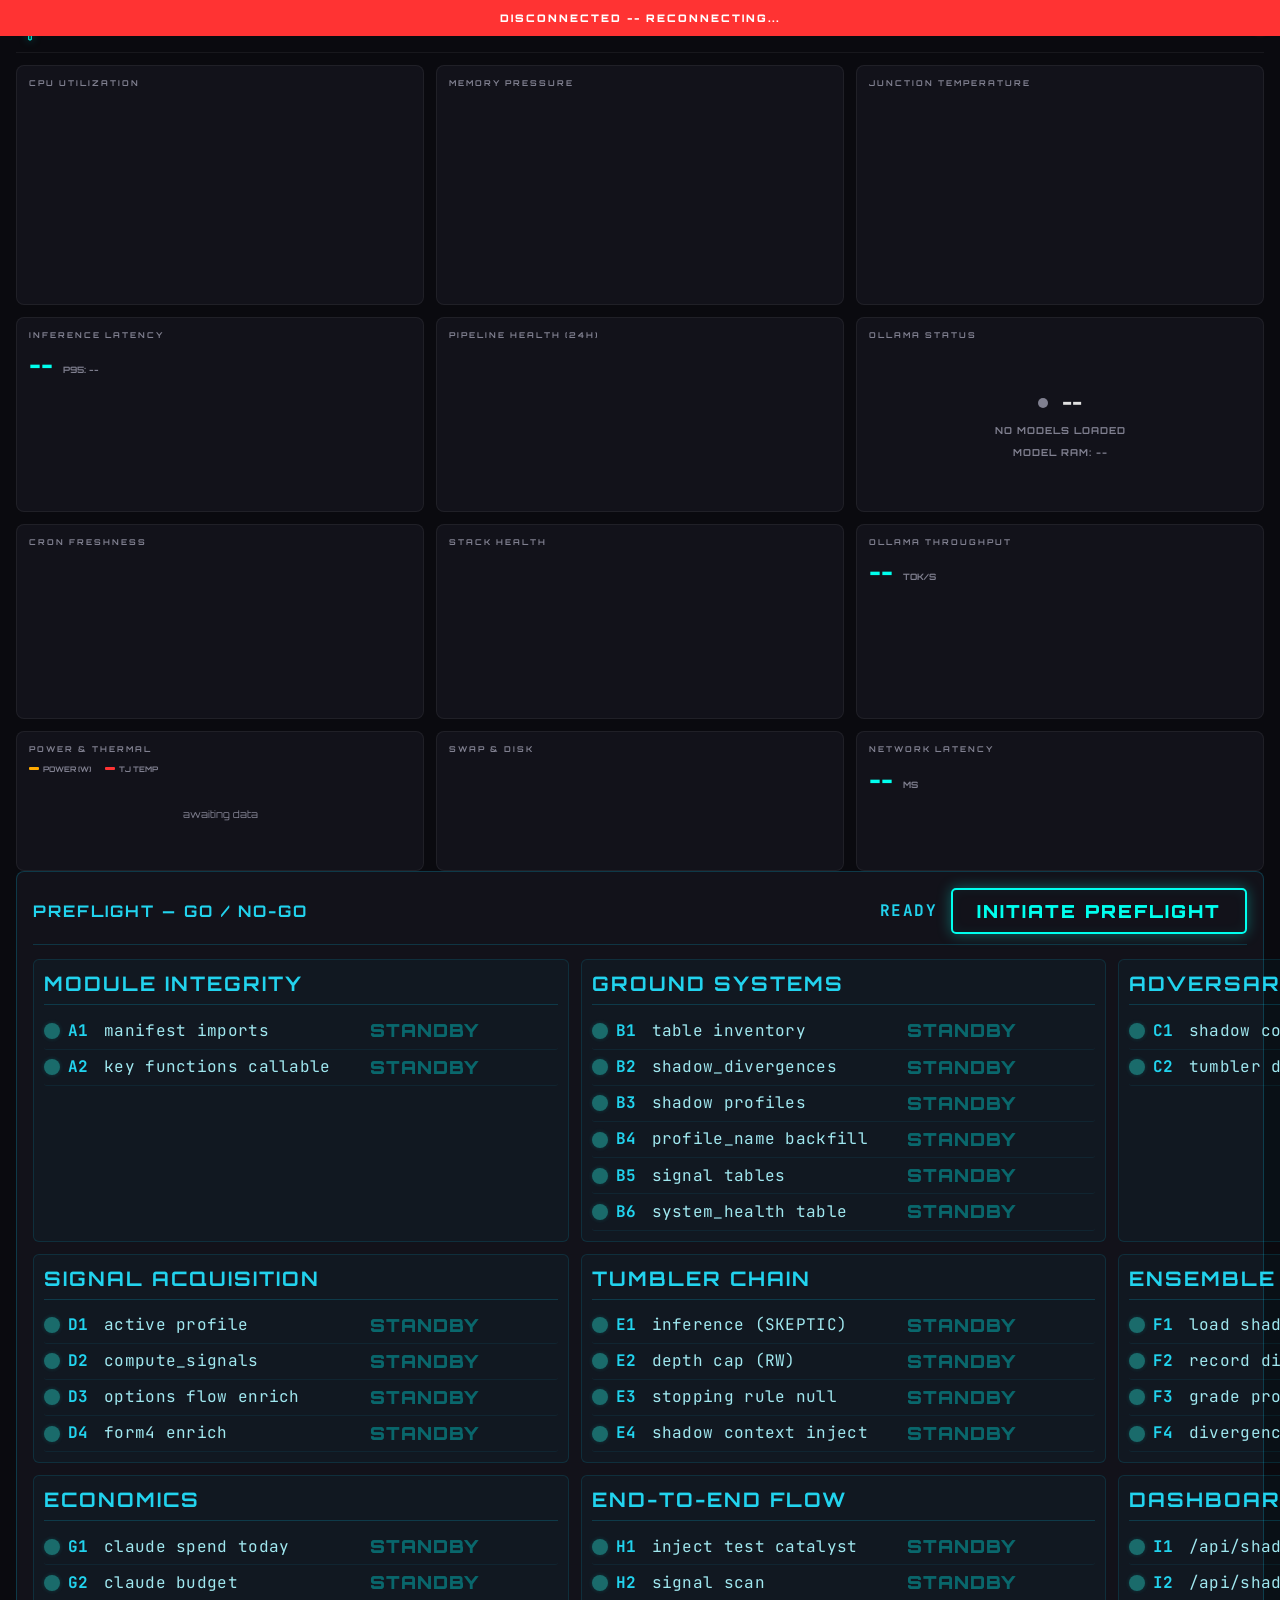
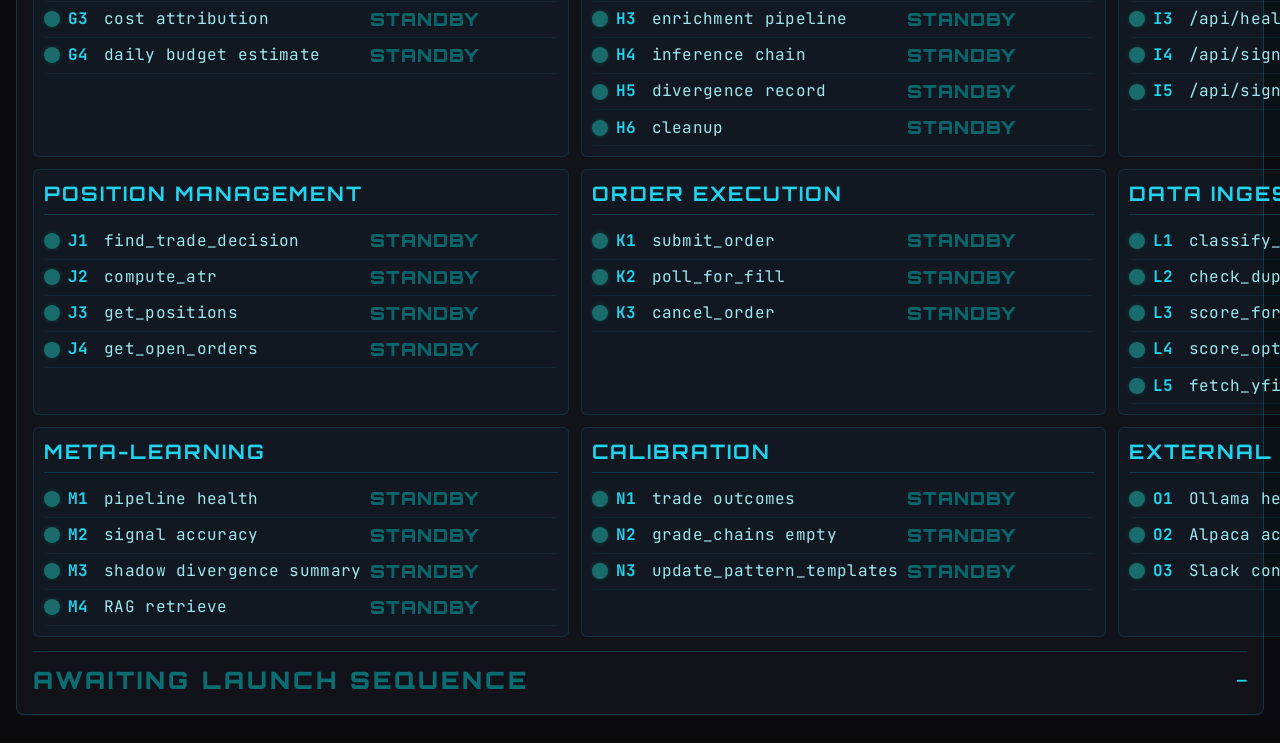
==== systems-console/index.html @ e18bb243 "feat: preflight board — add groups J-O (59 total tests) Extend PREFLIGHT_GROUPS in systems-console.h" ====
<!DOCTYPE html>
<html lang="en">
<head>
<meta charset="UTF-8">
<meta name="viewport" content="width=device-width, initial-scale=1.0">
<title>OpenClaw Systems Console</title>
<link rel="preconnect" href="https://fonts.googleapis.com">
<link href="https://fonts.googleapis.com/css2?family=Orbitron:wght@400;700;900&family=JetBrains+Mono:wght@400;700&display=swap" rel="stylesheet">
<style>
/* ================================================================
   RESET + BASE
   ================================================================ */
*, *::before, *::after { margin: 0; padding: 0; box-sizing: border-box; }

:root {
  --bg:        #0a0a0f;
  --panel-bg:  #12121a;
  --border:    rgba(255,255,255,0.06);
  --cyan:      #00ffee;
  --blue:      #00aaff;
  --green:     #00ff88;
  --amber:     #ffaa00;
  --red:       #ff3333;
  --text:      #e0e0e0;
  --text-dim:  #808090;
}

body {
  font-family: 'Orbitron', sans-serif;
  background: var(--bg);
  color: var(--text);
  text-transform: uppercase;
  font-weight: 700;
  line-height: 1.4;
  -webkit-font-smoothing: antialiased;
  overflow-x: hidden;
  min-width: 768px;
}

/* ================================================================
   LAYOUT
   ================================================================ */
.page-wrapper {
  display: flex;
  flex-direction: column;
  min-height: 100vh;
  padding: 0 16px 16px;
}

/* Alert bar */
.alert-bar {
  position: sticky;
  top: 0;
  z-index: 100;
  height: 0;
  overflow: hidden;
  display: flex;
  align-items: center;
  justify-content: center;
  font-size: 0.7rem;
  letter-spacing: 1px;
  font-weight: 900;
  color: #000;
  transition: height 0.3s ease, background 0.3s ease;
  margin: 0 -16px;
  padding: 0 16px;
}
.alert-bar.visible { height: 40px; }
.alert-bar.warning { background: var(--amber); }
.alert-bar.critical { background: var(--red); color: #fff; }
.alert-bar-text {
  white-space: nowrap;
  overflow: hidden;
  text-overflow: ellipsis;
  max-width: 100%;
}

/* Disconnected banner */
.disconnect-banner {
  position: fixed;
  top: 0; left: 0; right: 0;
  z-index: 200;
  height: 0;
  overflow: hidden;
  display: flex;
  align-items: center;
  justify-content: center;
  background: var(--red);
  color: #fff;
  font-size: 0.65rem;
  letter-spacing: 2px;
  font-weight: 900;
  transition: height 0.3s ease;
}
.disconnect-banner.visible { height: 36px; }

/* Header */
.header {
  display: flex;
  align-items: center;
  justify-content: space-between;
  padding: 14px 0 10px;
  border-bottom: 1px solid var(--border);
  margin-bottom: 12px;
  flex-shrink: 0;
}
.header-left {
  display: flex;
  align-items: center;
  gap: 12px;
}
.header-title {
  font-size: 1.1rem;
  font-weight: 900;
  letter-spacing: 2px;
  background: linear-gradient(135deg, var(--cyan), var(--blue));
  -webkit-background-clip: text;
  -webkit-text-fill-color: transparent;
}
.header-right {
  display: flex;
  align-items: center;
  gap: 16px;
  font-size: 0.55rem;
  color: var(--text-dim);
  letter-spacing: 1px;
}
.header-right .hw-info { opacity: 0.7; }
.header-right .live-dot {
  width: 8px; height: 8px;
  border-radius: 50%;
  background: var(--green);
  box-shadow: 0 0 6px var(--green);
  animation: pulse-dot 2s ease-in-out infinite;
}
@keyframes pulse-dot {
  0%, 100% { opacity: 1; }
  50% { opacity: 0.4; }
}

/* SVG glow filter */
.mjolnir-glow { filter: drop-shadow(0 0 4px rgba(0,255,238,0.5)); }

/* Grid zones */
.primary-zone {
  display: grid;
  grid-template-columns: repeat(3, 1fr);
  gap: 12px;
  margin-bottom: 12px;
}
.secondary-zone {
  display: grid;
  grid-template-columns: repeat(3, 1fr);
  grid-template-rows: repeat(2, 1fr);
  gap: 12px;
  margin-bottom: 12px;
}
.detail-zone {
  display: grid;
  grid-template-columns: repeat(3, 1fr);
  gap: 12px;
}

/* Panels */
.panel {
  background: var(--panel-bg);
  border: 1px solid var(--border);
  border-radius: 8px;
  padding: 12px;
  position: relative;
  overflow: hidden;
  display: flex;
  flex-direction: column;
}
.panel-label {
  font-size: 0.5rem;
  letter-spacing: 2px;
  color: var(--text-dim);
  margin-bottom: 8px;
  flex-shrink: 0;
}
.panel-body {
  flex: 1;
  display: flex;
  align-items: center;
  justify-content: center;
  position: relative;
}
.panel canvas { display: block; }

/* Gauge panels -- taller */
.primary-zone .panel { min-height: 240px; }
.secondary-zone .panel { min-height: 170px; }
.detail-zone .panel { min-height: 140px; }

/* Clickable primary panels */
.panel.clickable { cursor: pointer; }
.panel.clickable:hover { border-color: rgba(0,255,238,0.15); }
.panel.clickable:hover::after {
  content: 'CLICK FOR DETAIL';
  position: absolute;
  bottom: 6px;
  right: 10px;
  font-size: 0.35rem;
  letter-spacing: 1px;
  color: var(--text-dim);
  opacity: 0;
  animation: hint-fade-in 0.3s forwards;
}
@keyframes hint-fade-in { to { opacity: 0.6; } }

/* Status glow on panels */
.panel.status-warning { border-color: rgba(255,170,0,0.3); box-shadow: inset 0 0 20px rgba(255,170,0,0.05); }
.panel.status-critical { border-color: rgba(255,51,51,0.3); box-shadow: inset 0 0 20px rgba(255,51,51,0.05); }

/* Text panels */
.text-readout {
  display: flex;
  flex-direction: column;
  align-items: center;
  justify-content: center;
  gap: 8px;
  width: 100%;
  height: 100%;
}
.text-readout .big-value {
  font-size: 1.6rem;
  font-weight: 900;
  color: var(--cyan);
}
.text-readout .sub-value {
  font-size: 0.6rem;
  color: var(--text-dim);
  letter-spacing: 1px;
}
.text-readout .status-dot {
  display: inline-block;
  width: 10px; height: 10px;
  border-radius: 50%;
  margin-right: 6px;
}

/* Cron table */
.cron-table {
  width: 100%;
  font-size: 0.48rem;
  letter-spacing: 0.5px;
  border-collapse: collapse;
}
.cron-table td {
  padding: 3px 6px;
  border-bottom: 1px solid var(--border);
  vertical-align: middle;
}
.cron-table td:first-child { color: var(--text-dim); }
.cron-table td:last-child { text-align: right; }
.cron-dot {
  display: inline-block;
  width: 7px; height: 7px;
  border-radius: 50%;
  margin-right: 4px;
  vertical-align: middle;
}

/* Stack health grid */
.stack-grid {
  display: grid;
  grid-template-columns: repeat(4, 1fr);
  grid-template-rows: repeat(2, 1fr);
  gap: 6px;
  width: 100%;
  height: 100%;
}
.stack-cell {
  display: flex;
  align-items: center;
  justify-content: center;
  border-radius: 4px;
  font-size: 0.42rem;
  letter-spacing: 0.5px;
  color: var(--text);
  transition: background 0.3s ease;
}
.stack-cell.up { background: rgba(0,255,136,0.15); border: 1px solid rgba(0,255,136,0.3); }
.stack-cell.down { background: rgba(255,51,51,0.15); border: 1px solid rgba(255,51,51,0.3); color: var(--red); }

/* Sparkline + value layout */
.sparkline-panel {
  display: flex;
  flex-direction: column;
  width: 100%;
  height: 100%;
}
.sparkline-values {
  display: flex;
  align-items: baseline;
  gap: 10px;
  margin-bottom: 4px;
}
.sparkline-values .big-value {
  font-size: 1.4rem;
  font-weight: 900;
  color: var(--cyan);
}
.sparkline-values .sub-value {
  font-size: 0.55rem;
  color: var(--text-dim);
}
.sparkline-canvas-wrap {
  flex: 1;
  min-height: 50px;
  position: relative;
}
.sparkline-canvas-wrap canvas {
  position: absolute;
  top: 0; left: 0;
  width: 100% !important;
  height: 100% !important;
}

/* Linear gauge */
.linear-gauges {
  display: flex;
  flex-direction: column;
  gap: 10px;
  width: 100%;
  padding: 4px 0;
}
.linear-gauge-row {
  display: flex;
  align-items: center;
  gap: 8px;
}
.linear-gauge-label {
  font-size: 0.45rem;
  color: var(--text-dim);
  letter-spacing: 1px;
  width: 55px;
  flex-shrink: 0;
}
.linear-gauge-track {
  flex: 1;
  height: 12px;
  background: rgba(255,255,255,0.04);
  border-radius: 6px;
  overflow: hidden;
  position: relative;
}
.linear-gauge-fill {
  height: 100%;
  border-radius: 6px;
  transition: width 0.6s ease, background 0.3s ease;
}
.linear-gauge-value {
  font-size: 0.5rem;
  color: var(--text);
  width: 50px;
  text-align: right;
  flex-shrink: 0;
  font-family: 'JetBrains Mono', monospace;
}

/* Dual sparkline */
.dual-sparkline {
  display: flex;
  flex-direction: column;
  width: 100%;
  height: 100%;
}
.dual-sparkline-legend {
  display: flex;
  gap: 14px;
  margin-bottom: 4px;
}
.dual-sparkline-legend .legend-item {
  display: flex;
  align-items: center;
  gap: 4px;
  font-size: 0.48rem;
  color: var(--text-dim);
}
.legend-swatch {
  width: 10px; height: 3px;
  border-radius: 1px;
}

/* ================================================================
   DRILL-DOWN MODAL
   ================================================================ */
.modal-overlay {
  position: fixed;
  top: 0; left: 0; right: 0; bottom: 0;
  background: rgba(0,0,0,0.85);
  z-index: 500;
  display: flex;
  align-items: center;
  justify-content: center;
  opacity: 0;
  pointer-events: none;
  transition: opacity 0.25s ease;
}
.modal-overlay.visible {
  opacity: 1;
  pointer-events: auto;
}
.modal-content {
  background: var(--panel-bg);
  border: 1px solid rgba(0,255,238,0.2);
  border-radius: 12px;
  padding: 20px 24px;
  min-width: 420px;
  max-width: 640px;
  width: 90vw;
  max-height: 80vh;
  overflow-y: auto;
  transform: scale(0.95);
  transition: transform 0.25s ease;
}
.modal-overlay.visible .modal-content {
  transform: scale(1);
}
.modal-header {
  display: flex;
  align-items: center;
  justify-content: space-between;
  margin-bottom: 16px;
  padding-bottom: 10px;
  border-bottom: 1px solid var(--border);
}
.modal-title {
  font-size: 0.7rem;
  letter-spacing: 2px;
  color: var(--cyan);
}
.modal-close {
  background: none;
  border: 1px solid var(--border);
  border-radius: 4px;
  color: var(--text-dim);
  font-family: 'Orbitron', sans-serif;
  font-size: 0.5rem;
  padding: 4px 10px;
  cursor: pointer;
  letter-spacing: 1px;
  text-transform: uppercase;
}
.modal-close:hover { border-color: var(--cyan); color: var(--cyan); }

.modal-section {
  margin-bottom: 14px;
}
.modal-section-title {
  font-size: 0.45rem;
  letter-spacing: 1.5px;
  color: var(--text-dim);
  margin-bottom: 8px;
}
.modal-bar-row {
  display: flex;
  align-items: center;
  gap: 8px;
  margin-bottom: 6px;
}
.modal-bar-label {
  font-size: 0.42rem;
  letter-spacing: 0.5px;
  color: var(--text-dim);
  width: 60px;
  flex-shrink: 0;
  font-family: 'JetBrains Mono', monospace;
  text-transform: none;
}
.modal-bar-track {
  flex: 1;
  height: 10px;
  background: rgba(255,255,255,0.04);
  border-radius: 5px;
  overflow: hidden;
}
.modal-bar-fill {
  height: 100%;
  border-radius: 5px;
  transition: width 0.4s ease;
}
.modal-bar-value {
  font-size: 0.45rem;
  width: 45px;
  text-align: right;
  font-family: 'JetBrains Mono', monospace;
  text-transform: none;
}

.modal-zone-grid {
  display: grid;
  grid-template-columns: repeat(3, 1fr);
  gap: 8px;
}
.modal-zone-cell {
  background: rgba(255,255,255,0.03);
  border-radius: 6px;
  padding: 8px 10px;
  text-align: center;
}
.modal-zone-name {
  font-size: 0.38rem;
  letter-spacing: 1px;
  color: var(--text-dim);
  margin-bottom: 4px;
}
.modal-zone-value {
  font-size: 0.8rem;
  font-weight: 900;
  font-family: 'JetBrains Mono', monospace;
}

.modal-mem-row {
  display: flex;
  align-items: center;
  justify-content: space-between;
  padding: 5px 0;
  border-bottom: 1px solid var(--border);
  font-size: 0.45rem;
}
.modal-mem-label { color: var(--text-dim); letter-spacing: 1px; }
.modal-mem-value { font-family: 'JetBrains Mono', monospace; text-transform: none; }

/* Responsive */
@media (max-width: 1024px) {
  .primary-zone .panel { min-height: 180px; }
  .secondary-zone .panel { min-height: 140px; }
  .header-title { font-size: 0.9rem; }
}
@media (max-width: 768px) {
  .primary-zone { grid-template-columns: 1fr; }
  .secondary-zone { grid-template-columns: repeat(2, 1fr); }
  .detail-zone { grid-template-columns: 1fr; }
  .modal-content { min-width: unset; }
}

/* ================================================================
   PREFLIGHT PANEL
   ================================================================ */
.preflight-zone {
  margin-bottom: 12px;
}
.preflight-panel {
  background: var(--panel-bg);
  border: 1px solid rgba(0,212,255,0.2);
  border-radius: 8px;
  padding: 16px;
  position: relative;
}
.preflight-panel-header {
  display: flex;
  align-items: center;
  justify-content: space-between;
  margin-bottom: 14px;
  padding-bottom: 10px;
  border-bottom: 1px solid rgba(0,212,255,0.18);
  flex-wrap: wrap;
  gap: 10px;
}
.preflight-panel-label {
  font-size: 16px;
  letter-spacing: 2px;
  color: #22d3ee;
}
.preflight-header-right {
  display: flex;
  align-items: center;
  gap: 14px;
}
.preflight-status-text {
  font-size: 16px;
  letter-spacing: 1.5px;
  color: #22d3ee;
  font-family: 'JetBrains Mono', monospace;
  text-transform: uppercase;
}
.preflight-btn {
  background: transparent;
  border: 2px solid var(--cyan);
  border-radius: 5px;
  color: var(--cyan);
  font-family: 'Orbitron', sans-serif;
  font-size: 18px;
  font-weight: 900;
  letter-spacing: 2px;
  text-transform: uppercase;
  padding: 10px 24px;
  cursor: pointer;
  position: relative;
  transition: box-shadow 0.2s ease, background 0.2s ease;
  box-shadow: 0 0 14px rgba(0,255,238,0.35), inset 0 0 12px rgba(0,255,238,0.06);
}
.preflight-btn:hover:not(:disabled) {
  background: rgba(0,255,238,0.10);
  box-shadow: 0 0 28px rgba(0,255,238,0.6), inset 0 0 18px rgba(0,255,238,0.10);
}
.preflight-btn:disabled {
  opacity: 0.45;
  cursor: default;
  box-shadow: none;
}
@keyframes preflight-btn-pulse {
  0%, 100% { box-shadow: 0 0 14px rgba(0,255,238,0.35), inset 0 0 12px rgba(0,255,238,0.06); }
  50%       { box-shadow: 0 0 32px rgba(0,255,238,0.8), inset 0 0 22px rgba(0,255,238,0.14); }
}
.preflight-btn.running { animation: preflight-btn-pulse 1.6s ease-in-out infinite; }

/* Board layout */
.preflight-board {
  display: grid;
  grid-template-columns: repeat(3, 1fr);
  gap: 12px;
}
@media (max-width: 1100px) { .preflight-board { grid-template-columns: repeat(2, 1fr); } }
@media (max-width: 768px)  { .preflight-board { grid-template-columns: 1fr; } }

.preflight-group {
  background: rgba(0,212,255,0.03);
  border: 1px solid rgba(0,212,255,0.12);
  border-radius: 6px;
  padding: 10px;
}
.preflight-group-name {
  font-size: 20px;
  font-weight: 700;
  letter-spacing: 2px;
  color: #22d3ee;
  margin-bottom: 8px;
  padding-bottom: 6px;
  border-bottom: 1px solid rgba(0,212,255,0.18);
}

/* Individual check rows */
.preflight-row {
  display: flex;
  align-items: center;
  gap: 8px;
  padding: 5px 0;
  border-bottom: 1px solid rgba(0,212,255,0.07);
  cursor: default;
  transition: background 0.15s ease;
  border-radius: 3px;
}
.preflight-row:last-child { border-bottom: none; }
.preflight-row.has-detail { cursor: pointer; }
.preflight-row.has-detail:hover { background: rgba(0,212,255,0.05); }

.preflight-dot {
  width: 16px;
  height: 16px;
  border-radius: 50%;
  flex-shrink: 0;
  background: #1a6b6b;
  transition: background 0.3s ease, box-shadow 0.3s ease;
}
.preflight-dot.standby { background: #1a6b6b; box-shadow: 0 0 4px rgba(0,200,200,0.2); }
.preflight-dot.polling { background: #00d4ff; box-shadow: 0 0 10px #00d4ff; }
.preflight-dot.go      { background: var(--green); box-shadow: 0 0 10px var(--green), 0 0 20px rgba(0,255,136,0.4); }
.preflight-dot.nogo    { background: var(--red);   box-shadow: 0 0 10px var(--red), 0 0 20px rgba(255,51,51,0.4); }
.preflight-dot.scrub   { background: var(--amber); box-shadow: 0 0 8px var(--amber), 0 0 16px rgba(255,170,0,0.3); }

@keyframes dot-poll {
  0%, 100% { opacity: 1; }
  50%      { opacity: 0.25; }
}
.preflight-dot.polling { animation: dot-poll 0.9s ease-in-out infinite; }

.preflight-test-id {
  font-size: 16px;
  font-weight: 700;
  color: #22d3ee;
  font-family: 'JetBrains Mono', monospace;
  width: 28px;
  flex-shrink: 0;
  text-transform: none;
}
.preflight-test-name {
  font-size: 16px;
  color: #a0e8f0;
  letter-spacing: 0.3px;
  flex: 1;
  overflow: hidden;
  text-overflow: ellipsis;
  white-space: nowrap;
  text-transform: none;
  font-family: 'JetBrains Mono', monospace;
  font-weight: 400;
}
.preflight-test-status {
  font-size: 18px;
  font-weight: 900;
  letter-spacing: 1px;
  width: 68px;
  text-align: right;
  flex-shrink: 0;
}
.preflight-test-status.standby { color: rgba(0,200,200,0.45); }
.preflight-test-status.polling { color: #00d4ff; }
.preflight-test-status.go      { color: #00ff88; text-shadow: 0 0 8px rgba(0,255,136,0.6); }
.preflight-test-status.nogo    { color: #ff3366; text-shadow: 0 0 8px rgba(255,51,102,0.6); }
.preflight-test-status.scrub   { color: #ffaa00; text-shadow: 0 0 6px rgba(255,170,0,0.4); }

.preflight-test-val {
  font-size: 16px;
  color: #22d3ee;
  font-family: 'JetBrains Mono', monospace;
  text-transform: none;
  font-weight: 400;
  width: 60px;
  text-align: right;
  flex-shrink: 0;
  overflow: hidden;
  text-overflow: ellipsis;
  white-space: nowrap;
}
.preflight-test-dur {
  font-size: 14px;
  color: rgba(0,212,255,0.55);
  font-family: 'JetBrains Mono', monospace;
  text-transform: none;
  font-weight: 400;
  width: 44px;
  text-align: right;
  flex-shrink: 0;
}

/* Detail expansion panel */
.preflight-error-row {
  display: none;
  background: rgba(0,20,30,0.8);
  border-left: 3px solid rgba(0,212,255,0.3);
  margin: 0 0 4px 28px;
  border-radius: 4px;
  word-break: break-word;
  line-height: 1.5;
}
.preflight-error-row.visible { display: block; }
.preflight-error-row.nogo-border { border-left-color: rgba(255,51,102,0.5); }
.preflight-error-row.scrub-border { border-left-color: rgba(255,170,0,0.4); }

.preflight-detail-grid {
  display: grid;
  grid-template-columns: 100px 1fr;
  gap: 4px 12px;
  padding: 10px 16px;
  font-family: 'JetBrains Mono', monospace;
  font-size: 14px;
  text-transform: none;
  font-weight: 400;
  letter-spacing: 0;
}
.preflight-detail-grid .detail-label {
  color: rgba(0,212,255,0.6);
  font-size: 12px;
  text-transform: uppercase;
  letter-spacing: 1px;
}
.preflight-detail-grid .detail-value {
  color: #a0e8f0;
  font-size: 14px;
  word-break: break-word;
}

/* Summary / verdict bar */
.preflight-summary {
  margin-top: 14px;
  padding-top: 12px;
  border-top: 1px solid rgba(0,212,255,0.18);
  display: flex;
  align-items: center;
  justify-content: space-between;
  flex-wrap: wrap;
  gap: 8px;
}
.preflight-verdict {
  font-size: 24px;
  font-weight: 900;
  letter-spacing: 3px;
}
.preflight-verdict.all-go { color: #00ff88; text-shadow: 0 0 14px rgba(0,255,136,0.6), 0 0 28px rgba(0,255,136,0.3); }
.preflight-verdict.no-go  { color: #ff3366; text-shadow: 0 0 14px rgba(255,51,102,0.6), 0 0 28px rgba(255,51,102,0.3); }
.preflight-verdict.pending { color: rgba(0,200,200,0.5); }
.preflight-tally {
  display: flex;
  gap: 16px;
  font-size: 16px;
  font-family: 'JetBrains Mono', monospace;
  text-transform: none;
  color: #22d3ee;
}
.preflight-tally .tally-go   { color: #00ff88; }
.preflight-tally .tally-nogo { color: #ff3366; }
.preflight-tally .tally-scrub { color: #ffaa00; }
</style>
</head>
<body>

<!-- Disconnect banner -->
<div class="disconnect-banner" id="disconnectBanner">
  <span>DISCONNECTED -- RECONNECTING...</span>
</div>

<div class="page-wrapper">

  <!-- Alert bar -->
  <div class="alert-bar" id="alertBar">
    <span class="alert-bar-text" id="alertText"></span>
  </div>

  <!-- Header -->
  <header class="header">
    <div class="header-left">
      <svg class="mjolnir-glow" width="28" height="28" viewBox="0 0 100 100" fill="none">
        <defs>
          <filter id="mjolnir-glow" x="-50%" y="-50%" width="200%" height="200%">
            <feGaussianBlur stdDeviation="2" result="blur"/>
            <feMerge><feMergeNode in="blur"/><feMergeNode in="SourceGraphic"/></feMerge>
          </filter>
        </defs>
        <path d="M16.60 18.72 L26.20 9.12 Q27.12 8.20 28.42 8.20 L71.58 8.20 Q72.88 8.20 73.80 9.12 L83.40 18.72 Q84.32 19.64 84.32 20.94 L84.32 37.06 Q84.32 38.36 83.40 39.28 L73.80 48.88 Q72.88 49.80 71.58 49.80 L55.98 49.80 Q54.68 49.80 54.68 51.10 L54.68 90.97 Q54.68 92.27 53.38 92.27 L46.62 92.27 Q45.32 92.27 45.32 90.97 L45.32 51.10 Q45.32 49.80 44.02 49.80 L28.42 49.80 Q27.12 49.80 26.20 48.88 L16.60 39.28 Q15.68 38.36 15.68 37.06 L15.68 20.94 Q15.68 19.64 16.60 18.72 Z"
          fill="none" stroke="#00ffee" stroke-width="2.5" stroke-linejoin="round" stroke-linecap="round"
          filter="url(#mjolnir-glow)" />
      </svg>
      <span class="header-title">Systems Console</span>
    </div>
    <div class="header-right">
      <span class="hw-info" id="hwInfo">Loading...</span>
      <div class="live-dot" id="liveDot"></div>
    </div>
  </header>

  <!-- Primary Zone: 3 Radial Gauges -->
  <div class="primary-zone">
    <div class="panel clickable" id="panelCpu" data-drill="cpu">
      <div class="panel-label">CPU Utilization</div>
      <div class="panel-body"><canvas id="gaugeCpu"></canvas></div>
    </div>
    <div class="panel clickable" id="panelMem" data-drill="mem">
      <div class="panel-label">Memory Pressure</div>
      <div class="panel-body"><canvas id="gaugeMem"></canvas></div>
    </div>
    <div class="panel clickable" id="panelTemp" data-drill="temp">
      <div class="panel-label">Junction Temperature</div>
      <div class="panel-body"><canvas id="gaugeTemp"></canvas></div>
    </div>
  </div>

  <!-- Secondary Zone: 3x2 grid -->
  <div class="secondary-zone">
    <div class="panel" id="panelInference">
      <div class="panel-label">Inference Latency</div>
      <div class="panel-body">
        <div class="sparkline-panel">
          <div class="sparkline-values">
            <span class="big-value" id="inferenceP50">--</span>
            <span class="sub-value" id="inferenceP95">p95: --</span>
          </div>
          <div class="sparkline-canvas-wrap"><canvas id="sparkInference"></canvas></div>
        </div>
      </div>
    </div>
    <div class="panel" id="panelPipeline">
      <div class="panel-label">Pipeline Health (24h)</div>
      <div class="panel-body"><canvas id="donutPipeline"></canvas></div>
    </div>
    <div class="panel" id="panelOllama">
      <div class="panel-label">Ollama Status</div>
      <div class="panel-body">
        <div class="text-readout" id="ollamaReadout">
          <div style="display:flex;align-items:center;gap:8px;">
            <span class="status-dot" id="ollamaDot" style="background:#808090;flex-shrink:0;"></span>
            <span id="ollamaState" style="font-size:1.2rem;font-weight:900;">--</span>
          </div>
          <div class="sub-value" id="ollamaModels">No models loaded</div>
          <div class="sub-value" id="ollamaVram">Model RAM: --</div>
        </div>
      </div>
    </div>
    <!-- Row 2 -->
    <div class="panel" id="panelCron">
      <div class="panel-label">Cron Freshness</div>
      <div class="panel-body" style="align-items:flex-start;overflow-y:auto;">
        <table class="cron-table" id="cronTable"><tbody></tbody></table>
      </div>
    </div>
    <div class="panel" id="panelStack">
      <div class="panel-label">Stack Health</div>
      <div class="panel-body">
        <div class="stack-grid" id="stackGrid"></div>
      </div>
    </div>
    <div class="panel" id="panelTokens">
      <div class="panel-label">Ollama Throughput</div>
      <div class="panel-body">
        <div class="sparkline-panel">
          <div class="sparkline-values">
            <span class="big-value" id="tokensValue">--</span>
            <span class="sub-value">tok/s</span>
          </div>
          <div class="sparkline-canvas-wrap"><canvas id="sparkTokens"></canvas></div>
        </div>
      </div>
    </div>
  </div>

  <!-- Detail Zone -->
  <div class="detail-zone">
    <div class="panel" id="panelPower">
      <div class="panel-label">Power &amp; Thermal</div>
      <div class="panel-body">
        <div class="dual-sparkline">
          <div class="dual-sparkline-legend">
            <div class="legend-item"><span class="legend-swatch" style="background:var(--amber)"></span>Power (W)</div>
            <div class="legend-item"><span class="legend-swatch" style="background:var(--red)"></span>TJ Temp</div>
          </div>
          <div class="sparkline-canvas-wrap"><canvas id="sparkPower"></canvas></div>
        </div>
      </div>
    </div>
    <div class="panel" id="panelDisk">
      <div class="panel-label">Swap &amp; Disk</div>
      <div class="panel-body" style="align-items:stretch;">
        <div class="linear-gauges" id="linearGauges"></div>
      </div>
    </div>
    <div class="panel" id="panelNetwork">
      <div class="panel-label">Network Latency</div>
      <div class="panel-body">
        <div class="sparkline-panel">
          <div class="sparkline-values">
            <span class="big-value" id="networkValue">--</span>
            <span class="sub-value">ms</span>
          </div>
          <div class="sparkline-canvas-wrap"><canvas id="sparkNetwork"></canvas></div>
        </div>
      </div>
    </div>
  </div>

  <!-- Preflight Zone -->
  <div class="preflight-zone">
    <div class="preflight-panel">
      <div class="preflight-panel-header">
        <div class="preflight-panel-label">Preflight &mdash; Go / No-Go</div>
        <div class="preflight-header-right">
          <span class="preflight-status-text" id="preflightStatusText">Ready</span>
          <button class="preflight-btn" id="preflightBtn" onclick="initiatePreflightRun()">Initiate Preflight</button>
        </div>
      </div>
      <div class="preflight-board" id="preflightBoard"></div>
      <div class="preflight-summary">
        <div class="preflight-verdict pending" id="preflightVerdict">Awaiting Launch Sequence</div>
        <div class="preflight-tally" id="preflightTally">
          <span>&#8212;</span>
        </div>
      </div>
    </div>
  </div>

</div><!-- /.page-wrapper -->

<!-- Drill-down modal -->
<div class="modal-overlay" id="modalOverlay">
  <div class="modal-content" id="modalContent">
    <div class="modal-header">
      <span class="modal-title" id="modalTitle"></span>
      <button class="modal-close" id="modalClose">ESC</button>
    </div>
    <div id="modalBody"></div>
  </div>
</div>

<script>
/* ================================================================
   SYSTEMS CONSOLE -- OpenClaw Trader
   Canvas 2D rendering, SSE real-time updates, 30fps animations,
   drill-down modals, graceful offline handling.
   ================================================================ */
(function() {
  'use strict';

  // -- Color constants ---------------------------------------------------
  var CYAN     = '#00ffee';
  var BLUE     = '#00aaff';
  var GREEN    = '#00ff88';
  var AMBER    = '#ffaa00';
  var RED      = '#ff3333';
  var TEXT     = '#e0e0e0';
  var TEXT_DIM = '#808090';
  var PANEL_BG = '#12121a';
  var BG       = '#0a0a0f';

  // -- State -------------------------------------------------------------
  var metrics = {};
  var alerts = {};
  var sseConnected = false;
  var eventSource = null;
  var animFrameId = null;
  var isOffline = false;
  var firstCpuIgnoreUntil = 0;
  var serverStartTime = 0;

  // Sparkline data buffers (max 120 points = ~4 min at 2s)
  var SPARK_MAX = 120;
  var sparkData = {
    inference_latency: [],
    ollama_tokens_per_sec: [],
    power_draw: [],
    tj_temp_spark: [],
    network_latency: [],
    cpu_usage: [],
    mem_usage: [],
    gpu_load: []
  };

  // Animated gauge values (spring-based smoothing)
  var gaugeAnimated = {
    cpu: 0, gpu: 0,
    mem: 0, memOllama: 0, memGateway: 0,
    temp: 30,
    pipelineSuccess: 0
  };

  // -- Utility -----------------------------------------------------------
  function lerp(a, b, t) { return a + (b - a) * t; }
  function clamp(v, lo, hi) { return Math.max(lo, Math.min(hi, v)); }

  function statusColor(status) {
    if (status === 'critical') return RED;
    if (status === 'warning') return AMBER;
    return CYAN;
  }

  function formatMs(ms) {
    if (!ms || ms === 0) return '--';
    if (ms >= 1000) return (ms / 1000).toFixed(1) + 's';
    return Math.round(ms) + 'ms';
  }

  function relativeTime(isoString) {
    if (!isoString) return 'never';
    var then = new Date(isoString).getTime();
    var now = Date.now();
    var diff = (now - then) / 1000;
    if (diff < 0) return 'just now';
    if (diff < 60) return Math.round(diff) + 's ago';
    if (diff < 3600) return Math.round(diff / 60) + 'm ago';
    if (diff < 86400) return Math.round(diff / 3600) + 'h ago';
    return Math.round(diff / 86400) + 'd ago';
  }

  function pushSpark(key, value) {
    if (!sparkData[key]) sparkData[key] = [];
    sparkData[key].push(value);
    if (sparkData[key].length > SPARK_MAX) sparkData[key].shift();
  }

  function hexToRgb(hex) {
    var h = hex.replace('#', '');
    return {
      r: parseInt(h.substr(0,2), 16),
      g: parseInt(h.substr(2,2), 16),
      b: parseInt(h.substr(4,2), 16)
    };
  }

  // -- DPR-aware canvas setup -------------------------------------------
  function setupCanvasToParent(canvas) {
    var parent = canvas.parentElement;
    var w = parent.clientWidth;
    var h = parent.clientHeight;
    if (w < 1 || h < 1) { w = 200; h = 80; }
    var dpr = window.devicePixelRatio || 1;
    canvas.width = w * dpr;
    canvas.height = h * dpr;
    canvas.style.width = w + 'px';
    canvas.style.height = h + 'px';
    var ctx = canvas.getContext('2d');
    ctx.scale(dpr, dpr);
    return { ctx: ctx, w: w, h: h };
  }

  // -- Radial Gauge Drawing ---------------------------------------------
  function drawRadialGauge(canvasId, options) {
    var canvas = document.getElementById(canvasId);
    if (!canvas) return;
    var parent = canvas.parentElement;
    var size = Math.min(parent.clientWidth, parent.clientHeight);
    if (size < 60) size = 180;

    var dpr = window.devicePixelRatio || 1;
    canvas.width = size * dpr;
    canvas.height = size * dpr;
    canvas.style.width = size + 'px';
    canvas.style.height = size + 'px';

    var ctx = canvas.getContext('2d');
    ctx.scale(dpr, dpr);

    var cx = size / 2;
    var cy = size / 2;
    var radius = size * 0.38;
    var lineWidth = size * 0.06;
    var startAngle = (225 * Math.PI) / 180;
    var sweepAngle = (270 * Math.PI) / 180;

    // Background arc
    ctx.beginPath();
    ctx.arc(cx, cy, radius, startAngle, startAngle + sweepAngle);
    ctx.strokeStyle = 'rgba(255,255,255,0.04)';
    ctx.lineWidth = lineWidth;
    ctx.lineCap = 'round';
    ctx.stroke();

    // Value arc
    var value = options.value !== undefined ? options.value : 0;
    var min = options.min !== undefined ? options.min : 0;
    var max = options.max !== undefined ? options.max : 100;
    var pct = clamp((value - min) / (max - min), 0, 1);
    var valAngle = startAngle + sweepAngle * pct;

    if (pct > 0.001) {
      ctx.beginPath();
      ctx.arc(cx, cy, radius, startAngle, valAngle);
      ctx.strokeStyle = options.color || CYAN;
      ctx.lineWidth = lineWidth;
      ctx.lineCap = 'round';
      ctx.stroke();

      // Glow
      ctx.save();
      ctx.beginPath();
      ctx.arc(cx, cy, radius, startAngle, valAngle);
      ctx.strokeStyle = options.color || CYAN;
      ctx.lineWidth = lineWidth + 8;
      ctx.lineCap = 'round';
      ctx.globalAlpha = 0.08;
      ctx.stroke();
      ctx.restore();
    }

    // Secondary arc (GPU inside CPU gauge)
    if (options.secondaryValue !== undefined && options.secondaryMax !== undefined) {
      var secRadius = radius - lineWidth - 4;
      var secLineWidth = lineWidth * 0.5;
      var secPct = clamp((options.secondaryValue - min) / (options.secondaryMax - min), 0, 1);
      var secAngle = startAngle + sweepAngle * secPct;

      ctx.beginPath();
      ctx.arc(cx, cy, secRadius, startAngle, startAngle + sweepAngle);
      ctx.strokeStyle = 'rgba(255,255,255,0.03)';
      ctx.lineWidth = secLineWidth;
      ctx.lineCap = 'round';
      ctx.stroke();

      if (secPct > 0.001) {
        ctx.beginPath();
        ctx.arc(cx, cy, secRadius, startAngle, secAngle);
        ctx.strokeStyle = options.secondaryColor || BLUE;
        ctx.lineWidth = secLineWidth;
        ctx.lineCap = 'round';
        ctx.stroke();
      }

      ctx.font = '700 ' + Math.round(size * 0.05) + 'px Orbitron';
      ctx.fillStyle = TEXT_DIM;
      ctx.textAlign = 'center';
      ctx.fillText('GPU ' + Math.round(options.secondaryValue) + '%', cx, cy + radius * 0.65);
    }

    // Segmented arc for memory breakdown
    if (options.segments) {
      var segRadius = radius - lineWidth - 4;
      var segLineWidth = lineWidth * 0.5;
      var segStart = startAngle;
      for (var si = 0; si < options.segments.length; si++) {
        var seg = options.segments[si];
        var segPct = clamp(seg.value / max, 0, 1);
        var segSweep = sweepAngle * segPct;
        if (segPct > 0.001) {
          ctx.beginPath();
          ctx.arc(cx, cy, segRadius, segStart, segStart + segSweep);
          ctx.strokeStyle = seg.color;
          ctx.lineWidth = segLineWidth;
          ctx.lineCap = 'butt';
          ctx.stroke();
        }
        segStart += segSweep;
      }
    }

    // Threshold marker (temperature gauge throttle zone)
    if (options.thresholdValue !== undefined) {
      var threshPct = clamp((options.thresholdValue - min) / (max - min), 0, 1);
      var threshAngle = startAngle + sweepAngle * threshPct;
      var markerLen = lineWidth * 0.8;
      ctx.save();
      ctx.translate(cx, cy);
      ctx.rotate(threshAngle);
      ctx.beginPath();
      ctx.moveTo(radius - markerLen, 0);
      ctx.lineTo(radius + markerLen, 0);
      ctx.strokeStyle = RED;
      ctx.lineWidth = 1.5;
      ctx.globalAlpha = 0.6;
      ctx.stroke();
      ctx.restore();

      ctx.save();
      ctx.font = '700 ' + Math.round(size * 0.04) + 'px Orbitron';
      ctx.fillStyle = RED;
      ctx.globalAlpha = 0.5;
      ctx.textAlign = 'center';
      var labelAngle = threshAngle;
      var labelRadius = radius + lineWidth + 10;
      var tlx = cx + Math.cos(labelAngle) * labelRadius;
      var tly = cy + Math.sin(labelAngle) * labelRadius;
      ctx.fillText('85C', tlx, tly);
      ctx.restore();
    }

    // Center value text
    var displayValue = options.displayValue !== undefined ? options.displayValue : Math.round(value);
    var unit = options.unit || '%';
    ctx.font = '900 ' + Math.round(size * 0.16) + 'px Orbitron';
    ctx.fillStyle = options.color || CYAN;
    ctx.textAlign = 'center';
    ctx.textBaseline = 'middle';
    ctx.fillText(String(displayValue), cx, cy - size * 0.02);

    ctx.font = '700 ' + Math.round(size * 0.06) + 'px Orbitron';
    ctx.fillStyle = TEXT_DIM;
    ctx.fillText(unit, cx, cy + size * 0.12);

    // Annotation (frequency)
    if (options.annotation) {
      ctx.font = '400 ' + Math.round(size * 0.045) + 'px Orbitron';
      ctx.fillStyle = TEXT_DIM;
      ctx.fillText(options.annotation, cx, cy + size * 0.22);
    }
  }

  // -- Donut Chart ------------------------------------------------------
  function drawDonut(canvasId, successPct, total, successes, failures) {
    var canvas = document.getElementById(canvasId);
    if (!canvas) return;
    var parent = canvas.parentElement;
    var size = Math.min(parent.clientWidth, parent.clientHeight);
    if (size < 60) size = 140;

    var dpr = window.devicePixelRatio || 1;
    canvas.width = size * dpr;
    canvas.height = size * dpr;
    canvas.style.width = size + 'px';
    canvas.style.height = size + 'px';

    var ctx = canvas.getContext('2d');
    ctx.scale(dpr, dpr);

    var cx = size / 2;
    var cy = size / 2;
    var radius = size * 0.35;
    var lineWidth = size * 0.08;

    ctx.beginPath();
    ctx.arc(cx, cy, radius, 0, Math.PI * 2);
    ctx.strokeStyle = 'rgba(255,255,255,0.04)';
    ctx.lineWidth = lineWidth;
    ctx.stroke();

    var pct = clamp(successPct / 100, 0, 1);
    var successAngle = pct * Math.PI * 2;

    if (pct > 0.001) {
      ctx.beginPath();
      ctx.arc(cx, cy, radius, -Math.PI / 2, -Math.PI / 2 + successAngle);
      ctx.strokeStyle = GREEN;
      ctx.lineWidth = lineWidth;
      ctx.lineCap = 'butt';
      ctx.stroke();
    }

    if (pct < 0.999 && failures > 0) {
      ctx.beginPath();
      ctx.arc(cx, cy, radius, -Math.PI / 2 + successAngle, -Math.PI / 2 + Math.PI * 2);
      ctx.strokeStyle = RED;
      ctx.lineWidth = lineWidth;
      ctx.lineCap = 'butt';
      ctx.stroke();
    }

    ctx.font = '900 ' + Math.round(size * 0.16) + 'px Orbitron';
    ctx.fillStyle = successPct >= 90 ? GREEN : (successPct >= 75 ? AMBER : RED);
    ctx.textAlign = 'center';
    ctx.textBaseline = 'middle';
    ctx.fillText(Math.round(successPct) + '%', cx, cy - size * 0.02);

    ctx.font = '700 ' + Math.round(size * 0.055) + 'px Orbitron';
    ctx.fillStyle = TEXT_DIM;
    ctx.fillText(successes + '/' + total + ' ok', cx, cy + size * 0.12);
  }

  // -- Sparkline Drawing ------------------------------------------------
  function drawSparkline(canvasId, data, color, options) {
    var canvas = document.getElementById(canvasId);
    if (!canvas) return;
    var info = setupCanvasToParent(canvas);
    var ctx = info.ctx;
    var w = info.w;
    var h = info.h;

    if (!data || data.length < 2) {
      ctx.font = '400 10px Orbitron';
      ctx.fillStyle = TEXT_DIM;
      ctx.textAlign = 'center';
      ctx.fillText('awaiting data', w / 2, h / 2);
      return;
    }

    var opts = options || {};
    var minVal = opts.min !== undefined ? opts.min : Infinity;
    var maxVal = opts.max !== undefined ? opts.max : -Infinity;

    for (var i = 0; i < data.length; i++) {
      if (data[i] < minVal) minVal = data[i];
      if (data[i] > maxVal) maxVal = data[i];
    }
    var range = maxVal - minVal;
    if (range < 1) range = 1;
    minVal -= range * 0.1;
    maxVal += range * 0.1;

    var padX = 2;
    var padY = 4;
    var plotW = w - padX * 2;
    var plotH = h - padY * 2;

    var baseColor = color || CYAN;
    var rgb = hexToRgb(baseColor);

    var fillGrad = ctx.createLinearGradient(0, padY, 0, h);
    fillGrad.addColorStop(0, 'rgba(' + rgb.r + ',' + rgb.g + ',' + rgb.b + ',0.2)');
    fillGrad.addColorStop(1, 'rgba(' + rgb.r + ',' + rgb.g + ',' + rgb.b + ',0.0)');

    // Fill
    ctx.beginPath();
    for (var j = 0; j < data.length; j++) {
      var px = padX + (j / (data.length - 1)) * plotW;
      var py = padY + (1 - (data[j] - minVal) / (maxVal - minVal)) * plotH;
      if (j === 0) ctx.moveTo(px, py);
      else ctx.lineTo(px, py);
    }
    ctx.lineTo(padX + plotW, h);
    ctx.lineTo(padX, h);
    ctx.closePath();
    ctx.fillStyle = fillGrad;
    ctx.fill();

    // Line
    ctx.beginPath();
    for (var k = 0; k < data.length; k++) {
      var lx2 = padX + (k / (data.length - 1)) * plotW;
      var ly2 = padY + (1 - (data[k] - minVal) / (maxVal - minVal)) * plotH;
      if (k === 0) ctx.moveTo(lx2, ly2);
      else ctx.lineTo(lx2, ly2);
    }
    ctx.strokeStyle = baseColor;
    ctx.lineWidth = 1.5;
    ctx.lineJoin = 'round';
    ctx.stroke();

    // Glow
    ctx.save();
    ctx.beginPath();
    for (var m = 0; m < data.length; m++) {
      var gx = padX + (m / (data.length - 1)) * plotW;
      var gy = padY + (1 - (data[m] - minVal) / (maxVal - minVal)) * plotH;
      if (m === 0) ctx.moveTo(gx, gy);
      else ctx.lineTo(gx, gy);
    }
    ctx.strokeStyle = baseColor;
    ctx.lineWidth = 5;
    ctx.lineJoin = 'round';
    ctx.globalAlpha = 0.15;
    ctx.stroke();
    ctx.restore();

    // Latest value dot
    var lastX = padX + plotW;
    var lastY = padY + (1 - (data[data.length - 1] - minVal) / (maxVal - minVal)) * plotH;
    ctx.beginPath();
    ctx.arc(lastX, lastY, 3, 0, Math.PI * 2);
    ctx.fillStyle = baseColor;
    ctx.fill();
  }

  // -- Dual Sparkline ---------------------------------------------------
  function drawDualSparkline(canvasId, data1, data2, color1, color2) {
    var canvas = document.getElementById(canvasId);
    if (!canvas) return;
    var info = setupCanvasToParent(canvas);
    var ctx = info.ctx;
    var w = info.w;
    var h = info.h;

    if ((!data1 || data1.length < 2) && (!data2 || data2.length < 2)) {
      ctx.font = '400 10px Orbitron';
      ctx.fillStyle = TEXT_DIM;
      ctx.textAlign = 'center';
      ctx.fillText('awaiting data', w / 2, h / 2);
      return;
    }

    function drawOneLine(data, color, minV, maxV) {
      if (!data || data.length < 2) return;
      var padX = 2, padY = 4;
      var plotW = w - padX * 2;
      var plotH = h - padY * 2;
      var rng = maxV - minV;
      if (rng < 1) rng = 1;

      ctx.beginPath();
      for (var i = 0; i < data.length; i++) {
        var px = padX + (i / (data.length - 1)) * plotW;
        var py = padY + (1 - (data[i] - minV) / rng) * plotH;
        if (i === 0) ctx.moveTo(px, py);
        else ctx.lineTo(px, py);
      }
      ctx.strokeStyle = color;
      ctx.lineWidth = 1.5;
      ctx.lineJoin = 'round';
      ctx.stroke();
    }

    // Power in watts (convert from mW)
    var powerData = [];
    for (var i = 0; i < (data1 || []).length; i++) {
      powerData.push((data1[i] || 0) / 1000);
    }
    drawOneLine(powerData, color1, 0, 25);
    drawOneLine(data2, color2, 30, 100);
  }

  // -- Panel Update Functions -------------------------------------------

  function updateCpuGauge() {
    var cpu = metrics.cpu_usage;
    if (!cpu) return;

    // Ignore first CPU reading of 0% (needs two samples)
    if (cpu.value === 0 && Date.now() < firstCpuIgnoreUntil) return;

    var gpu = metrics.gpu_load;
    var gpuVal = gpu ? gpu.value : 0;

    gaugeAnimated.cpu = lerp(gaugeAnimated.cpu, cpu.value, 0.12);
    gaugeAnimated.gpu = lerp(gaugeAnimated.gpu, gpuVal, 0.12);

    var color = statusColor(cpu.status);
    drawRadialGauge('gaugeCpu', {
      value: gaugeAnimated.cpu,
      min: 0, max: 100,
      color: color,
      unit: '%',
      secondaryValue: gaugeAnimated.gpu,
      secondaryMax: 100,
      secondaryColor: BLUE,
      annotation: cpu.freq_mhz ? cpu.freq_mhz + ' MHz' : ''
    });

    updatePanelStatus('panelCpu', cpu.status);
  }

  function updateMemGauge() {
    var mem = metrics.mem_usage;
    if (!mem) return;

    gaugeAnimated.mem = lerp(gaugeAnimated.mem, mem.value, 0.12);

    var totalMb = mem.total_mb || 7620;
    var bd = mem.breakdown || {};
    var ollamaMb = bd.ollama_mb || 0;
    var gatewayMb = bd.gateway_mb || 0;

    var ollamaPct = (ollamaMb / totalMb) * 100;
    var gatewayPct = (gatewayMb / totalMb) * 100;

    gaugeAnimated.memOllama = lerp(gaugeAnimated.memOllama, ollamaPct, 0.12);
    gaugeAnimated.memGateway = lerp(gaugeAnimated.memGateway, gatewayPct, 0.12);

    var color = statusColor(mem.status);
    drawRadialGauge('gaugeMem', {
      value: gaugeAnimated.mem,
      min: 0, max: 100,
      color: color,
      unit: '%',
      displayValue: Math.round(gaugeAnimated.mem),
      annotation: Math.round(mem.used_mb || 0) + ' / ' + Math.round(totalMb) + ' MB',
      segments: [
        { value: gaugeAnimated.memOllama, color: CYAN },
        { value: gaugeAnimated.memGateway, color: BLUE },
        { value: 100 - gaugeAnimated.memOllama - gaugeAnimated.memGateway, color: 'rgba(255,255,255,0.03)' }
      ]
    });

    updatePanelStatus('panelMem', mem.status);
  }

  function updateTempGauge() {
    var temp = metrics.tj_temp;
    if (!temp) return;

    gaugeAnimated.temp = lerp(gaugeAnimated.temp, temp.value, 0.12);

    var color;
    if (gaugeAnimated.temp >= 85) color = RED;
    else if (gaugeAnimated.temp >= 75) color = AMBER;
    else if (gaugeAnimated.temp >= 55) color = CYAN;
    else color = BLUE;

    drawRadialGauge('gaugeTemp', {
      value: gaugeAnimated.temp,
      min: 30, max: 100,
      color: color,
      unit: 'C',
      displayValue: gaugeAnimated.temp.toFixed(1),
      thresholdValue: 85,
      annotation: temp.zones && temp.zones.cpu != null ? 'CPU: ' + temp.zones.cpu.toFixed(1) + 'C' : ''
    });

    updatePanelStatus('panelTemp', temp.status);
  }

  function updateInferencePanel() {
    var inf = metrics.inference_latency;
    if (!inf) return;

    var p50El = document.getElementById('inferenceP50');
    var p95El = document.getElementById('inferenceP95');

    if (inf.value === 0 || !inf.sample_count) {
      p50El.textContent = '--';
      p50El.style.color = TEXT_DIM;
      p95El.textContent = 'no recent data';
    } else {
      p50El.textContent = formatMs(inf.p50);
      p50El.style.color = statusColor(inf.status);
      p95El.textContent = 'p95: ' + formatMs(inf.p95);
    }

    drawSparkline('sparkInference', sparkData.inference_latency, statusColor(inf.status));
    updatePanelStatus('panelInference', inf.status);
  }

  function updatePipelinePanel() {
    var pl = metrics.pipeline_health;
    if (!pl) return;

    gaugeAnimated.pipelineSuccess = lerp(gaugeAnimated.pipelineSuccess, pl.value, 0.12);

    drawDonut('donutPipeline',
      gaugeAnimated.pipelineSuccess,
      pl.total || 0,
      pl.successes || 0,
      pl.failures || 0
    );

    updatePanelStatus('panelPipeline', pl.status);
  }

  function updateOllamaPanel() {
    var ol = metrics.ollama_status;
    if (!ol) return;

    var dot = document.getElementById('ollamaDot');
    var stateEl = document.getElementById('ollamaState');
    var modelsEl = document.getElementById('ollamaModels');
    var vramEl = document.getElementById('ollamaVram');

    var stateStr = (ol.value || 'unknown').toUpperCase();
    stateEl.textContent = stateStr;

    var stateColors = {
      IDLE: CYAN, LOADED: GREEN, INFERRING: AMBER, DOWN: RED
    };
    var dotColor = stateColors[stateStr] || TEXT_DIM;
    dot.style.background = dotColor;
    dot.style.boxShadow = '0 0 6px ' + dotColor;
    stateEl.style.color = dotColor;

    var modelsList = ol.models_loaded || [];
    modelsEl.textContent = modelsList.length > 0 ? modelsList.join(', ') : 'no models loaded';

    // Use "Model RAM" not "VRAM" per spec (Jetson unified memory)
    vramEl.textContent = 'Model RAM: ' + (ol.vram_mb || 0) + ' MB';

    updatePanelStatus('panelOllama', ol.status);
  }

  function updateCronPanel() {
    var cr = metrics.cron_health;
    if (!cr || !cr.pipelines) return;

    var tbody = document.querySelector('#cronTable tbody');
    tbody.innerHTML = '';

    var pipelines = cr.pipelines;
    var keys = Object.keys(pipelines);
    keys.sort();

    for (var i = 0; i < keys.length; i++) {
      var name = keys[i];
      var p = pipelines[name];
      var tr = document.createElement('tr');

      var tdName = document.createElement('td');
      tdName.textContent = name.replace(/_/g, ' ');
      tr.appendChild(tdName);

      var tdTime = document.createElement('td');
      var stale = p.stale;
      var dotSpan = document.createElement('span');
      dotSpan.className = 'cron-dot';
      dotSpan.style.background = stale ? RED : GREEN;
      dotSpan.style.boxShadow = '0 0 4px ' + (stale ? RED : GREEN);
      tdTime.appendChild(dotSpan);

      var timeSpan = document.createElement('span');
      timeSpan.style.color = stale ? RED : TEXT;
      timeSpan.textContent = relativeTime(p.last_run);
      tdTime.appendChild(timeSpan);
      tr.appendChild(tdTime);

      tbody.appendChild(tr);
    }

    updatePanelStatus('panelCron', cr.status);
  }

  function updateStackPanel() {
    var st = metrics.stack_health;
    if (!st || !st.services) return;

    var grid = document.getElementById('stackGrid');
    grid.innerHTML = '';

    var services = st.services;
    var serviceOrder = ['supabase', 'alpaca', 'ollama', 'finnhub', 'sentry', 'pgvector', 'tumbler', 'claude'];

    for (var i = 0; i < serviceOrder.length; i++) {
      var name = serviceOrder[i];
      var up = services[name];
      var cell = document.createElement('div');
      cell.className = 'stack-cell ' + (up ? 'up' : 'down');
      cell.textContent = name;
      grid.appendChild(cell);
    }

    updatePanelStatus('panelStack', st.status);
  }

  function updateTokensPanel() {
    var tok = metrics.ollama_tokens_per_sec;
    if (!tok) return;

    var valEl = document.getElementById('tokensValue');
    var ollamaIdle = metrics.ollama_status && metrics.ollama_status.value === 'idle';
    if (tok.value === 0) {
      valEl.textContent = ollamaIdle ? 'IDLE' : '--';
      valEl.style.color = TEXT_DIM;
    } else {
      valEl.textContent = tok.value.toFixed(1);
      valEl.style.color = statusColor(tok.status);
    }

    var effectiveStatus = (tok.value === 0 && ollamaIdle) ? 'normal' : tok.status;
    drawSparkline('sparkTokens', sparkData.ollama_tokens_per_sec, statusColor(effectiveStatus));
    updatePanelStatus('panelTokens', effectiveStatus);
  }

  function updatePowerPanel() {
    drawDualSparkline('sparkPower',
      sparkData.power_draw,
      sparkData.tj_temp_spark,
      AMBER, RED
    );
  }

  function updateDiskPanel() {
    var swap = metrics.swap_usage;
    var disk = metrics.disk_root_usage;

    var container = document.getElementById('linearGauges');
    container.innerHTML = '';

    if (swap) {
      var swapPct = swap.total_mb > 0 ? (swap.value / swap.total_mb) * 100 : 0;
      appendLinearGauge(container, 'SWAP', swapPct, swap.value + ' / ' + swap.total_mb + ' MB', swap.status);
    }

    if (disk) {
      var diskVal = disk.used_gb !== undefined ? (disk.used_gb + ' / ' + disk.total_gb + ' GB') : (disk.value + '%');
      appendLinearGauge(container, 'ROOT', disk.value, diskVal, disk.status);
    }
  }

  function appendLinearGauge(container, label, pct, valueText, status) {
    var row = document.createElement('div');
    row.className = 'linear-gauge-row';

    var labelEl = document.createElement('div');
    labelEl.className = 'linear-gauge-label';
    labelEl.textContent = label;
    row.appendChild(labelEl);

    var track = document.createElement('div');
    track.className = 'linear-gauge-track';
    var fill = document.createElement('div');
    fill.className = 'linear-gauge-fill';
    fill.style.width = clamp(pct, 0, 100) + '%';
    fill.style.background = statusColor(status || 'normal');
    track.appendChild(fill);
    row.appendChild(track);

    var val = document.createElement('div');
    val.className = 'linear-gauge-value';
    val.textContent = valueText;
    val.style.color = statusColor(status || 'normal');
    row.appendChild(val);

    container.appendChild(row);
  }

  function updateNetworkPanel() {
    var net = metrics.network_latency;
    if (!net) return;

    var valEl = document.getElementById('networkValue');
    if (net.value >= 9999) {
      valEl.textContent = '--';
      valEl.style.color = TEXT_DIM;
    } else {
      valEl.textContent = Math.round(net.value);
      valEl.style.color = statusColor(net.status);
    }

    drawSparkline('sparkNetwork', sparkData.network_latency, statusColor(net.status));
    updatePanelStatus('panelNetwork', net.status);
  }

  function updatePanelStatus(panelId, status) {
    var panel = document.getElementById(panelId);
    if (!panel) return;
    panel.classList.remove('status-warning', 'status-critical');
    if (status === 'warning') panel.classList.add('status-warning');
    else if (status === 'critical') panel.classList.add('status-critical');
  }

  // -- Alert Bar --------------------------------------------------------
  function updateAlertBar() {
    var bar = document.getElementById('alertBar');
    var text = document.getElementById('alertText');
    var activeAlerts = [];
    var worstStatus = 'normal';

    var ollamaIdle = metrics.ollama_status && metrics.ollama_status.value === 'idle';
    var metricKeys = Object.keys(metrics);
    for (var i = 0; i < metricKeys.length; i++) {
      var key = metricKeys[i];
      var m = metrics[key];
      if (!m || !m.status || m.status === 'normal') continue;
      // Suppress tok/s alert when Ollama is idle
      if (key === 'ollama_tokens_per_sec' && m.value === 0 && ollamaIdle) continue;
      activeAlerts.push(key);
      if (m.status === 'critical') worstStatus = 'critical';
      else if (m.status === 'warning' && worstStatus !== 'critical') worstStatus = 'warning';
    }

    if (activeAlerts.length === 0) {
      bar.classList.remove('visible', 'warning', 'critical');
      return;
    }

    var alertLabels = {
      cpu_usage: 'CPU', mem_usage: 'MEMORY', gpu_load: 'GPU',
      tj_temp: 'TEMP', inference_latency: 'INFERENCE',
      ollama_tokens_per_sec: 'OLLAMA THROUGHPUT',
      pipeline_health: 'PIPELINE', cron_health: 'CRON',
      swap_usage: 'SWAP', disk_root_usage: 'DISK',
      power_draw: 'POWER', stack_health: 'STACK',
      network_latency: 'NETWORK', ollama_status: 'OLLAMA'
    };
    var alertUnits = {
      cpu_usage: '%', mem_usage: '%', gpu_load: '%',
      tj_temp: 'C', inference_latency: 'ms',
      ollama_tokens_per_sec: ' tok/s', pipeline_health: '%',
      cron_health: ' fresh', swap_usage: ' MB', disk_root_usage: '%',
      power_draw: ' mW', stack_health: '/8 up',
      network_latency: 'ms'
    };
    var messages = [];
    for (var j = 0; j < activeAlerts.length; j++) {
      var aKey = activeAlerts[j];
      var met = metrics[aKey];
      var label = alertLabels[aKey] || aKey.replace(/_/g, ' ').toUpperCase();
      var val = met.value;
      var unit = alertUnits[aKey] || '';
      messages.push(label + ' ' + val + unit);
    }

    text.textContent = messages.join('  //  ');
    bar.classList.add('visible');
    bar.classList.remove('warning', 'critical');
    bar.classList.add(worstStatus);
  }

  // -- Drill-down Modal -------------------------------------------------
  var modalOpen = false;
  var currentDrill = null;

  function openModal(type) {
    var overlay = document.getElementById('modalOverlay');
    var title = document.getElementById('modalTitle');
    var body = document.getElementById('modalBody');

    currentDrill = type;
    modalOpen = true;

    if (type === 'cpu') {
      title.textContent = 'CPU Detail';
      renderCpuDrilldown(body);
    } else if (type === 'mem') {
      title.textContent = 'Memory Breakdown';
      renderMemDrilldown(body);
    } else if (type === 'temp') {
      title.textContent = 'Thermal Zones';
      renderTempDrilldown(body);
    }

    overlay.classList.add('visible');
  }

  function closeModal() {
    var overlay = document.getElementById('modalOverlay');
    overlay.classList.remove('visible');
    modalOpen = false;
    currentDrill = null;
  }

  function renderCpuDrilldown(body) {
    var cpu = metrics.cpu_usage;
    if (!cpu) {
      body.innerHTML = '<p style="color:' + TEXT_DIM + ';font-size:0.5rem;">No CPU data available</p>';
      return;
    }

    var html = '';

    // Per-core bars
    html += '<div class="modal-section">';
    html += '<div class="modal-section-title">Per-Core Utilization</div>';
    var cores = cpu.per_core || [];
    for (var i = 0; i < cores.length; i++) {
      var coreVal = cores[i];
      var coreColor = coreVal >= 90 ? RED : (coreVal >= 75 ? AMBER : CYAN);
      html += '<div class="modal-bar-row">';
      html += '<div class="modal-bar-label">Core ' + i + '</div>';
      html += '<div class="modal-bar-track"><div class="modal-bar-fill" style="width:' + clamp(coreVal, 0, 100) + '%;background:' + coreColor + '"></div></div>';
      html += '<div class="modal-bar-value" style="color:' + coreColor + '">' + coreVal.toFixed(1) + '%</div>';
      html += '</div>';
    }
    html += '</div>';

    // GPU detail
    var gpu = metrics.gpu_load;
    if (gpu) {
      html += '<div class="modal-section">';
      html += '<div class="modal-section-title">GPU</div>';
      var gpuColor = statusColor(gpu.status);
      html += '<div class="modal-bar-row">';
      html += '<div class="modal-bar-label">Load</div>';
      html += '<div class="modal-bar-track"><div class="modal-bar-fill" style="width:' + clamp(gpu.value, 0, 100) + '%;background:' + gpuColor + '"></div></div>';
      html += '<div class="modal-bar-value" style="color:' + gpuColor + '">' + gpu.value.toFixed(1) + '%</div>';
      html += '</div>';
      html += '<div class="modal-bar-row">';
      html += '<div class="modal-bar-label">Freq</div>';
      html += '<div class="modal-bar-track"><div class="modal-bar-fill" style="width:' + clamp((gpu.freq_mhz || 0) / 1020 * 100, 0, 100) + '%;background:' + BLUE + '"></div></div>';
      html += '<div class="modal-bar-value" style="color:' + BLUE + '">' + (gpu.freq_mhz || 0) + ' MHz</div>';
      html += '</div>';
      html += '</div>';
    }

    // Frequency
    html += '<div class="modal-section">';
    html += '<div class="modal-section-title">CPU Frequency</div>';
    html += '<div class="modal-bar-row">';
    html += '<div class="modal-bar-label">Freq</div>';
    html += '<div class="modal-bar-track"><div class="modal-bar-fill" style="width:' + clamp((cpu.freq_mhz || 0) / 1728 * 100, 0, 100) + '%;background:' + CYAN + '"></div></div>';
    html += '<div class="modal-bar-value" style="color:' + CYAN + '">' + (cpu.freq_mhz || 0) + ' / 1728 MHz</div>';
    html += '</div>';
    html += '</div>';

    body.innerHTML = html;
  }

  function renderMemDrilldown(body) {
    var mem = metrics.mem_usage;
    if (!mem) {
      body.innerHTML = '<p style="color:' + TEXT_DIM + ';font-size:0.5rem;">No memory data available</p>';
      return;
    }

    var totalMb = mem.total_mb || 7620;
    var usedMb = mem.used_mb || 0;
    var availMb = mem.available_mb || 0;
    var bd = mem.breakdown || {};

    var html = '';

    // Summary
    html += '<div class="modal-section">';
    html += '<div class="modal-section-title">Memory Summary</div>';
    html += '<div class="modal-mem-row"><span class="modal-mem-label">Total</span><span class="modal-mem-value">' + totalMb + ' MB</span></div>';
    html += '<div class="modal-mem-row"><span class="modal-mem-label">Used</span><span class="modal-mem-value" style="color:' + statusColor(mem.status) + '">' + usedMb + ' MB (' + mem.value.toFixed(1) + '%)</span></div>';
    html += '<div class="modal-mem-row"><span class="modal-mem-label">Available</span><span class="modal-mem-value" style="color:' + GREEN + '">' + availMb + ' MB</span></div>';
    html += '</div>';

    // Breakdown
    html += '<div class="modal-section">';
    html += '<div class="modal-section-title">Process Breakdown</div>';

    var processes = [
      { name: 'Ollama', value: bd.ollama_mb || 0, color: CYAN },
      { name: 'Gateway', value: bd.gateway_mb || 0, color: BLUE },
      { name: 'OpenClaw', value: bd.openclaw_mb || 0, color: GREEN }
    ];

    for (var i = 0; i < processes.length; i++) {
      var proc = processes[i];
      var procPct = (proc.value / totalMb) * 100;
      html += '<div class="modal-bar-row">';
      html += '<div class="modal-bar-label">' + proc.name + '</div>';
      html += '<div class="modal-bar-track"><div class="modal-bar-fill" style="width:' + clamp(procPct, 0, 100) + '%;background:' + proc.color + '"></div></div>';
      html += '<div class="modal-bar-value" style="color:' + proc.color + '">' + Math.round(proc.value) + ' MB</div>';
      html += '</div>';
    }
    html += '</div>';

    // Swap
    var swap = metrics.swap_usage;
    if (swap) {
      html += '<div class="modal-section">';
      html += '<div class="modal-section-title">Swap (zRAM)</div>';
      var swapPct = swap.total_mb > 0 ? (swap.value / swap.total_mb) * 100 : 0;
      html += '<div class="modal-bar-row">';
      html += '<div class="modal-bar-label">Swap</div>';
      html += '<div class="modal-bar-track"><div class="modal-bar-fill" style="width:' + clamp(swapPct, 0, 100) + '%;background:' + statusColor(swap.status) + '"></div></div>';
      html += '<div class="modal-bar-value" style="color:' + statusColor(swap.status) + '">' + swap.value + ' / ' + swap.total_mb + ' MB</div>';
      html += '</div>';
      html += '</div>';
    }

    body.innerHTML = html;
  }

  function renderTempDrilldown(body) {
    var temp = metrics.tj_temp;
    if (!temp) {
      body.innerHTML = '<p style="color:' + TEXT_DIM + ';font-size:0.5rem;">No temperature data available</p>';
      return;
    }

    var zones = temp.zones || {};
    var zoneNames = ['tj', 'cpu', 'gpu', 'soc0', 'soc1', 'soc2', 'cv0', 'cv1', 'cv2'];
    var zoneLabels = {
      tj: 'Junction (TJ)', cpu: 'CPU', gpu: 'GPU',
      soc0: 'SoC 0', soc1: 'SoC 1', soc2: 'SoC 2',
      cv0: 'CV 0', cv1: 'CV 1', cv2: 'CV 2'
    };

    var html = '';
    html += '<div class="modal-section">';
    html += '<div class="modal-section-title">All Thermal Zones</div>';
    html += '<div class="modal-zone-grid">';

    for (var i = 0; i < zoneNames.length; i++) {
      var zName = zoneNames[i];
      var zVal = zones[zName];
      var displayVal = zVal != null ? zVal.toFixed(1) + 'C' : '--';
      var zColor = TEXT_DIM;

      if (zVal != null) {
        if (zVal >= 85) zColor = RED;
        else if (zVal >= 75) zColor = AMBER;
        else if (zVal >= 55) zColor = CYAN;
        else zColor = BLUE;
      }

      html += '<div class="modal-zone-cell">';
      html += '<div class="modal-zone-name">' + (zoneLabels[zName] || zName) + '</div>';
      html += '<div class="modal-zone-value" style="color:' + zColor + '">' + displayVal + '</div>';
      html += '</div>';
    }

    html += '</div>';
    html += '</div>';

    // Power correlation
    var power = metrics.power_draw;
    if (power) {
      html += '<div class="modal-section">';
      html += '<div class="modal-section-title">Power Rails</div>';

      var rails = power.rails || {};
      var railList = [
        { name: 'VDD_IN (Total)', value: rails.vdd_in || power.value, max: 25000, color: AMBER },
        { name: 'CPU/GPU/CV', value: rails.vdd_cpu_gpu_cv || 0, max: 15000, color: CYAN },
        { name: 'SoC', value: rails.vdd_soc || 0, max: 5000, color: BLUE }
      ];

      for (var j = 0; j < railList.length; j++) {
        var rail = railList[j];
        var railPct = (rail.value / rail.max) * 100;
        html += '<div class="modal-bar-row">';
        html += '<div class="modal-bar-label" style="width:80px">' + rail.name + '</div>';
        html += '<div class="modal-bar-track"><div class="modal-bar-fill" style="width:' + clamp(railPct, 0, 100) + '%;background:' + rail.color + '"></div></div>';
        html += '<div class="modal-bar-value" style="color:' + rail.color + '">' + (rail.value / 1000).toFixed(1) + ' W</div>';
        html += '</div>';
      }
      html += '</div>';
    }

    // Throttle warning
    if (temp.value >= 80) {
      html += '<div class="modal-section" style="padding:10px;background:rgba(255,51,51,0.1);border-radius:6px;border:1px solid rgba(255,51,51,0.3);">';
      html += '<div style="font-size:0.5rem;color:' + RED + ';letter-spacing:1px;">THERMAL THROTTLE ZONE APPROACHING</div>';
      html += '<div style="font-size:0.4rem;color:' + TEXT_DIM + ';margin-top:4px;letter-spacing:0.5px;">Clock speeds will reduce above 85C. Current headroom: ' + (85 - temp.value).toFixed(1) + 'C</div>';
      html += '</div>';
    }

    body.innerHTML = html;
  }

  function updateDrilldown() {
    if (!modalOpen || !currentDrill) return;
    var body = document.getElementById('modalBody');
    if (currentDrill === 'cpu') renderCpuDrilldown(body);
    else if (currentDrill === 'mem') renderMemDrilldown(body);
    else if (currentDrill === 'temp') renderTempDrilldown(body);
  }

  // Click handlers for drill-down
  document.addEventListener('click', function(e) {
    var panel = e.target.closest('.panel[data-drill]');
    if (panel) {
      openModal(panel.getAttribute('data-drill'));
      return;
    }

    // Close modal on overlay click
    if (e.target.id === 'modalOverlay') {
      closeModal();
    }
  });

  document.getElementById('modalClose').addEventListener('click', closeModal);

  document.addEventListener('keydown', function(e) {
    if (e.key === 'Escape' && modalOpen) closeModal();
  });

  // -- Master render loop -----------------------------------------------
  var lastRender = -100;
  var renderInterval = 1000 / 30; // 30fps for gauge animations -- saves CPU
  var drilldownCounter = 0;

  function render(now) {
    animFrameId = requestAnimationFrame(render);

    if (now - lastRender < renderInterval) return;
    lastRender = now;

    updateCpuGauge();
    updateMemGauge();
    updateTempGauge();
    updateInferencePanel();
    updatePipelinePanel();
    updateOllamaPanel();
    updateCronPanel();
    updateStackPanel();
    updateTokensPanel();
    updatePowerPanel();
    updateDiskPanel();
    updateNetworkPanel();
    updateAlertBar();

    // Update drill-down at lower rate (every 5th frame = ~6fps)
    drilldownCounter++;
    if (drilldownCounter >= 5) {
      drilldownCounter = 0;
      updateDrilldown();
    }
  }

  // -- Data fetching ----------------------------------------------------

  function applyMetrics(data) {
    if (!data) return;
    var keys = Object.keys(data);
    for (var i = 0; i < keys.length; i++) {
      var key = keys[i];
      metrics[key] = data[key];

      var val = data[key].value;
      if (key === 'inference_latency' && val > 0) pushSpark('inference_latency', val);
      if (key === 'ollama_tokens_per_sec' && val > 0) pushSpark('ollama_tokens_per_sec', val);
      if (key === 'power_draw') pushSpark('power_draw', val);
      if (key === 'tj_temp') pushSpark('tj_temp_spark', val);
      if (key === 'network_latency' && val < 9999) pushSpark('network_latency', val);
      if (key === 'cpu_usage') pushSpark('cpu_usage', val);
      if (key === 'mem_usage') pushSpark('mem_usage', val);
      if (key === 'gpu_load') pushSpark('gpu_load', val);
    }
  }

  function fetchInitialData() {
    // Mark first CPU reading ignore window (3 seconds)
    firstCpuIgnoreUntil = Date.now() + 3000;
    serverStartTime = Date.now();

    // Fetch system info
    fetch('/api/system/info', {credentials: 'include'})
      .then(function(r) {
        if (!r.ok) throw new Error('HTTP ' + r.status);
        return r.json();
      })
      .then(function(info) {
        var hw = info.hardware || {};
        var infoText = (info.hostname || 'ridley').toUpperCase() +
          '  //  ' + (hw.cpu || '6x ARM') +
          '  //  ' + (hw.power_mode || 'MAXN');
        document.getElementById('hwInfo').textContent = infoText;
      })
      .catch(function(err) {
        console.warn('Failed to fetch system info:', err);
        document.getElementById('hwInfo').textContent = 'RIDLEY  //  OFFLINE';
      });

    // Fetch current metrics
    fetch('/api/system/metrics', {credentials: 'include'})
      .then(function(r) {
        if (!r.ok) throw new Error('HTTP ' + r.status);
        return r.json();
      })
      .then(function(data) {
        if (data && data.metrics) {
          isOffline = false;
          applyMetrics(data.metrics);
        }
      })
      .catch(function(err) {
        console.warn('Failed to fetch metrics:', err);
        isOffline = true;
        showOfflineState();
      });

    // Fetch sparkline history for key metrics
    var historyMetrics = [
      'cpu_usage', 'mem_usage', 'gpu_load', 'tj_temp',
      'inference_latency', 'ollama_tokens_per_sec',
      'power_draw', 'network_latency'
    ];

    for (var i = 0; i < historyMetrics.length; i++) {
      (function(metricName) {
        fetch('/api/system/metrics/' + metricName + '/history?window=300', {credentials: 'include'})
          .then(function(r) {
            if (!r.ok) throw new Error('HTTP ' + r.status);
            return r.json();
          })
          .then(function(data) {
            if (data && data.datapoints && data.datapoints.length > 0) {
              var sparkKey = metricName;
              if (metricName === 'tj_temp') sparkKey = 'tj_temp_spark';
              var skipZero = (metricName === 'inference_latency' || metricName === 'ollama_tokens_per_sec');
              sparkData[sparkKey] = [];
              for (var j = 0; j < data.datapoints.length; j++) {
                var v = data.datapoints[j].value;
                if (skipZero && v === 0) continue;
                if (sparkData[sparkKey].length < SPARK_MAX) {
                  sparkData[sparkKey].push(v);
                }
              }
            }
          })
          .catch(function() {});
      })(historyMetrics[i]);
    }
  }

  function showOfflineState() {
    document.getElementById('disconnectBanner').classList.add('visible');
    document.getElementById('liveDot').style.background = RED;
    document.getElementById('liveDot').style.boxShadow = '0 0 6px ' + RED;
  }

  // -- SSE Connection ---------------------------------------------------
  var reconnectTimer = null;
  var pollTimer = null;
  var sseFailCount = 0;

  function connectSSE() {
    // After 3 failed SSE attempts, give up and poll instead
    if (sseFailCount >= 3) {
      startPolling();
      return;
    }

    if (eventSource) {
      eventSource.close();
      eventSource = null;
    }

    try {
      eventSource = new EventSource('/api/system/stream', {withCredentials: true});
    } catch (e) {
      startPolling();
      return;
    }

    eventSource.addEventListener('metrics', function(e) {
      try {
        var data = JSON.parse(e.data);
        if (data && data.updates) {
          applyMetrics(data.updates);
        }
      } catch (err) {
        console.warn('SSE parse error:', err);
      }
    });

    eventSource.addEventListener('alert', function(e) {
      try {
        var data = JSON.parse(e.data);
        if (data && data.metric) {
          alerts[data.metric] = {
            status: data.status,
            message: data.message,
            time: Date.now()
          };
        }
      } catch (err) {}
    });

    eventSource.onopen = function() {
      sseConnected = true;
      sseFailCount = 0;
      isOffline = false;
      document.getElementById('disconnectBanner').classList.remove('visible');
      document.getElementById('liveDot').style.background = GREEN;
      document.getElementById('liveDot').style.boxShadow = '0 0 6px ' + GREEN;

      // Stop polling if it was running as fallback
      if (pollTimer) {
        clearInterval(pollTimer);
        pollTimer = null;
      }

      // Re-sync state on reconnect
      fetch('/api/system/metrics', {credentials: 'include'})
        .then(function(r) {
          if (!r.ok) throw new Error('HTTP ' + r.status);
          return r.json();
        })
        .then(function(data) {
          if (data && data.metrics) applyMetrics(data.metrics);
        })
        .catch(function() {});
    };

    eventSource.onerror = function() {
      sseConnected = false;
      sseFailCount++;
      document.getElementById('disconnectBanner').classList.add('visible');
      document.getElementById('liveDot').style.background = RED;
      document.getElementById('liveDot').style.boxShadow = '0 0 6px ' + RED;

      if (sseFailCount >= 3) {
        eventSource.close();
        eventSource = null;
        startPolling();
        return;
      }

      if (eventSource.readyState === EventSource.CLOSED) {
        clearTimeout(reconnectTimer);
        reconnectTimer = setTimeout(function() {
          connectSSE();
        }, 5000);
      }
    };
  }

  // Polling fallback if SSE fails entirely
  function startPolling() {
    if (pollTimer) return;
    pollTimer = setInterval(function() {
      fetch('/api/system/metrics', {credentials: 'include'})
        .then(function(r) {
          if (!r.ok) throw new Error('HTTP ' + r.status);
          return r.json();
        })
        .then(function(data) {
          if (data && data.metrics) {
            isOffline = false;
            document.getElementById('disconnectBanner').classList.remove('visible');
            document.getElementById('liveDot').style.background = AMBER;
            document.getElementById('liveDot').style.boxShadow = '0 0 6px ' + AMBER;
            applyMetrics(data.metrics);
          }
        })
        .catch(function() {
          isOffline = true;
          showOfflineState();
        });
    }, 2000);
  }

  // -- Resize handler ---------------------------------------------------
  var resizeTimer = null;
  window.addEventListener('resize', function() {
    clearTimeout(resizeTimer);
    resizeTimer = setTimeout(function() {
      lastRender = 0; // Force redraw
    }, 100);
  });

  // -- Init -------------------------------------------------------------
  function init() {
    fetchInitialData();
    connectSSE();
    animFrameId = requestAnimationFrame(render);
  }

  if (document.readyState === 'loading') {
    document.addEventListener('DOMContentLoaded', init);
  } else {
    init();
  }

})();

/* ================================================================
   PREFLIGHT PANEL — Go / No-Go board
   Standalone (not inside the main IIFE so initiatePreflightRun()
   is accessible from the inline onclick attribute).
   ================================================================ */
(function() {
  'use strict';

  // -- Test groups definition -----------------------------------------
  var PREFLIGHT_GROUPS = [
    {name: 'MODULE INTEGRITY', tests: [
      {id: 'A1', name: 'manifest imports',      order: 100},
      {id: 'A2', name: 'key functions callable',order: 110}
    ]},
    {name: 'GROUND SYSTEMS', tests: [
      {id: 'B1', name: 'table inventory',       order: 200},
      {id: 'B2', name: 'shadow_divergences',    order: 210},
      {id: 'B3', name: 'shadow profiles',       order: 220},
      {id: 'B4', name: 'profile_name backfill', order: 230},
      {id: 'B5', name: 'signal tables',         order: 240},
      {id: 'B6', name: 'system_health table',   order: 250}
    ]},
    {name: 'ADVERSARIAL ARRAY', tests: [
      {id: 'C1', name: 'shadow contexts',       order: 300},
      {id: 'C2', name: 'tumbler depth caps',    order: 310}
    ]},
    {name: 'SIGNAL ACQUISITION', tests: [
      {id: 'D1', name: 'active profile',        order: 400},
      {id: 'D2', name: 'compute_signals',       order: 410},
      {id: 'D3', name: 'options flow enrich',   order: 420},
      {id: 'D4', name: 'form4 enrich',          order: 430}
    ]},
    {name: 'TUMBLER CHAIN', tests: [
      {id: 'E1', name: 'inference (SKEPTIC)',   order: 500},
      {id: 'E2', name: 'depth cap (RW)',        order: 510},
      {id: 'E3', name: 'stopping rule null',    order: 520},
      {id: 'E4', name: 'shadow context inject', order: 530}
    ]},
    {name: 'ENSEMBLE SYSTEMS', tests: [
      {id: 'F1', name: 'load shadow profiles',  order: 600},
      {id: 'F2', name: 'record divergence',     order: 610},
      {id: 'F3', name: 'grade profiles',        order: 620},
      {id: 'F4', name: 'divergence summary',    order: 630}
    ]},
    {name: 'ECONOMICS', tests: [
      {id: 'G1', name: 'claude spend today',    order: 700},
      {id: 'G2', name: 'claude budget',         order: 710},
      {id: 'G3', name: 'cost attribution',      order: 720},
      {id: 'G4', name: 'daily budget estimate', order: 730}
    ]},
    {name: 'END-TO-END FLOW', tests: [
      {id: 'H1', name: 'inject test catalyst',  order: 800},
      {id: 'H2', name: 'signal scan',           order: 810},
      {id: 'H3', name: 'enrichment pipeline',   order: 820},
      {id: 'H4', name: 'inference chain',       order: 830},
      {id: 'H5', name: 'divergence record',     order: 840},
      {id: 'H6', name: 'cleanup',               order: 850}
    ]},
    {name: 'DASHBOARD COMMS', tests: [
      {id: 'I1', name: '/api/shadow/profiles',       order: 900},
      {id: 'I2', name: '/api/shadow/divergences',    order: 910},
      {id: 'I3', name: '/api/health/latest',         order: 920},
      {id: 'I4', name: '/api/signals/options-flow',  order: 930},
      {id: 'I5', name: '/api/signals/form4',         order: 940}
    ]},
    {name: "POSITION MANAGEMENT", tests: [
      {id: "J1", name: "find_trade_decision",        order: 1000},
      {id: "J2", name: "compute_atr",               order: 1010},
      {id: "J3", name: "get_positions",             order: 1020},
      {id: "J4", name: "get_open_orders",           order: 1030}
    ]},
    {name: "ORDER EXECUTION", tests: [
      {id: "K1", name: "submit_order",              order: 1100},
      {id: "K2", name: "poll_for_fill",             order: 1110},
      {id: "K3", name: "cancel_order",              order: 1120}
    ]},
    {name: "DATA INGESTION", tests: [
      {id: "L1", name: "classify_catalyst",         order: 1200},
      {id: "L2", name: "check_duplicate",           order: 1210},
      {id: "L3", name: "score_form4_signal",        order: 1220},
      {id: "L4", name: "score_options_signal",      order: 1230},
      {id: "L5", name: "fetch_yfinance",            order: 1240}
    ]},
    {name: "META-LEARNING", tests: [
      {id: "M1", name: "pipeline health",           order: 1300},
      {id: "M2", name: "signal accuracy",           order: 1310},
      {id: "M3", name: "shadow divergence summary", order: 1320},
      {id: "M4", name: "RAG retrieve",              order: 1330}
    ]},
    {name: "CALIBRATION", tests: [
      {id: "N1", name: "trade outcomes",            order: 1400},
      {id: "N2", name: "grade_chains empty",        order: 1410},
      {id: "N3", name: "update_pattern_templates",  order: 1420}
    ]},
    {name: "EXTERNAL SERVICES", tests: [
      {id: "O1", name: "Ollama health",             order: 1500},
      {id: "O2", name: "Alpaca account",            order: 1510},
      {id: "O3", name: "Slack connectivity",        order: 1520}
    ]}
  ];

  // Flat ordered test list (for first-POLLING detection)
  var ALL_TESTS = [];
  for (var gi = 0; gi < PREFLIGHT_GROUPS.length; gi++) {
    var grp = PREFLIGHT_GROUPS[gi];
    for (var ti = 0; ti < grp.tests.length; ti++) {
      ALL_TESTS.push(grp.tests[ti]);
    }
  }
  ALL_TESTS.sort(function(a, b) { return a.order - b.order; });

  // -- State -----------------------------------------------------------
  var pf = {
    running:    false,
    runId:      null,
    pollTimer:  null,
    startedAt:  0,
    results:    {},  // keyed by test id (A1, B2 ...)
    expanded:   {}   // which NO-GO rows are expanded
  };

  // -- Helpers ---------------------------------------------------------
  function setStatus(text) {
    var el = document.getElementById('preflightStatusText');
    if (el) el.textContent = text;
  }

  function setBtn(disabled, running) {
    var btn = document.getElementById('preflightBtn');
    if (!btn) return;
    btn.disabled = disabled;
    if (running) {
      btn.classList.add('running');
      btn.textContent = 'Running...';
    } else {
      btn.classList.remove('running');
      btn.textContent = 'Initiate Preflight';
    }
  }

  // Map API check_name (which contains the test ID) to our id key
  // check_name may look like "A1: manifest imports" or just "A1"
  function extractTestId(checkName) {
    if (!checkName) return null;
    var m = checkName.match(/^([A-Z]\d+)/);
    return m ? m[1] : null;
  }

  function statusClass(status) {
    if (status === 'pass') return 'go';
    if (status === 'fail') return 'nogo';
    if (status === 'skip') return 'scrub';
    return 'standby';
  }

  function statusLabel(status) {
    if (status === 'pass') return 'GO';
    if (status === 'fail') return 'NO-GO';
    if (status === 'skip') return 'SCRUB';
    return 'STANDBY';
  }

  // -- Build board DOM -------------------------------------------------
  function buildBoard() {
    var board = document.getElementById('preflightBoard');
    if (!board) return;
    board.innerHTML = '';

    for (var gi = 0; gi < PREFLIGHT_GROUPS.length; gi++) {
      var group = PREFLIGHT_GROUPS[gi];
      var grpEl = document.createElement('div');
      grpEl.className = 'preflight-group';

      var nameEl = document.createElement('div');
      nameEl.className = 'preflight-group-name';
      nameEl.textContent = group.name;
      grpEl.appendChild(nameEl);

      for (var ti = 0; ti < group.tests.length; ti++) {
        var test = group.tests[ti];

        var row = document.createElement('div');
        row.className = 'preflight-row';
        row.id = 'pf-row-' + test.id;
        row.setAttribute('data-testid', test.id);

        var dot = document.createElement('div');
        dot.className = 'preflight-dot standby';
        dot.id = 'pf-dot-' + test.id;

        var testId = document.createElement('div');
        testId.className = 'preflight-test-id';
        testId.textContent = test.id;

        var testName = document.createElement('div');
        testName.className = 'preflight-test-name';
        testName.textContent = test.name;

        var testStatus = document.createElement('div');
        testStatus.className = 'preflight-test-status standby';
        testStatus.id = 'pf-status-' + test.id;
        testStatus.textContent = 'STANDBY';

        var testVal = document.createElement('div');
        testVal.className = 'preflight-test-val';
        testVal.id = 'pf-val-' + test.id;
        testVal.textContent = '';

        var testDur = document.createElement('div');
        testDur.className = 'preflight-test-dur';
        testDur.id = 'pf-dur-' + test.id;
        testDur.textContent = '';

        row.appendChild(dot);
        row.appendChild(testId);
        row.appendChild(testName);
        row.appendChild(testStatus);
        row.appendChild(testVal);
        row.appendChild(testDur);

        // Error expansion row
        var errRow = document.createElement('div');
        errRow.className = 'preflight-error-row';
        errRow.id = 'pf-err-' + test.id;

        grpEl.appendChild(row);
        grpEl.appendChild(errRow);
      }

      board.appendChild(grpEl);
    }

    // Click handler — any row with results can expand
    board.addEventListener('click', function(e) {
      var row = e.target.closest('.preflight-row');
      if (!row) return;
      var id = row.getAttribute('data-testid');
      if (!pf.results[id]) return; // STANDBY rows have no results yet
      pf.expanded[id] = !pf.expanded[id];
      var errEl = document.getElementById('pf-err-' + id);
      if (errEl) errEl.classList.toggle('visible', !!pf.expanded[id]);
    });
  }

  // -- XSS-safe escape helper ------------------------------------------
  function esc(s) {
    var d = document.createElement('div');
    d.textContent = s;
    return d.innerHTML;
  }

  // -- Apply a single result to the board ------------------------------
  function applyResult(testId, result) {
    var cls = statusClass(result.status);
    var lbl = statusLabel(result.status);

    var dot = document.getElementById('pf-dot-' + testId);
    if (dot) {
      dot.className = 'preflight-dot ' + cls;
    }

    var statusEl = document.getElementById('pf-status-' + testId);
    if (statusEl) {
      statusEl.className = 'preflight-test-status ' + cls;
      statusEl.textContent = lbl;
    }

    var valEl = document.getElementById('pf-val-' + testId);
    if (valEl) {
      var val = result.value != null ? String(result.value) : '';
      valEl.textContent = val.length > 8 ? val.substring(0, 7) + '\u2026' : val;
      valEl.title = val;
    }

    var durEl = document.getElementById('pf-dur-' + testId);
    if (durEl) {
      durEl.textContent = result.duration_ms != null ? Math.round(result.duration_ms) + 'ms' : '';
    }

    var row = document.getElementById('pf-row-' + testId);
    var errEl = document.getElementById('pf-err-' + testId);
    if (row && errEl) {
      // Build detail panel for all completed results
      var statusLabel2 = result.status === 'pass' ? 'GO' : result.status === 'fail' ? 'NO-GO' : 'SCRUB';
      var dur2 = result.duration_ms != null ? Math.round(result.duration_ms) + 'ms' : '0ms';
      var valStr = result.value != null ? String(result.value) : (result.status === 'skip' ? 'skipped' : '—');
      var expectedStr = result.expected != null ? String(result.expected) : '—';
      var errorStr = result.error_message || '';
      var reasonStr = result.reason || '';

      var detailHtml = '<div class="preflight-detail-grid">';
      detailHtml += '<span class="detail-label">STATUS</span><span class="detail-value">' + esc(statusLabel2) + '</span>';
      detailHtml += '<span class="detail-label">DURATION</span><span class="detail-value">' + esc(dur2) + '</span>';
      detailHtml += '<span class="detail-label">VALUE</span><span class="detail-value">' + esc(valStr) + '</span>';
      if (result.status !== 'skip') {
        detailHtml += '<span class="detail-label">EXPECTED</span><span class="detail-value">' + esc(expectedStr) + '</span>';
      }
      if (errorStr) {
        detailHtml += '<span class="detail-label" style="color:#ff3366">ERROR</span><span class="detail-value" style="color:#ff3366">' + esc(errorStr) + '</span>';
      }
      if (reasonStr && result.status === 'skip') {
        detailHtml += '<span class="detail-label" style="color:#ffaa00">REASON</span><span class="detail-value" style="color:#ffaa00">' + esc(reasonStr) + '</span>';
      }
      detailHtml += '</div>';

      errEl.innerHTML = detailHtml;

      // Set border color based on status
      errEl.classList.remove('nogo-border', 'scrub-border');
      if (result.status === 'fail') errEl.classList.add('nogo-border');
      if (result.status === 'skip') errEl.classList.add('scrub-border');

      // Mark row as clickable
      row.classList.remove('has-error');
      row.classList.add('has-detail');

      // Restore expanded state if was open before
      errEl.classList.toggle('visible', !!pf.expanded[testId]);
    }
  }

  // -- Mark next pending test as POLLING -------------------------------
  function markNextPolling(completedIds) {
    // Find first test (by order) not yet in completedIds
    for (var i = 0; i < ALL_TESTS.length; i++) {
      var t = ALL_TESTS[i];
      if (!completedIds[t.id]) {
        var dot = document.getElementById('pf-dot-' + t.id);
        var statusEl = document.getElementById('pf-status-' + t.id);
        if (dot) dot.className = 'preflight-dot polling';
        if (statusEl) {
          statusEl.className = 'preflight-test-status polling';
          statusEl.textContent = 'POLLING';
        }
        break;
      }
    }
  }

  // -- Reset all rows to STANDBY ---------------------------------------
  function resetBoard() {
    for (var i = 0; i < ALL_TESTS.length; i++) {
      var t = ALL_TESTS[i];
      var dot = document.getElementById('pf-dot-' + t.id);
      var statusEl = document.getElementById('pf-status-' + t.id);
      var valEl = document.getElementById('pf-val-' + t.id);
      var durEl = document.getElementById('pf-dur-' + t.id);
      var row = document.getElementById('pf-row-' + t.id);
      var errEl = document.getElementById('pf-err-' + t.id);
      if (dot) dot.className = 'preflight-dot standby';
      if (statusEl) { statusEl.className = 'preflight-test-status standby'; statusEl.textContent = 'STANDBY'; }
      if (valEl) valEl.textContent = '';
      if (durEl) durEl.textContent = '';
      if (row) { row.classList.remove('has-error'); row.classList.remove('has-detail'); }
      if (errEl) { errEl.classList.remove('visible', 'nogo-border', 'scrub-border'); errEl.innerHTML = ''; }
    }
    pf.results = {};
    pf.expanded = {};

    var verdictEl = document.getElementById('preflightVerdict');
    var tallyEl   = document.getElementById('preflightTally');
    if (verdictEl) { verdictEl.className = 'preflight-verdict pending'; verdictEl.textContent = 'Awaiting Launch Sequence'; }
    if (tallyEl)   { tallyEl.innerHTML = '<span>\u2014</span>'; }
  }

  // -- Update summary / verdict ----------------------------------------
  function updateVerdict(summary, complete) {
    var tallyEl   = document.getElementById('preflightTally');
    var verdictEl = document.getElementById('preflightVerdict');
    if (!tallyEl || !verdictEl) return;

    var go    = summary.go    || 0;
    var nogo  = summary.nogo  || 0;
    var scrub = summary.scrub || 0;
    var total = summary.total || 0;

    tallyEl.innerHTML =
      '<span class="tally-go">GO: ' + go + '</span>' +
      '<span class="tally-nogo">NO-GO: ' + nogo + '</span>' +
      '<span class="tally-scrub">SCRUB: ' + scrub + '</span>' +
      '<span>' + go + '/' + total + ' checks</span>';

    if (complete) {
      if (nogo === 0) {
        verdictEl.className = 'preflight-verdict all-go';
        verdictEl.textContent = 'All Stations GO';
      } else {
        verdictEl.className = 'preflight-verdict no-go';
        verdictEl.textContent = 'NO-GO \u2014 ' + nogo + ' Failure' + (nogo !== 1 ? 's' : '');
      }
    } else {
      verdictEl.className = 'preflight-verdict pending';
      verdictEl.textContent = 'Sequence Running\u2026';
    }
  }

  // -- Poll a run for results ------------------------------------------
  function pollResults(runId) {
    var url = '/api/simulator/status?run_id=' + encodeURIComponent(runId);
    fetch(url, {credentials: 'include'})
      .then(function(r) {
        if (!r.ok) throw new Error('HTTP ' + r.status);
        return r.json();
      })
      .then(function(data) {
        if (!data) return;

        var checks = data.checks || [];
        var summary = data.summary || {};
        var complete = !!(summary.complete);

        // Track which tests have results
        var completedIds = {};
        for (var i = 0; i < checks.length; i++) {
          var chk = checks[i];
          var tid = extractTestId(chk.check_name || '');
          if (tid) {
            completedIds[tid] = true;
            pf.results[tid] = chk;
            applyResult(tid, chk);
          }
        }

        updateVerdict(summary, complete);

        // Timeout: 180s
        var elapsed = (Date.now() - pf.startedAt) / 1000;
        if (complete || elapsed > 180) {
          stopPolling();
          setBtn(false, false);
          if (complete) {
            setStatus('Sequence complete');
          } else {
            setStatus('Timed out after 3 min');
          }
          return;
        }

        // Mark next pending check as POLLING
        markNextPolling(completedIds);
        setStatus('Running\u2026 ' + Math.round(elapsed) + 's');
      })
      .catch(function(err) {
        console.warn('Preflight poll error:', err);
      });
  }

  function stopPolling() {
    if (pf.pollTimer) {
      clearInterval(pf.pollTimer);
      pf.pollTimer = null;
    }
    pf.running = false;
  }

  // -- Load most recent run on page load ------------------------------
  function loadMostRecentRun() {
    fetch('/api/simulator/status', {credentials: 'include'})
      .then(function(r) {
        if (!r.ok) return null;
        return r.json();
      })
      .then(function(data) {
        if (!data) return;
        var checks = data.checks || [];
        var summary = data.summary || {};
        if (!checks.length) return;

        for (var i = 0; i < checks.length; i++) {
          var chk = checks[i];
          var tid = extractTestId(chk.check_name || '');
          if (tid) {
            pf.results[tid] = chk;
            applyResult(tid, chk);
          }
        }
        updateVerdict(summary, !!(summary.complete));
        if (summary.complete) {
          setStatus('Last run: ' + (data.run_id ? data.run_id.substring(0, 8) : '?'));
        }
      })
      .catch(function() {
        // Silently ignore — first deploy may have no runs
      });
  }

  // -- Public entry point (called by inline onclick) ------------------
  window.initiatePreflightRun = function() {
    if (pf.running) return;

    resetBoard();
    pf.running   = true;
    pf.startedAt = Date.now();
    setBtn(true, true);
    setStatus('Initiating sequence\u2026');

    fetch('/api/simulator/run', {
      method: 'POST',
      credentials: 'include',
      headers: {'Content-Type': 'application/json'},
      body: JSON.stringify({})
    })
      .then(function(r) {
        if (!r.ok) throw new Error('HTTP ' + r.status);
        return r.json();
      })
      .then(function(data) {
        pf.runId = data.run_id || data.id || null;
        if (!pf.runId) throw new Error('No run_id in response');
        setStatus('Preflight initiated \u2014 run ' + pf.runId.substring(0, 8));

        // Start polling every 2s
        pf.pollTimer = setInterval(function() {
          pollResults(pf.runId);
        }, 2000);

        // First poll immediately
        pollResults(pf.runId);
      })
      .catch(function(err) {
        console.error('Preflight initiation failed:', err);
        setStatus('Error: ' + err.message);
        setBtn(false, false);
        pf.running = false;
      });
  };

  // -- Init: build board, load last run --------------------------------
  function initPreflight() {
    buildBoard();
    loadMostRecentRun();
  }

  if (document.readyState === 'loading') {
    document.addEventListener('DOMContentLoaded', initPreflight);
  } else {
    initPreflight();
  }

})();
</script>
</body>
</html>
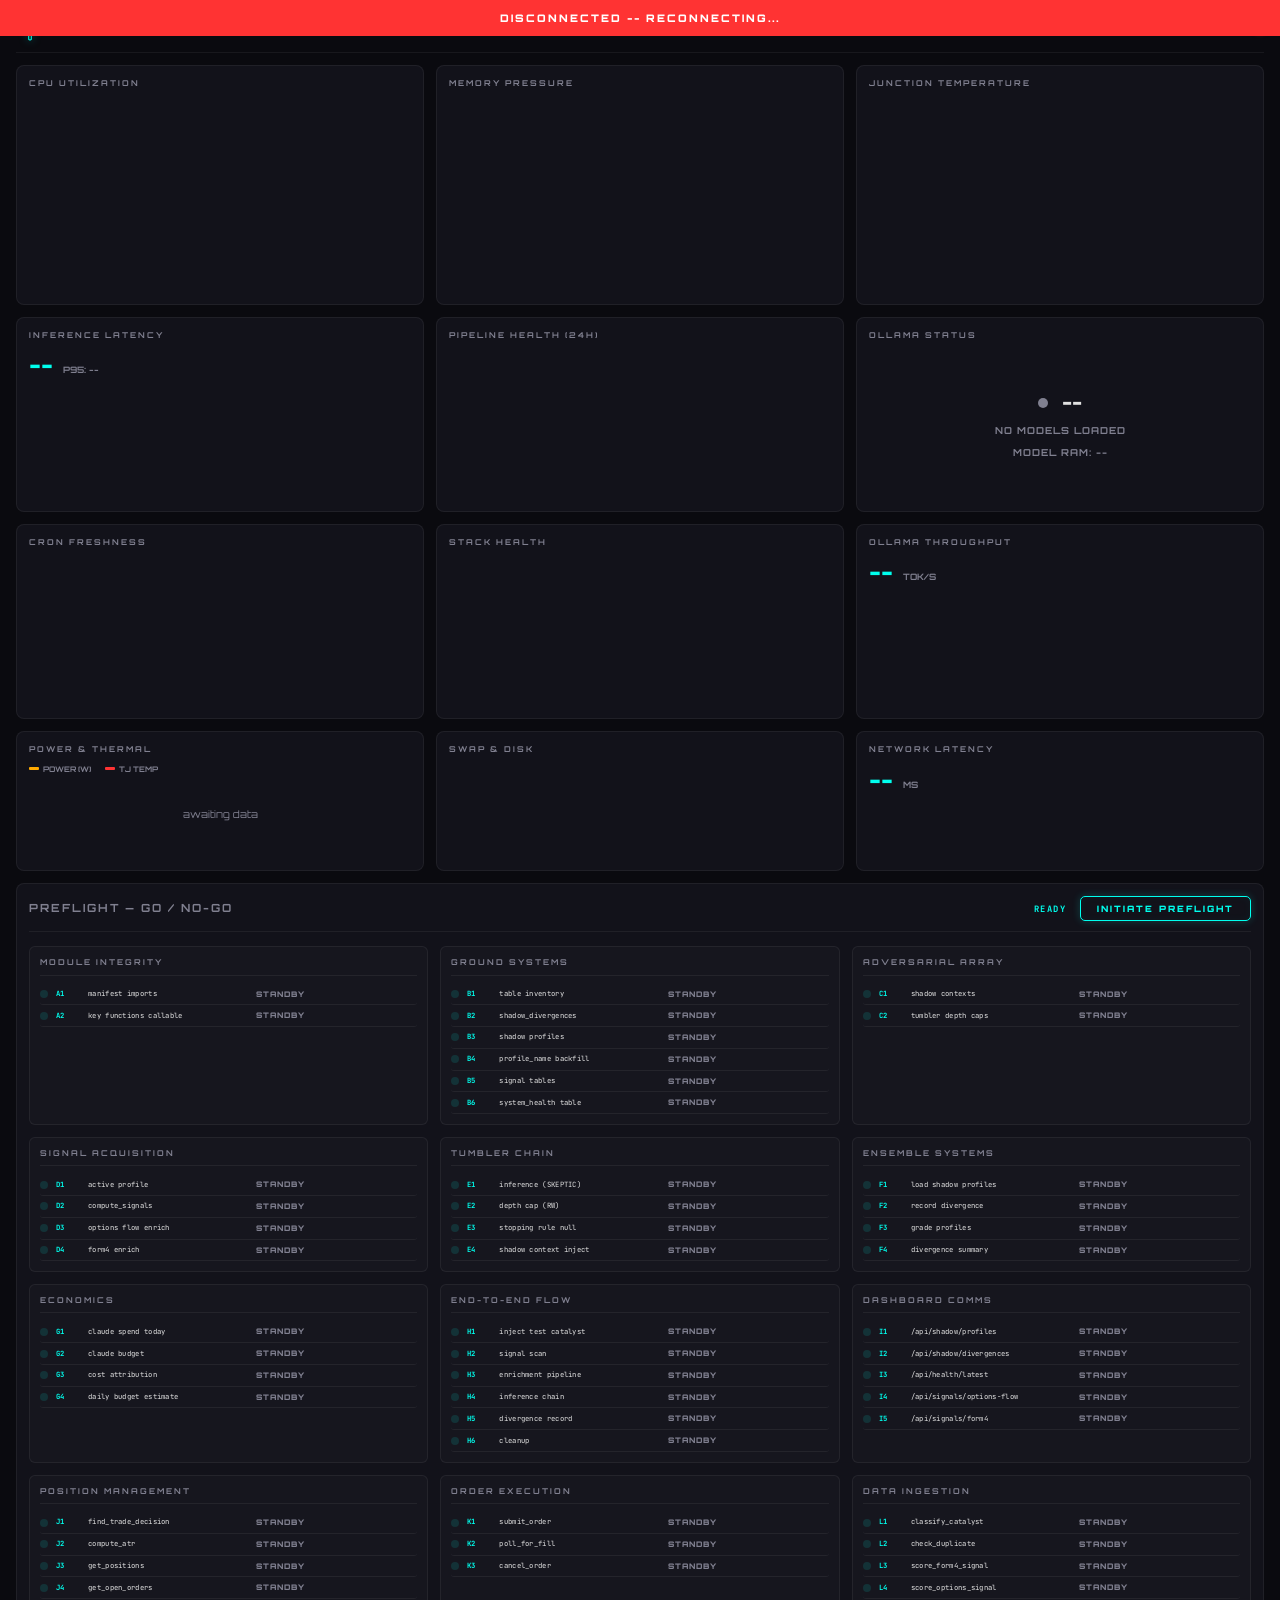
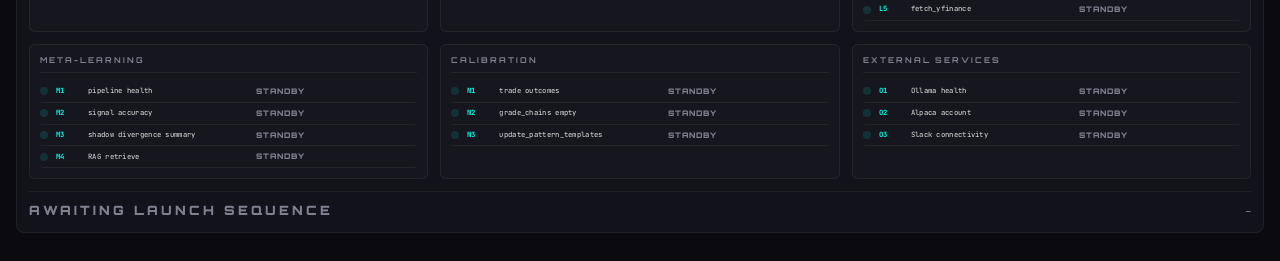
==== commit 6f7025c7: "fix: align preflight panel with systems console design language Replaced all hardcoded colors with C" ====
--- a/systems-console/index.html
+++ b/systems-console/index.html
@@ -541,14 +541,12 @@
    PREFLIGHT PANEL
    ================================================================ */
 .preflight-zone {
+  margin-top: 12px;
   margin-bottom: 12px;
 }
+/* .preflight-panel extends .panel — only overrides are listed here */
 .preflight-panel {
-  background: var(--panel-bg);
-  border: 1px solid rgba(0,212,255,0.2);
-  border-radius: 8px;
-  padding: 16px;
-  position: relative;
+  overflow: visible; /* allow group cards to not clip */
 }
 .preflight-panel-header {
   display: flex;
@@ -556,14 +554,15 @@
   justify-content: space-between;
   margin-bottom: 14px;
   padding-bottom: 10px;
-  border-bottom: 1px solid rgba(0,212,255,0.18);
+  border-bottom: 1px solid var(--border);
   flex-wrap: wrap;
   gap: 10px;
 }
 .preflight-panel-label {
-  font-size: 16px;
+  font-size: 0.7rem;
   letter-spacing: 2px;
-  color: #22d3ee;
+  color: var(--text-dim);
+  text-transform: uppercase;
 }
 .preflight-header-right {
   display: flex;
@@ -571,31 +570,31 @@
   gap: 14px;
 }
 .preflight-status-text {
-  font-size: 16px;
+  font-size: 0.55rem;
   letter-spacing: 1.5px;
-  color: #22d3ee;
+  color: var(--cyan);
   font-family: 'JetBrains Mono', monospace;
   text-transform: uppercase;
 }
 .preflight-btn {
   background: transparent;
-  border: 2px solid var(--cyan);
+  border: 1px solid var(--cyan);
   border-radius: 5px;
   color: var(--cyan);
   font-family: 'Orbitron', sans-serif;
-  font-size: 18px;
+  font-size: 0.55rem;
   font-weight: 900;
   letter-spacing: 2px;
   text-transform: uppercase;
-  padding: 10px 24px;
+  padding: 6px 16px;
   cursor: pointer;
   position: relative;
   transition: box-shadow 0.2s ease, background 0.2s ease;
-  box-shadow: 0 0 14px rgba(0,255,238,0.35), inset 0 0 12px rgba(0,255,238,0.06);
+  box-shadow: 0 0 8px rgba(0,255,238,0.2), inset 0 0 8px rgba(0,255,238,0.04);
 }
 .preflight-btn:hover:not(:disabled) {
-  background: rgba(0,255,238,0.10);
-  box-shadow: 0 0 28px rgba(0,255,238,0.6), inset 0 0 18px rgba(0,255,238,0.10);
+  background: rgba(0,255,238,0.07);
+  box-shadow: 0 0 16px rgba(0,255,238,0.35), inset 0 0 12px rgba(0,255,238,0.06);
 }
 .preflight-btn:disabled {
   opacity: 0.45;
@@ -603,8 +602,8 @@
   box-shadow: none;
 }
 @keyframes preflight-btn-pulse {
-  0%, 100% { box-shadow: 0 0 14px rgba(0,255,238,0.35), inset 0 0 12px rgba(0,255,238,0.06); }
-  50%       { box-shadow: 0 0 32px rgba(0,255,238,0.8), inset 0 0 22px rgba(0,255,238,0.14); }
+  0%, 100% { box-shadow: 0 0 8px rgba(0,255,238,0.2), inset 0 0 8px rgba(0,255,238,0.04); }
+  50%       { box-shadow: 0 0 20px rgba(0,255,238,0.5), inset 0 0 14px rgba(0,255,238,0.08); }
 }
 .preflight-btn.running { animation: preflight-btn-pulse 1.6s ease-in-out infinite; }
 
@@ -618,19 +617,20 @@
 @media (max-width: 768px)  { .preflight-board { grid-template-columns: 1fr; } }
 
 .preflight-group {
-  background: rgba(0,212,255,0.03);
-  border: 1px solid rgba(0,212,255,0.12);
+  background: rgba(255,255,255,0.02);
+  border: 1px solid var(--border);
   border-radius: 6px;
   padding: 10px;
 }
 .preflight-group-name {
-  font-size: 20px;
+  font-size: 0.5rem;
   font-weight: 700;
   letter-spacing: 2px;
-  color: #22d3ee;
+  color: var(--text-dim);
+  text-transform: uppercase;
   margin-bottom: 8px;
   padding-bottom: 6px;
-  border-bottom: 1px solid rgba(0,212,255,0.18);
+  border-bottom: 1px solid var(--border);
 }
 
 /* Individual check rows */
@@ -639,28 +639,28 @@
   align-items: center;
   gap: 8px;
   padding: 5px 0;
-  border-bottom: 1px solid rgba(0,212,255,0.07);
+  border-bottom: 1px solid var(--border);
   cursor: default;
   transition: background 0.15s ease;
   border-radius: 3px;
 }
 .preflight-row:last-child { border-bottom: none; }
 .preflight-row.has-detail { cursor: pointer; }
-.preflight-row.has-detail:hover { background: rgba(0,212,255,0.05); }
+.preflight-row.has-detail:hover { background: rgba(0,255,238,0.03); }
 
 .preflight-dot {
-  width: 16px;
-  height: 16px;
+  width: 8px;
+  height: 8px;
   border-radius: 50%;
   flex-shrink: 0;
-  background: #1a6b6b;
+  background: rgba(0,255,238,0.12);
   transition: background 0.3s ease, box-shadow 0.3s ease;
 }
-.preflight-dot.standby { background: #1a6b6b; box-shadow: 0 0 4px rgba(0,200,200,0.2); }
-.preflight-dot.polling { background: #00d4ff; box-shadow: 0 0 10px #00d4ff; }
-.preflight-dot.go      { background: var(--green); box-shadow: 0 0 10px var(--green), 0 0 20px rgba(0,255,136,0.4); }
-.preflight-dot.nogo    { background: var(--red);   box-shadow: 0 0 10px var(--red), 0 0 20px rgba(255,51,51,0.4); }
-.preflight-dot.scrub   { background: var(--amber); box-shadow: 0 0 8px var(--amber), 0 0 16px rgba(255,170,0,0.3); }
+.preflight-dot.standby { background: rgba(0,255,238,0.12); box-shadow: none; }
+.preflight-dot.polling { background: var(--cyan); box-shadow: 0 0 6px var(--cyan); }
+.preflight-dot.go      { background: var(--green); box-shadow: 0 0 8px var(--green), 0 0 16px rgba(0,255,136,0.3); }
+.preflight-dot.nogo    { background: var(--red);   box-shadow: 0 0 8px var(--red), 0 0 16px rgba(255,51,51,0.3); }
+.preflight-dot.scrub   { background: var(--amber); box-shadow: 0 0 6px var(--amber), 0 0 12px rgba(255,170,0,0.25); }
 
 @keyframes dot-poll {
   0%, 100% { opacity: 1; }
@@ -669,17 +669,17 @@
 .preflight-dot.polling { animation: dot-poll 0.9s ease-in-out infinite; }
 
 .preflight-test-id {
-  font-size: 16px;
+  font-size: 0.45rem;
   font-weight: 700;
-  color: #22d3ee;
+  color: var(--cyan);
   font-family: 'JetBrains Mono', monospace;
-  width: 28px;
+  width: 24px;
   flex-shrink: 0;
   text-transform: none;
 }
 .preflight-test-name {
-  font-size: 16px;
-  color: #a0e8f0;
+  font-size: 0.45rem;
+  color: var(--text);
   letter-spacing: 0.3px;
   flex: 1;
   overflow: hidden;
@@ -690,26 +690,26 @@
   font-weight: 400;
 }
 .preflight-test-status {
-  font-size: 18px;
+  font-size: 0.48rem;
   font-weight: 900;
   letter-spacing: 1px;
-  width: 68px;
+  width: 52px;
   text-align: right;
   flex-shrink: 0;
 }
-.preflight-test-status.standby { color: rgba(0,200,200,0.45); }
-.preflight-test-status.polling { color: #00d4ff; }
-.preflight-test-status.go      { color: #00ff88; text-shadow: 0 0 8px rgba(0,255,136,0.6); }
-.preflight-test-status.nogo    { color: #ff3366; text-shadow: 0 0 8px rgba(255,51,102,0.6); }
-.preflight-test-status.scrub   { color: #ffaa00; text-shadow: 0 0 6px rgba(255,170,0,0.4); }
+.preflight-test-status.standby { color: var(--text-dim); }
+.preflight-test-status.polling { color: var(--cyan); }
+.preflight-test-status.go      { color: var(--green); text-shadow: 0 0 6px rgba(0,255,136,0.5); }
+.preflight-test-status.nogo    { color: var(--red);   text-shadow: 0 0 6px rgba(255,51,51,0.5); }
+.preflight-test-status.scrub   { color: var(--amber); text-shadow: 0 0 5px rgba(255,170,0,0.35); }
 
 .preflight-test-val {
-  font-size: 16px;
-  color: #22d3ee;
+  font-size: 0.45rem;
+  color: var(--text);
   font-family: 'JetBrains Mono', monospace;
   text-transform: none;
   font-weight: 400;
-  width: 60px;
+  width: 56px;
   text-align: right;
   flex-shrink: 0;
   overflow: hidden;
@@ -717,12 +717,12 @@
   white-space: nowrap;
 }
 .preflight-test-dur {
-  font-size: 14px;
-  color: rgba(0,212,255,0.55);
+  font-size: 0.42rem;
+  color: var(--text-dim);
   font-family: 'JetBrains Mono', monospace;
   text-transform: none;
   font-weight: 400;
-  width: 44px;
+  width: 40px;
   text-align: right;
   flex-shrink: 0;
 }
@@ -730,45 +730,45 @@
 /* Detail expansion panel */
 .preflight-error-row {
   display: none;
-  background: rgba(0,20,30,0.8);
-  border-left: 3px solid rgba(0,212,255,0.3);
-  margin: 0 0 4px 28px;
+  background: rgba(255,255,255,0.02);
+  border-left: 2px solid var(--border);
+  margin: 0 0 4px 24px;
   border-radius: 4px;
   word-break: break-word;
   line-height: 1.5;
 }
 .preflight-error-row.visible { display: block; }
-.preflight-error-row.nogo-border { border-left-color: rgba(255,51,102,0.5); }
-.preflight-error-row.scrub-border { border-left-color: rgba(255,170,0,0.4); }
+.preflight-error-row.nogo-border  { border-left-color: rgba(255,51,51,0.4); }
+.preflight-error-row.scrub-border { border-left-color: rgba(255,170,0,0.35); }
 
 .preflight-detail-grid {
   display: grid;
   grid-template-columns: 100px 1fr;
   gap: 4px 12px;
-  padding: 10px 16px;
+  padding: 8px 12px;
   font-family: 'JetBrains Mono', monospace;
-  font-size: 14px;
+  font-size: 0.42rem;
   text-transform: none;
   font-weight: 400;
   letter-spacing: 0;
 }
 .preflight-detail-grid .detail-label {
-  color: rgba(0,212,255,0.6);
-  font-size: 12px;
+  color: var(--text-dim);
+  font-size: 0.4rem;
   text-transform: uppercase;
   letter-spacing: 1px;
 }
 .preflight-detail-grid .detail-value {
-  color: #a0e8f0;
-  font-size: 14px;
+  color: var(--text);
+  font-size: 0.42rem;
   word-break: break-word;
 }
 
 /* Summary / verdict bar */
 .preflight-summary {
-  margin-top: 14px;
-  padding-top: 12px;
-  border-top: 1px solid rgba(0,212,255,0.18);
+  margin-top: 12px;
+  padding-top: 10px;
+  border-top: 1px solid var(--border);
   display: flex;
   align-items: center;
   justify-content: space-between;
@@ -776,24 +776,24 @@
   gap: 8px;
 }
 .preflight-verdict {
-  font-size: 24px;
+  font-size: 0.8rem;
   font-weight: 900;
   letter-spacing: 3px;
 }
-.preflight-verdict.all-go { color: #00ff88; text-shadow: 0 0 14px rgba(0,255,136,0.6), 0 0 28px rgba(0,255,136,0.3); }
-.preflight-verdict.no-go  { color: #ff3366; text-shadow: 0 0 14px rgba(255,51,102,0.6), 0 0 28px rgba(255,51,102,0.3); }
-.preflight-verdict.pending { color: rgba(0,200,200,0.5); }
+.preflight-verdict.all-go  { color: var(--green); text-shadow: 0 0 10px rgba(0,255,136,0.5), 0 0 22px rgba(0,255,136,0.25); }
+.preflight-verdict.no-go   { color: var(--red);   text-shadow: 0 0 10px rgba(255,51,51,0.5), 0 0 22px rgba(255,51,51,0.25); }
+.preflight-verdict.pending { color: var(--text-dim); }
 .preflight-tally {
   display: flex;
   gap: 16px;
-  font-size: 16px;
+  font-size: 0.48rem;
   font-family: 'JetBrains Mono', monospace;
   text-transform: none;
-  color: #22d3ee;
-}
-.preflight-tally .tally-go   { color: #00ff88; }
-.preflight-tally .tally-nogo { color: #ff3366; }
-.preflight-tally .tally-scrub { color: #ffaa00; }
+  color: var(--text-dim);
+}
+.preflight-tally .tally-go    { color: var(--green); }
+.preflight-tally .tally-nogo  { color: var(--red); }
+.preflight-tally .tally-scrub { color: var(--amber); }
 </style>
 </head>
 <body>
@@ -942,7 +942,7 @@
 
   <!-- Preflight Zone -->
   <div class="preflight-zone">
-    <div class="preflight-panel">
+    <div class="panel preflight-panel">
       <div class="preflight-panel-header">
         <div class="preflight-panel-label">Preflight &mdash; Go / No-Go</div>
         <div class="preflight-header-right">
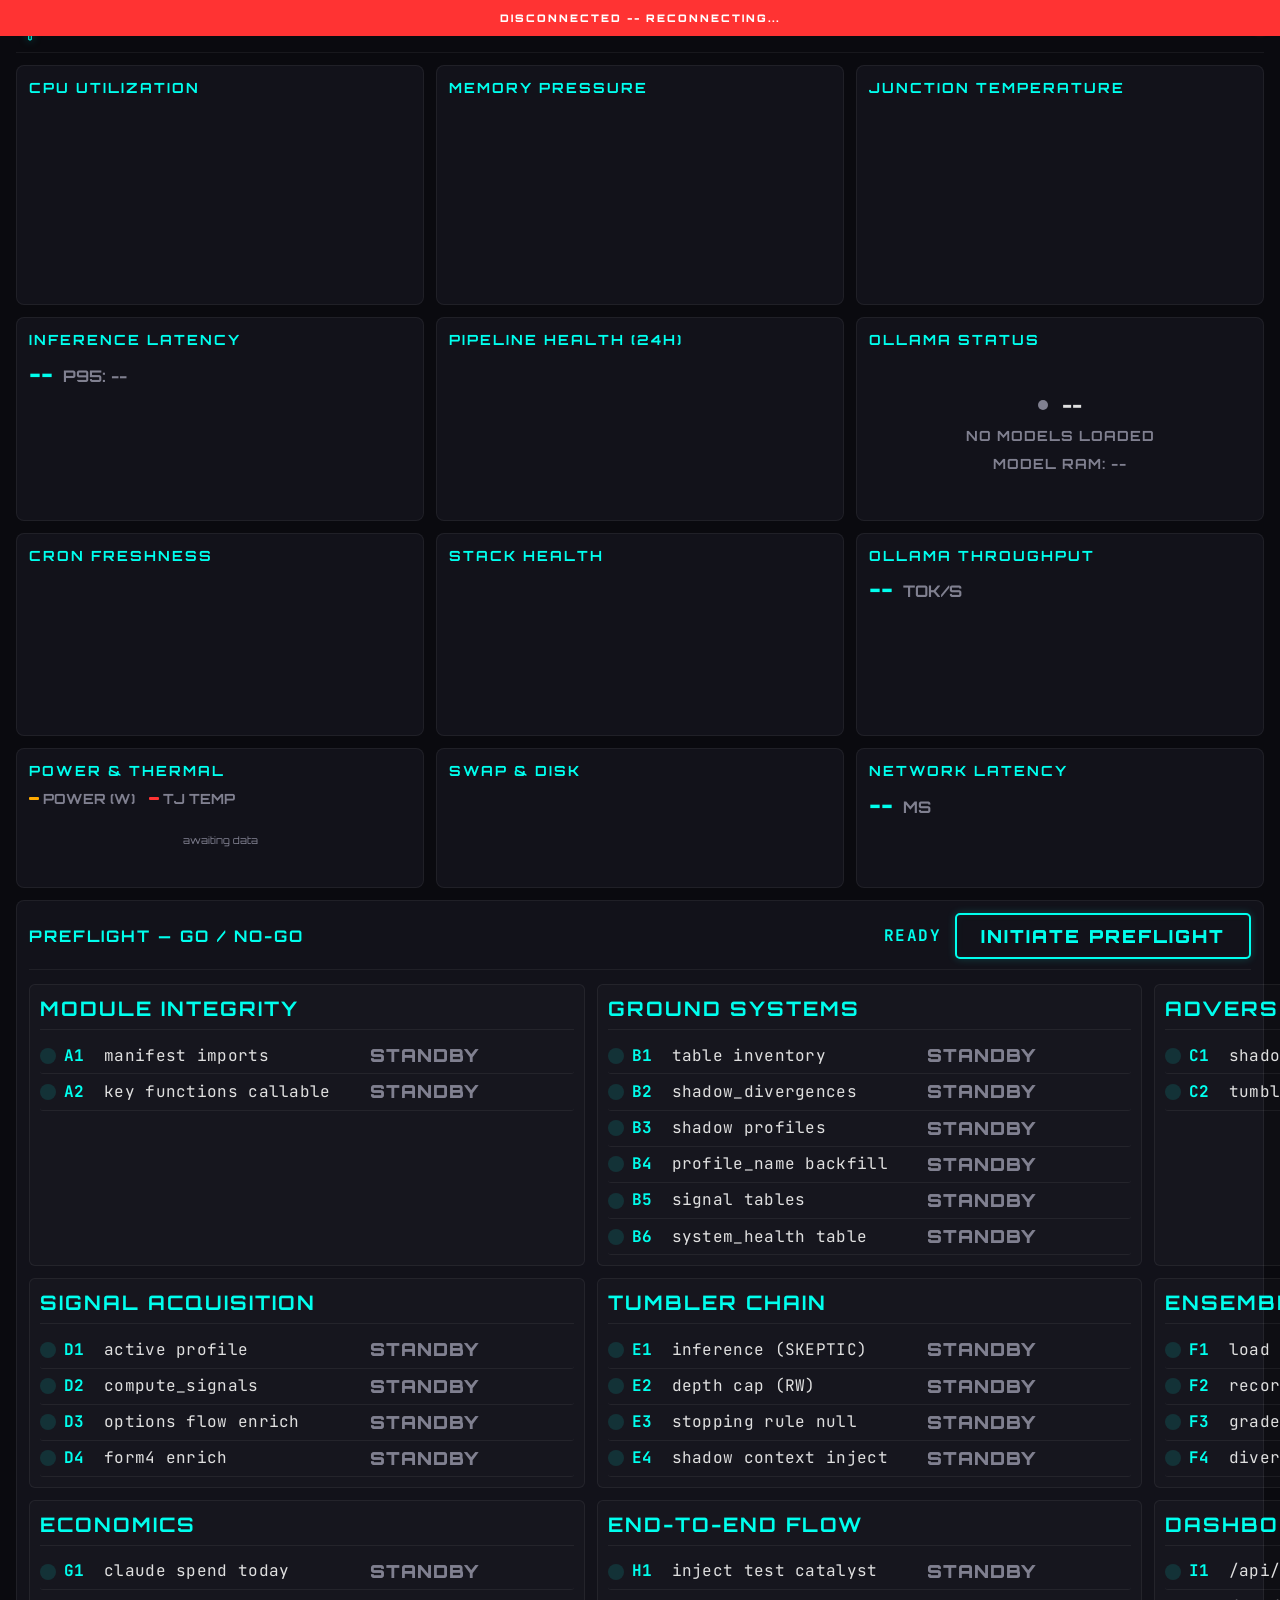
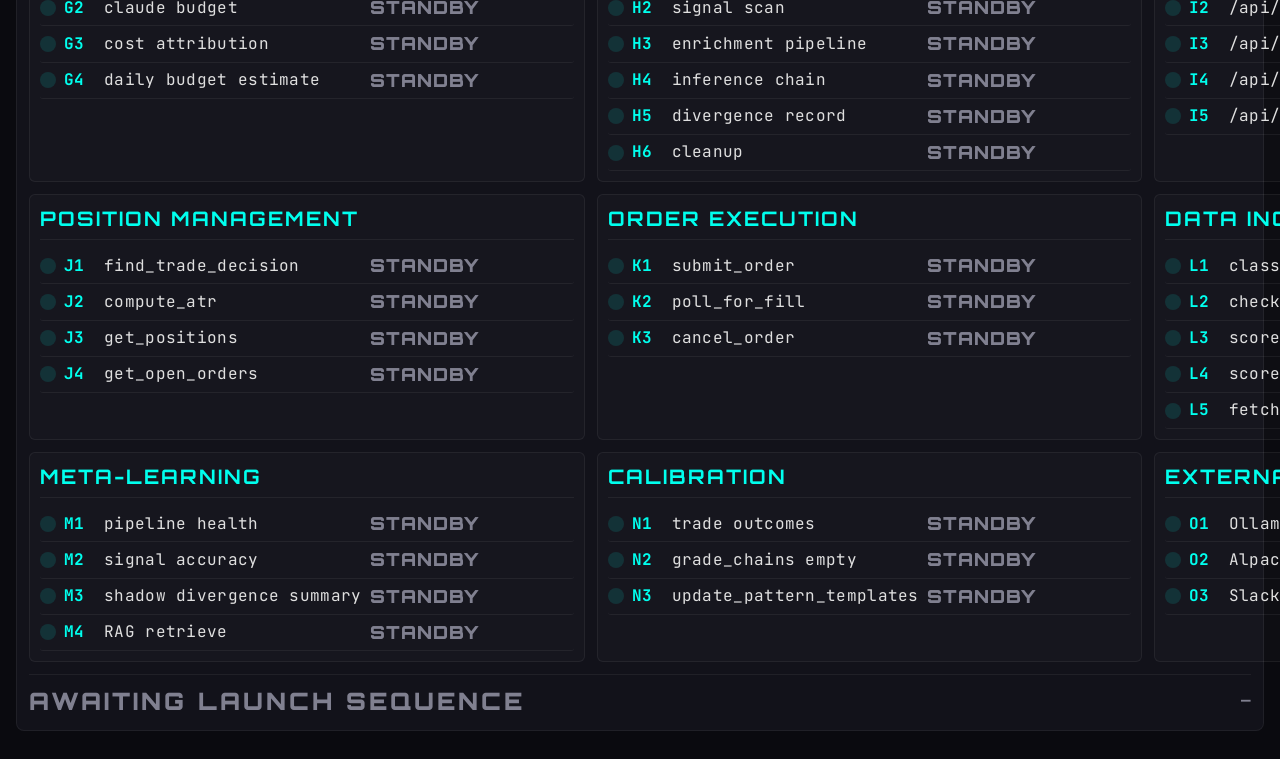
==== commit e2f413b7: "fix: align systems console UP to preflight style — bigger, bolder, readable Previous commit went the" ====
--- a/systems-console/index.html
+++ b/systems-console/index.html
@@ -121,7 +121,7 @@
   display: flex;
   align-items: center;
   gap: 16px;
-  font-size: 0.55rem;
+  font-size: 13px;
   color: var(--text-dim);
   letter-spacing: 1px;
 }
@@ -173,9 +173,9 @@
   flex-direction: column;
 }
 .panel-label {
-  font-size: 0.5rem;
+  font-size: 14px;
   letter-spacing: 2px;
-  color: var(--text-dim);
+  color: var(--cyan);
   margin-bottom: 8px;
   flex-shrink: 0;
 }
@@ -229,7 +229,7 @@
   color: var(--cyan);
 }
 .text-readout .sub-value {
-  font-size: 0.6rem;
+  font-size: 14px;
   color: var(--text-dim);
   letter-spacing: 1px;
 }
@@ -243,7 +243,7 @@
 /* Cron table */
 .cron-table {
   width: 100%;
-  font-size: 0.48rem;
+  font-size: 14px;
   letter-spacing: 0.5px;
   border-collapse: collapse;
 }
@@ -276,7 +276,7 @@
   align-items: center;
   justify-content: center;
   border-radius: 4px;
-  font-size: 0.42rem;
+  font-size: 14px;
   letter-spacing: 0.5px;
   color: var(--text);
   transition: background 0.3s ease;
@@ -303,7 +303,7 @@
   color: var(--cyan);
 }
 .sparkline-values .sub-value {
-  font-size: 0.55rem;
+  font-size: 16px;
   color: var(--text-dim);
 }
 .sparkline-canvas-wrap {
@@ -332,8 +332,8 @@
   gap: 8px;
 }
 .linear-gauge-label {
-  font-size: 0.45rem;
-  color: var(--text-dim);
+  font-size: 14px;
+  color: var(--cyan);
   letter-spacing: 1px;
   width: 55px;
   flex-shrink: 0;
@@ -352,7 +352,7 @@
   transition: width 0.6s ease, background 0.3s ease;
 }
 .linear-gauge-value {
-  font-size: 0.5rem;
+  font-size: 16px;
   color: var(--text);
   width: 50px;
   text-align: right;
@@ -376,7 +376,7 @@
   display: flex;
   align-items: center;
   gap: 4px;
-  font-size: 0.48rem;
+  font-size: 14px;
   color: var(--text-dim);
 }
 .legend-swatch {
@@ -428,7 +428,7 @@
   border-bottom: 1px solid var(--border);
 }
 .modal-title {
-  font-size: 0.7rem;
+  font-size: 16px;
   letter-spacing: 2px;
   color: var(--cyan);
 }
@@ -438,7 +438,7 @@
   border-radius: 4px;
   color: var(--text-dim);
   font-family: 'Orbitron', sans-serif;
-  font-size: 0.5rem;
+  font-size: 14px;
   padding: 4px 10px;
   cursor: pointer;
   letter-spacing: 1px;
@@ -450,9 +450,9 @@
   margin-bottom: 14px;
 }
 .modal-section-title {
-  font-size: 0.45rem;
+  font-size: 14px;
   letter-spacing: 1.5px;
-  color: var(--text-dim);
+  color: var(--cyan);
   margin-bottom: 8px;
 }
 .modal-bar-row {
@@ -462,7 +462,7 @@
   margin-bottom: 6px;
 }
 .modal-bar-label {
-  font-size: 0.42rem;
+  font-size: 13px;
   letter-spacing: 0.5px;
   color: var(--text-dim);
   width: 60px;
@@ -483,7 +483,7 @@
   transition: width 0.4s ease;
 }
 .modal-bar-value {
-  font-size: 0.45rem;
+  font-size: 13px;
   width: 45px;
   text-align: right;
   font-family: 'JetBrains Mono', monospace;
@@ -502,13 +502,13 @@
   text-align: center;
 }
 .modal-zone-name {
-  font-size: 0.38rem;
+  font-size: 12px;
   letter-spacing: 1px;
   color: var(--text-dim);
   margin-bottom: 4px;
 }
 .modal-zone-value {
-  font-size: 0.8rem;
+  font-size: 18px;
   font-weight: 900;
   font-family: 'JetBrains Mono', monospace;
 }
@@ -519,7 +519,7 @@
   justify-content: space-between;
   padding: 5px 0;
   border-bottom: 1px solid var(--border);
-  font-size: 0.45rem;
+  font-size: 14px;
 }
 .modal-mem-label { color: var(--text-dim); letter-spacing: 1px; }
 .modal-mem-value { font-family: 'JetBrains Mono', monospace; text-transform: none; }
@@ -559,9 +559,9 @@
   gap: 10px;
 }
 .preflight-panel-label {
-  font-size: 0.7rem;
+  font-size: 16px;
   letter-spacing: 2px;
-  color: var(--text-dim);
+  color: var(--cyan);
   text-transform: uppercase;
 }
 .preflight-header-right {
@@ -570,7 +570,7 @@
   gap: 14px;
 }
 .preflight-status-text {
-  font-size: 0.55rem;
+  font-size: 16px;
   letter-spacing: 1.5px;
   color: var(--cyan);
   font-family: 'JetBrains Mono', monospace;
@@ -578,15 +578,15 @@
 }
 .preflight-btn {
   background: transparent;
-  border: 1px solid var(--cyan);
+  border: 2px solid var(--cyan);
   border-radius: 5px;
   color: var(--cyan);
   font-family: 'Orbitron', sans-serif;
-  font-size: 0.55rem;
+  font-size: 18px;
   font-weight: 900;
   letter-spacing: 2px;
   text-transform: uppercase;
-  padding: 6px 16px;
+  padding: 10px 24px;
   cursor: pointer;
   position: relative;
   transition: box-shadow 0.2s ease, background 0.2s ease;
@@ -623,10 +623,10 @@
   padding: 10px;
 }
 .preflight-group-name {
-  font-size: 0.5rem;
+  font-size: 20px;
   font-weight: 700;
   letter-spacing: 2px;
-  color: var(--text-dim);
+  color: var(--cyan);
   text-transform: uppercase;
   margin-bottom: 8px;
   padding-bottom: 6px;
@@ -649,8 +649,8 @@
 .preflight-row.has-detail:hover { background: rgba(0,255,238,0.03); }
 
 .preflight-dot {
-  width: 8px;
-  height: 8px;
+  width: 16px;
+  height: 16px;
   border-radius: 50%;
   flex-shrink: 0;
   background: rgba(0,255,238,0.12);
@@ -669,16 +669,16 @@
 .preflight-dot.polling { animation: dot-poll 0.9s ease-in-out infinite; }
 
 .preflight-test-id {
-  font-size: 0.45rem;
+  font-size: 16px;
   font-weight: 700;
   color: var(--cyan);
   font-family: 'JetBrains Mono', monospace;
-  width: 24px;
+  width: 32px;
   flex-shrink: 0;
   text-transform: none;
 }
 .preflight-test-name {
-  font-size: 0.45rem;
+  font-size: 16px;
   color: var(--text);
   letter-spacing: 0.3px;
   flex: 1;
@@ -690,10 +690,10 @@
   font-weight: 400;
 }
 .preflight-test-status {
-  font-size: 0.48rem;
+  font-size: 18px;
   font-weight: 900;
   letter-spacing: 1px;
-  width: 52px;
+  width: 72px;
   text-align: right;
   flex-shrink: 0;
 }
@@ -704,12 +704,12 @@
 .preflight-test-status.scrub   { color: var(--amber); text-shadow: 0 0 5px rgba(255,170,0,0.35); }
 
 .preflight-test-val {
-  font-size: 0.45rem;
+  font-size: 16px;
   color: var(--text);
   font-family: 'JetBrains Mono', monospace;
   text-transform: none;
   font-weight: 400;
-  width: 56px;
+  width: 64px;
   text-align: right;
   flex-shrink: 0;
   overflow: hidden;
@@ -717,12 +717,12 @@
   white-space: nowrap;
 }
 .preflight-test-dur {
-  font-size: 0.42rem;
+  font-size: 14px;
   color: var(--text-dim);
   font-family: 'JetBrains Mono', monospace;
   text-transform: none;
   font-weight: 400;
-  width: 40px;
+  width: 52px;
   text-align: right;
   flex-shrink: 0;
 }
@@ -747,20 +747,20 @@
   gap: 4px 12px;
   padding: 8px 12px;
   font-family: 'JetBrains Mono', monospace;
-  font-size: 0.42rem;
+  font-size: 13px;
   text-transform: none;
   font-weight: 400;
   letter-spacing: 0;
 }
 .preflight-detail-grid .detail-label {
   color: var(--text-dim);
-  font-size: 0.4rem;
+  font-size: 12px;
   text-transform: uppercase;
   letter-spacing: 1px;
 }
 .preflight-detail-grid .detail-value {
   color: var(--text);
-  font-size: 0.42rem;
+  font-size: 13px;
   word-break: break-word;
 }
 
@@ -776,7 +776,7 @@
   gap: 8px;
 }
 .preflight-verdict {
-  font-size: 0.8rem;
+  font-size: 24px;
   font-weight: 900;
   letter-spacing: 3px;
 }
@@ -786,7 +786,7 @@
 .preflight-tally {
   display: flex;
   gap: 16px;
-  font-size: 0.48rem;
+  font-size: 16px;
   font-family: 'JetBrains Mono', monospace;
   text-transform: none;
   color: var(--text-dim);
@@ -1853,7 +1853,7 @@
   function renderCpuDrilldown(body) {
     var cpu = metrics.cpu_usage;
     if (!cpu) {
-      body.innerHTML = '<p style="color:' + TEXT_DIM + ';font-size:0.5rem;">No CPU data available</p>';
+      body.innerHTML = '<p style="color:' + TEXT_DIM + ';font-size:14px;">No CPU data available</p>';
       return;
     }
 
@@ -1909,7 +1909,7 @@
   function renderMemDrilldown(body) {
     var mem = metrics.mem_usage;
     if (!mem) {
-      body.innerHTML = '<p style="color:' + TEXT_DIM + ';font-size:0.5rem;">No memory data available</p>';
+      body.innerHTML = '<p style="color:' + TEXT_DIM + ';font-size:14px;">No memory data available</p>';
       return;
     }
 
@@ -1969,7 +1969,7 @@
   function renderTempDrilldown(body) {
     var temp = metrics.tj_temp;
     if (!temp) {
-      body.innerHTML = '<p style="color:' + TEXT_DIM + ';font-size:0.5rem;">No temperature data available</p>';
+      body.innerHTML = '<p style="color:' + TEXT_DIM + ';font-size:14px;">No temperature data available</p>';
       return;
     }
 
@@ -2036,8 +2036,8 @@
     // Throttle warning
     if (temp.value >= 80) {
       html += '<div class="modal-section" style="padding:10px;background:rgba(255,51,51,0.1);border-radius:6px;border:1px solid rgba(255,51,51,0.3);">';
-      html += '<div style="font-size:0.5rem;color:' + RED + ';letter-spacing:1px;">THERMAL THROTTLE ZONE APPROACHING</div>';
-      html += '<div style="font-size:0.4rem;color:' + TEXT_DIM + ';margin-top:4px;letter-spacing:0.5px;">Clock speeds will reduce above 85C. Current headroom: ' + (85 - temp.value).toFixed(1) + 'C</div>';
+      html += '<div style="font-size:14px;color:' + RED + ';letter-spacing:1px;">THERMAL THROTTLE ZONE APPROACHING</div>';
+      html += '<div style="font-size:13px;color:' + TEXT_DIM + ';margin-top:4px;letter-spacing:0.5px;">Clock speeds will reduce above 85C. Current headroom: ' + (85 - temp.value).toFixed(1) + 'C</div>';
       html += '</div>';
     }
 
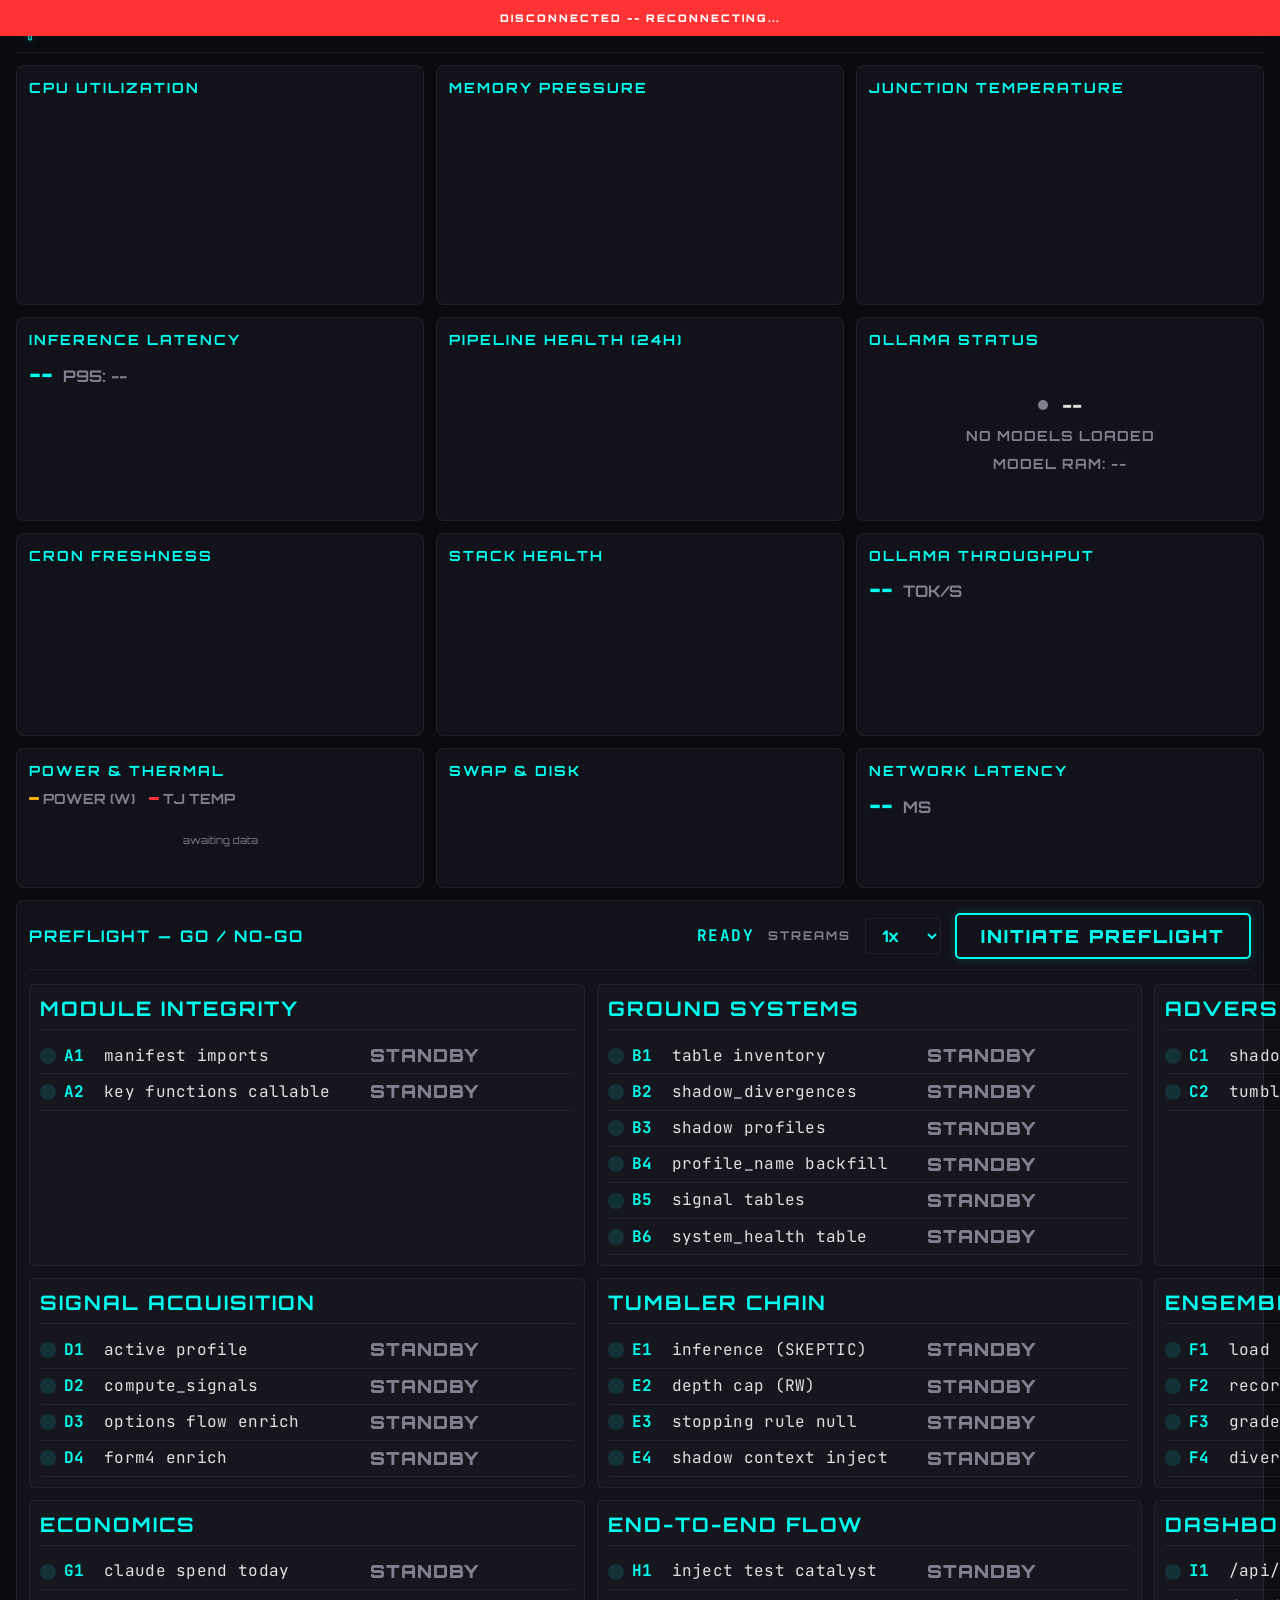
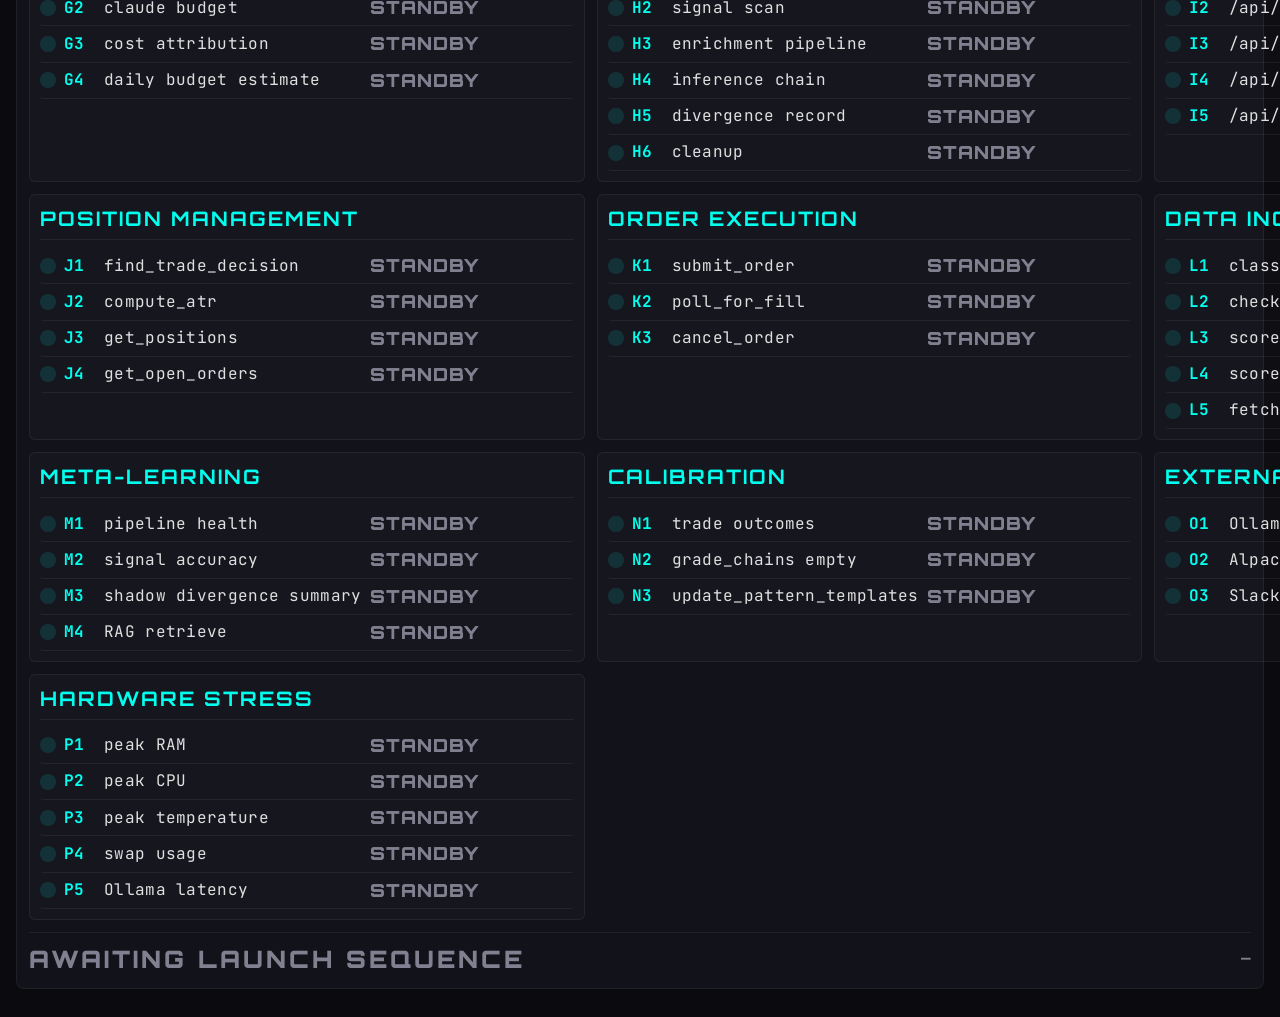
==== commit 924f92c4: "feat: concurrent stress test — 1-10x streams with hardware metrics Preflight now has a STREAMS selec" ====
--- a/systems-console/index.html
+++ b/systems-console/index.html
@@ -606,6 +606,31 @@
   50%       { box-shadow: 0 0 20px rgba(0,255,238,0.5), inset 0 0 14px rgba(0,255,238,0.08); }
 }
 .preflight-btn.running { animation: preflight-btn-pulse 1.6s ease-in-out infinite; }
+.concurrency-label {
+  font-size: 12px;
+  letter-spacing: 2px;
+  color: var(--text-dim);
+  text-transform: uppercase;
+}
+.concurrency-select {
+  background: var(--panel-bg);
+  color: var(--cyan);
+  border: 1px solid var(--border);
+  border-radius: 4px;
+  padding: 6px 12px;
+  font-family: 'Orbitron', sans-serif;
+  font-size: 16px;
+  font-weight: 700;
+  cursor: pointer;
+  outline: none;
+}
+.concurrency-select:hover {
+  border-color: var(--cyan);
+}
+.concurrency-select option {
+  background: #0a0e17;
+  color: var(--cyan);
+}
 
 /* Board layout */
 .preflight-board {
@@ -947,6 +972,13 @@
         <div class="preflight-panel-label">Preflight &mdash; Go / No-Go</div>
         <div class="preflight-header-right">
           <span class="preflight-status-text" id="preflightStatusText">Ready</span>
+          <label class="concurrency-label" for="concurrencySelect">STREAMS</label>
+          <select id="concurrencySelect" class="concurrency-select">
+            <option value="1" selected>1x</option>
+            <option value="3">3x</option>
+            <option value="5">5x</option>
+            <option value="10">10x</option>
+          </select>
           <button class="preflight-btn" id="preflightBtn" onclick="initiatePreflightRun()">Initiate Preflight</button>
         </div>
       </div>
@@ -2451,6 +2483,13 @@
       {id: "O1", name: "Ollama health",             order: 1500},
       {id: "O2", name: "Alpaca account",            order: 1510},
       {id: "O3", name: "Slack connectivity",        order: 1520}
+    ]},
+    {name: "HARDWARE STRESS", tests: [
+      {id: "P1", name: "peak RAM",                  order: 1600},
+      {id: "P2", name: "peak CPU",                  order: 1610},
+      {id: "P3", name: "peak temperature",          order: 1620},
+      {id: "P4", name: "swap usage",                order: 1630},
+      {id: "P5", name: "Ollama latency",            order: 1640}
     ]}
   ];
 
@@ -2793,7 +2832,8 @@
 
         // Mark next pending check as POLLING
         markNextPolling(completedIds);
-        setStatus('Running\u2026 ' + Math.round(elapsed) + 's');
+        var concLabel = (pf.concurrency && pf.concurrency > 1) ? ' [STRESS ' + pf.concurrency + 'x]' : '';
+        setStatus('Running' + concLabel + '\u2026 ' + Math.round(elapsed) + 's');
       })
       .catch(function(err) {
         console.warn('Preflight poll error:', err);
@@ -2843,9 +2883,12 @@
   window.initiatePreflightRun = function() {
     if (pf.running) return;
 
+    var concurrency = parseInt(document.getElementById('concurrencySelect').value) || 1;
+
     resetBoard();
-    pf.running   = true;
-    pf.startedAt = Date.now();
+    pf.running      = true;
+    pf.startedAt    = Date.now();
+    pf.concurrency  = concurrency;
     setBtn(true, true);
     setStatus('Initiating sequence\u2026');
 
@@ -2853,7 +2896,7 @@
       method: 'POST',
       credentials: 'include',
       headers: {'Content-Type': 'application/json'},
-      body: JSON.stringify({})
+      body: JSON.stringify({concurrency: concurrency})
     })
       .then(function(r) {
         if (!r.ok) throw new Error('HTTP ' + r.status);
@@ -2862,7 +2905,7 @@
       .then(function(data) {
         pf.runId = data.run_id || data.id || null;
         if (!pf.runId) throw new Error('No run_id in response');
-        setStatus('Preflight initiated \u2014 run ' + pf.runId.substring(0, 8));
+        setStatus('Preflight initiated \u2014 ' + concurrency + 'x streams \u2014 run ' + pf.runId.substring(0, 8));
 
         // Start polling every 2s
         pf.pollTimer = setInterval(function() {
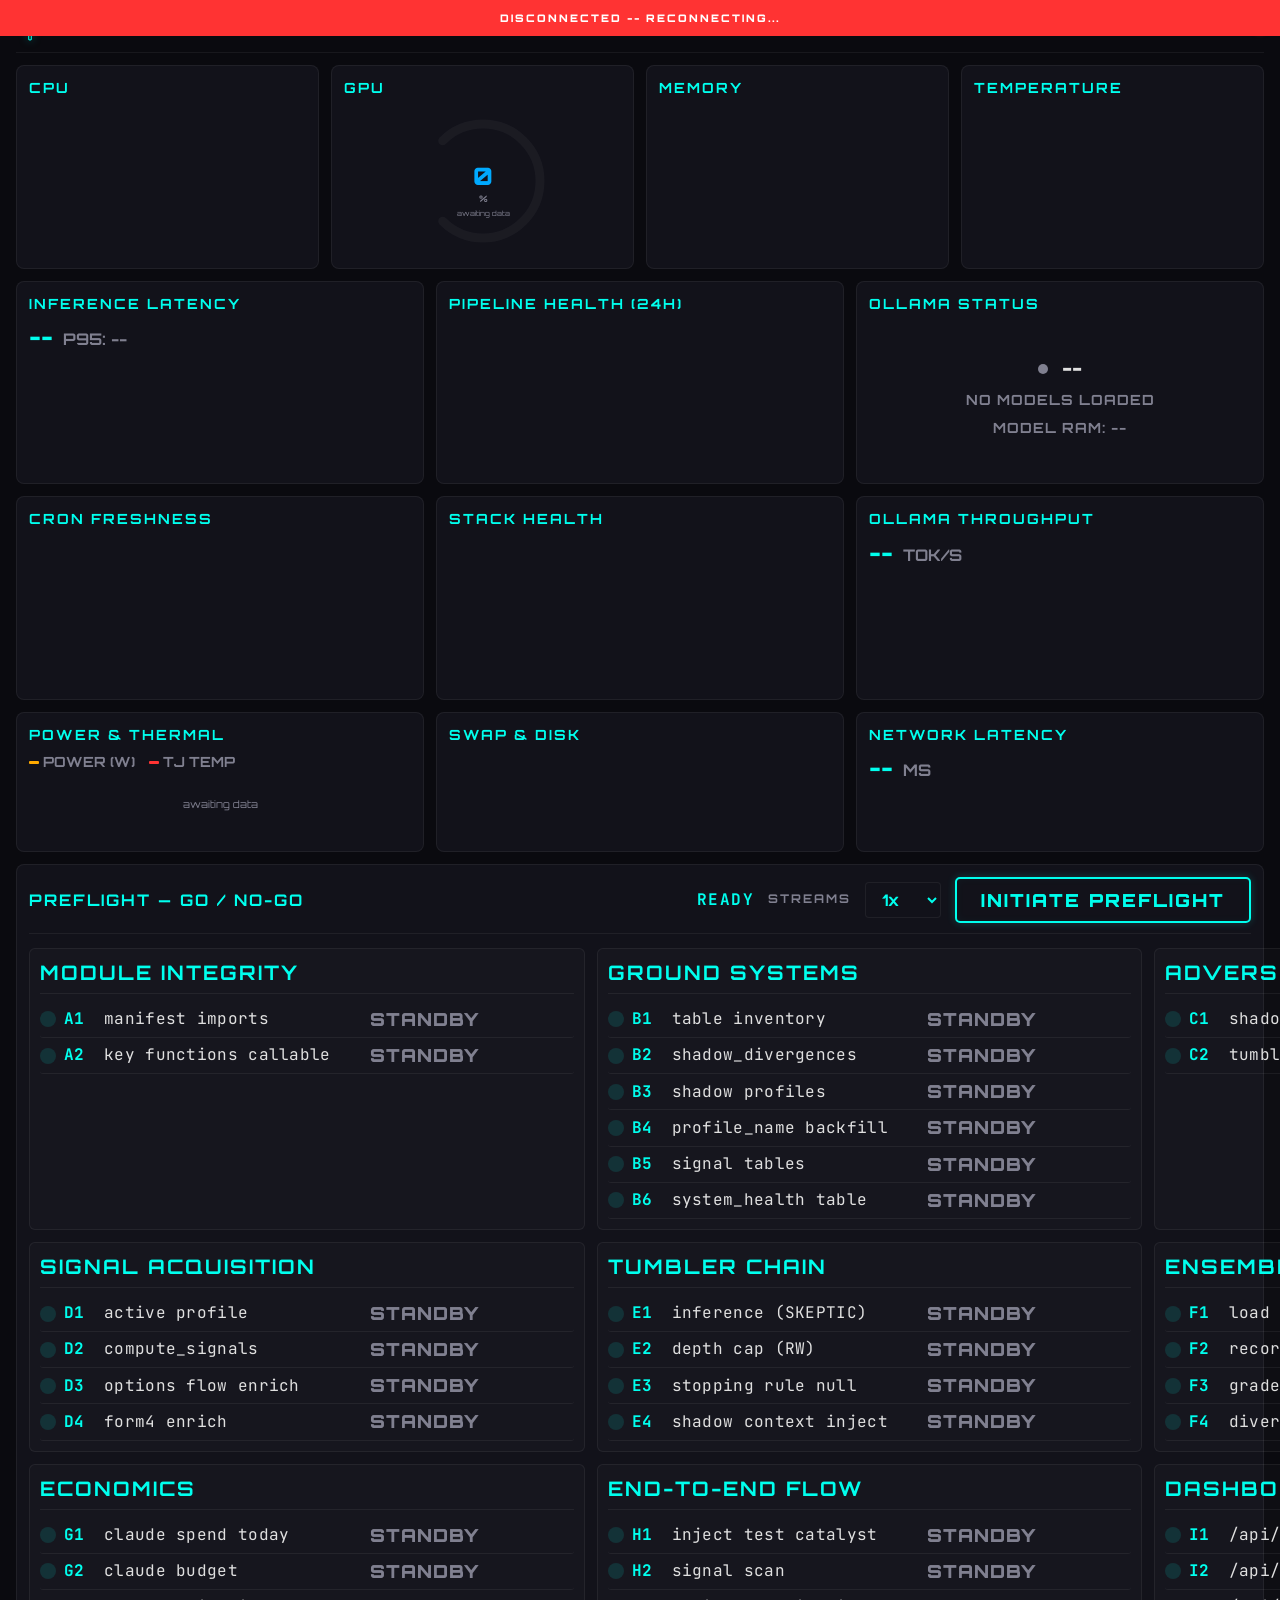
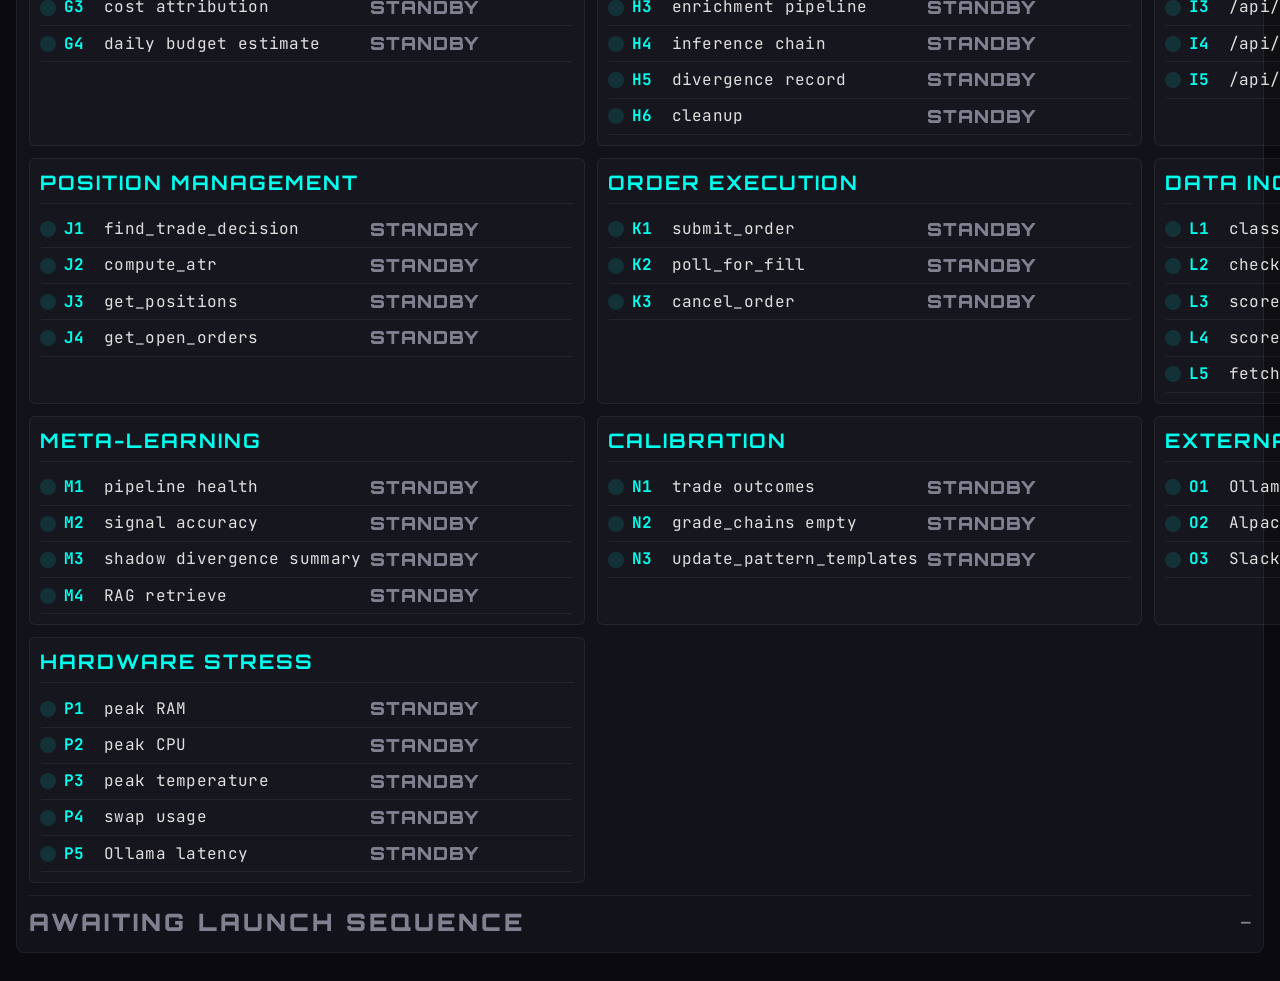
==== commit bf7f93bc: "feat: split CPU/GPU into separate gauges, 4-panel top row CPU and GPU were merged into one gauge (CP" ====
--- a/systems-console/index.html
+++ b/systems-console/index.html
@@ -144,7 +144,7 @@
 /* Grid zones */
 .primary-zone {
   display: grid;
-  grid-template-columns: repeat(3, 1fr);
+  grid-template-columns: repeat(4, 1fr);
   gap: 12px;
   margin-bottom: 12px;
 }
@@ -189,7 +189,7 @@
 .panel canvas { display: block; }
 
 /* Gauge panels -- taller */
-.primary-zone .panel { min-height: 240px; }
+.primary-zone .panel { min-height: 200px; }
 .secondary-zone .panel { min-height: 170px; }
 .detail-zone .panel { min-height: 140px; }
 
@@ -525,8 +525,11 @@
 .modal-mem-value { font-family: 'JetBrains Mono', monospace; text-transform: none; }
 
 /* Responsive */
+@media (max-width: 1200px) {
+  .primary-zone { grid-template-columns: repeat(2, 1fr); }
+}
 @media (max-width: 1024px) {
-  .primary-zone .panel { min-height: 180px; }
+  .primary-zone .panel { min-height: 160px; }
   .secondary-zone .panel { min-height: 140px; }
   .header-title { font-size: 0.9rem; }
 }
@@ -819,6 +822,32 @@
 .preflight-tally .tally-go    { color: var(--green); }
 .preflight-tally .tally-nogo  { color: var(--red); }
 .preflight-tally .tally-scrub { color: var(--amber); }
+
+/* Sparkline visualizations for P-group hardware stress tests */
+.preflight-sparkline {
+  margin-top: 8px;
+  padding: 8px 0;
+}
+.preflight-sparkline svg {
+  border-radius: 4px;
+  background: rgba(0,0,0,0.3);
+}
+.sparkline-header {
+  display: flex;
+  justify-content: space-between;
+  margin-bottom: 4px;
+}
+.sparkline-label {
+  font-size: 11px;
+  letter-spacing: 1.5px;
+  text-transform: uppercase;
+  color: var(--text-dim);
+}
+.sparkline-range {
+  font-size: 11px;
+  color: var(--text-dim);
+  font-family: 'Courier New', monospace;
+}
 </style>
 </head>
 <body>
@@ -857,18 +886,22 @@
     </div>
   </header>
 
-  <!-- Primary Zone: 3 Radial Gauges -->
+  <!-- Primary Zone: 4 Radial Gauges -->
   <div class="primary-zone">
     <div class="panel clickable" id="panelCpu" data-drill="cpu">
-      <div class="panel-label">CPU Utilization</div>
+      <div class="panel-label">CPU</div>
       <div class="panel-body"><canvas id="gaugeCpu"></canvas></div>
     </div>
+    <div class="panel clickable" id="panelGpu" data-drill="gpu">
+      <div class="panel-label">GPU</div>
+      <div class="panel-body"><canvas id="gaugeGpu"></canvas></div>
+    </div>
     <div class="panel clickable" id="panelMem" data-drill="mem">
-      <div class="panel-label">Memory Pressure</div>
+      <div class="panel-label">Memory</div>
       <div class="panel-body"><canvas id="gaugeMem"></canvas></div>
     </div>
     <div class="panel clickable" id="panelTemp" data-drill="temp">
-      <div class="panel-label">Junction Temperature</div>
+      <div class="panel-label">Temperature</div>
       <div class="panel-body"><canvas id="gaugeTemp"></canvas></div>
     </div>
   </div>
@@ -1485,11 +1518,7 @@
     // Ignore first CPU reading of 0% (needs two samples)
     if (cpu.value === 0 && Date.now() < firstCpuIgnoreUntil) return;
 
-    var gpu = metrics.gpu_load;
-    var gpuVal = gpu ? gpu.value : 0;
-
     gaugeAnimated.cpu = lerp(gaugeAnimated.cpu, cpu.value, 0.12);
-    gaugeAnimated.gpu = lerp(gaugeAnimated.gpu, gpuVal, 0.12);
 
     var color = statusColor(cpu.status);
     drawRadialGauge('gaugeCpu', {
@@ -1497,13 +1526,32 @@
       min: 0, max: 100,
       color: color,
       unit: '%',
-      secondaryValue: gaugeAnimated.gpu,
-      secondaryMax: 100,
-      secondaryColor: BLUE,
       annotation: cpu.freq_mhz ? cpu.freq_mhz + ' MHz' : ''
     });
 
     updatePanelStatus('panelCpu', cpu.status);
+  }
+
+  function updateGpuGauge() {
+    var gpu = metrics.gpu_load;
+    if (!gpu) {
+      drawRadialGauge('gaugeGpu', {
+        value: 0, min: 0, max: 100,
+        color: BLUE, unit: '%',
+        annotation: 'awaiting data'
+      });
+      return;
+    }
+    gaugeAnimated.gpu = lerp(gaugeAnimated.gpu, gpu.value, 0.12);
+    var color = statusColor(gpu.status || 'ok');
+    drawRadialGauge('gaugeGpu', {
+      value: gaugeAnimated.gpu,
+      min: 0, max: 100,
+      color: color,
+      unit: '%',
+      annotation: gpu.freq_mhz ? gpu.freq_mhz + ' MHz' : ''
+    });
+    updatePanelStatus('panelGpu', gpu.status || 'ok');
   }
 
   function updateMemGauge() {
@@ -1864,6 +1912,9 @@
     if (type === 'cpu') {
       title.textContent = 'CPU Detail';
       renderCpuDrilldown(body);
+    } else if (type === 'gpu') {
+      title.textContent = 'GPU Detail';
+      renderGpuDrilldown(body);
     } else if (type === 'mem') {
       title.textContent = 'Memory Breakdown';
       renderMemDrilldown(body);
@@ -1938,6 +1989,52 @@
     body.innerHTML = html;
   }
 
+  function renderGpuDrilldown(body) {
+    var gpu = metrics.gpu_load;
+    if (!gpu) {
+      body.innerHTML = '<p style="color:' + TEXT_DIM + ';font-size:14px;">No GPU data available</p>';
+      return;
+    }
+
+    var html = '';
+
+    // GPU load
+    html += '<div class="modal-section">';
+    html += '<div class="modal-section-title">GPU Utilization</div>';
+    var loadColor = statusColor(gpu.status || 'ok');
+    html += '<div class="modal-bar-row">';
+    html += '<div class="modal-bar-label">Load</div>';
+    html += '<div class="modal-bar-track"><div class="modal-bar-fill" style="width:' + clamp(gpu.value, 0, 100) + '%;background:' + loadColor + '"></div></div>';
+    html += '<div class="modal-bar-value" style="color:' + loadColor + '">' + gpu.value.toFixed(1) + '%</div>';
+    html += '</div>';
+    html += '</div>';
+
+    // GPU frequency
+    if (gpu.freq_mhz !== undefined) {
+      html += '<div class="modal-section">';
+      html += '<div class="modal-section-title">GPU Frequency</div>';
+      html += '<div class="modal-bar-row">';
+      html += '<div class="modal-bar-label">Freq</div>';
+      html += '<div class="modal-bar-track"><div class="modal-bar-fill" style="width:' + clamp((gpu.freq_mhz || 0) / 1020 * 100, 0, 100) + '%;background:' + BLUE + '"></div></div>';
+      html += '<div class="modal-bar-value" style="color:' + BLUE + '">' + (gpu.freq_mhz || 0) + ' / 1020 MHz</div>';
+      html += '</div>';
+      html += '</div>';
+    }
+
+    // Sparkline history
+    html += '<div class="modal-section">';
+    html += '<div class="modal-section-title">Recent History</div>';
+    html += '<div style="height:80px;position:relative;"><canvas id="modalGpuSpark" style="position:absolute;top:0;left:0;width:100%;height:100%;"></canvas></div>';
+    html += '</div>';
+
+    body.innerHTML = html;
+
+    // Draw sparkline into the newly inserted canvas
+    requestAnimationFrame(function() {
+      drawSparkline('modalGpuSpark', sparkData.gpu_load, loadColor, { min: 0, max: 100 });
+    });
+  }
+
   function renderMemDrilldown(body) {
     var mem = metrics.mem_usage;
     if (!mem) {
@@ -2080,6 +2177,7 @@
     if (!modalOpen || !currentDrill) return;
     var body = document.getElementById('modalBody');
     if (currentDrill === 'cpu') renderCpuDrilldown(body);
+    else if (currentDrill === 'gpu') renderGpuDrilldown(body);
     else if (currentDrill === 'mem') renderMemDrilldown(body);
     else if (currentDrill === 'temp') renderTempDrilldown(body);
   }
@@ -2116,6 +2214,7 @@
     lastRender = now;
 
     updateCpuGauge();
+    updateGpuGauge();
     updateMemGauge();
     updateTempGauge();
     updateInferencePanel();
@@ -2643,6 +2742,57 @@
     return d.innerHTML;
   }
 
+  // -- Sparkline SVG builder for P-group hardware stress traces --------
+  function buildSparkline(testId, data, label) {
+    if (!data || data.length < 3) return '';
+
+    var w = 400;
+    var h = 60;
+    var max = Math.max.apply(null, data);
+    var min = Math.min.apply(null, data);
+    var range = max - min || 1;
+
+    // Build polyline points
+    var points = [];
+    for (var i = 0; i < data.length; i++) {
+      var x = (i / (data.length - 1)) * w;
+      var y = h - ((data[i] - min) / range) * (h - 4) - 2;
+      points.push(x.toFixed(1) + ',' + y.toFixed(1));
+    }
+
+    // Closed area fill path
+    var areaPoints = points.slice();
+    areaPoints.push(w + ',' + h);
+    areaPoints.push('0,' + h);
+
+    // Color by label content
+    var color = 'var(--cyan)';
+    if (label.indexOf('CPU') >= 0) color = 'var(--green)';
+    if (label.indexOf('RAM') >= 0) color = 'var(--cyan)';
+    if (label.indexOf('temp') >= 0 || label.indexOf('Temp') >= 0) color = 'var(--amber)';
+
+    // Peak marker position
+    var peakIdx = data.indexOf(max);
+    var peakX = (peakIdx / (data.length - 1)) * w;
+    var peakY = h - ((max - min) / range) * (h - 4) - 2;
+
+    var cleanLabel = label.replace(/peak .*/i, '').trim();
+
+    var svg = '<div class="preflight-sparkline">';
+    svg += '<div class="sparkline-header">';
+    svg += '<span class="sparkline-label">' + esc(cleanLabel) + ' TIMELINE</span>';
+    svg += '<span class="sparkline-range">min=' + min + ' max=' + max + '</span>';
+    svg += '</div>';
+    svg += '<svg width="' + w + '" height="' + h + '" viewBox="0 0 ' + w + ' ' + h + '" preserveAspectRatio="none" style="display:block;width:100%;max-width:' + w + 'px;">';
+    svg += '<polygon points="' + areaPoints.join(' ') + '" fill="' + color + '" fill-opacity="0.1"/>';
+    svg += '<polyline points="' + points.join(' ') + '" fill="none" stroke="' + color + '" stroke-width="1.5" stroke-linejoin="round"/>';
+    svg += '<circle cx="' + peakX.toFixed(1) + '" cy="' + peakY.toFixed(1) + '" r="3" fill="' + color + '"/>';
+    svg += '<text x="' + (peakX + 6).toFixed(1) + '" y="' + (peakY - 4).toFixed(1) + '" fill="' + color + '" font-size="10" font-family="monospace">' + max + '</text>';
+    svg += '</svg>';
+    svg += '</div>';
+    return svg;
+  }
+
   // -- Apply a single result to the board ------------------------------
   function applyResult(testId, result) {
     var cls = statusClass(result.status);
@@ -2696,6 +2846,13 @@
         detailHtml += '<span class="detail-label" style="color:#ffaa00">REASON</span><span class="detail-value" style="color:#ffaa00">' + esc(reasonStr) + '</span>';
       }
       detailHtml += '</div>';
+
+      // Append sparkline for any test whose error_message carries a trace
+      var traceMatch = (result.error_message || '').match(/trace:\[([^\]]+)\]/);
+      if (traceMatch) {
+        var traceData = traceMatch[1].split(',').map(Number);
+        detailHtml += buildSparkline(testId, traceData, result.check_name || '');
+      }
 
       errEl.innerHTML = detailHtml;
 
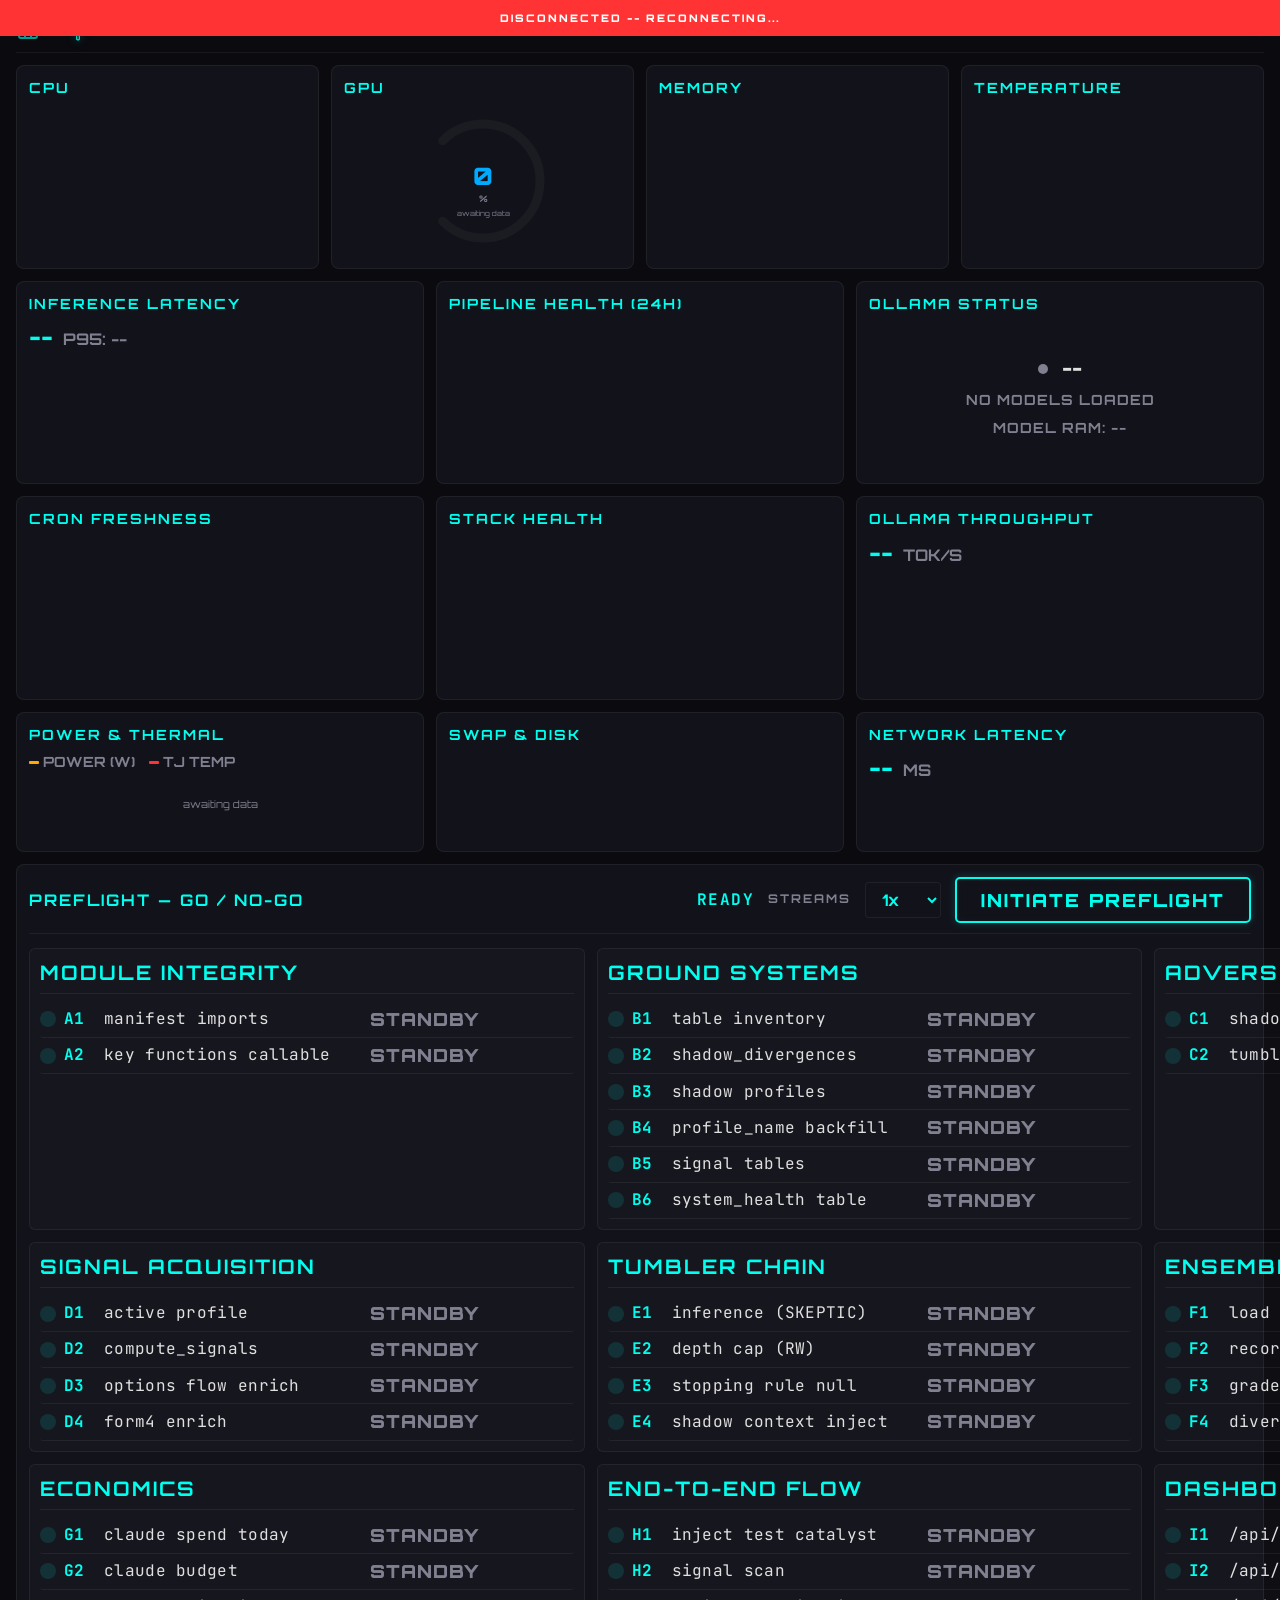
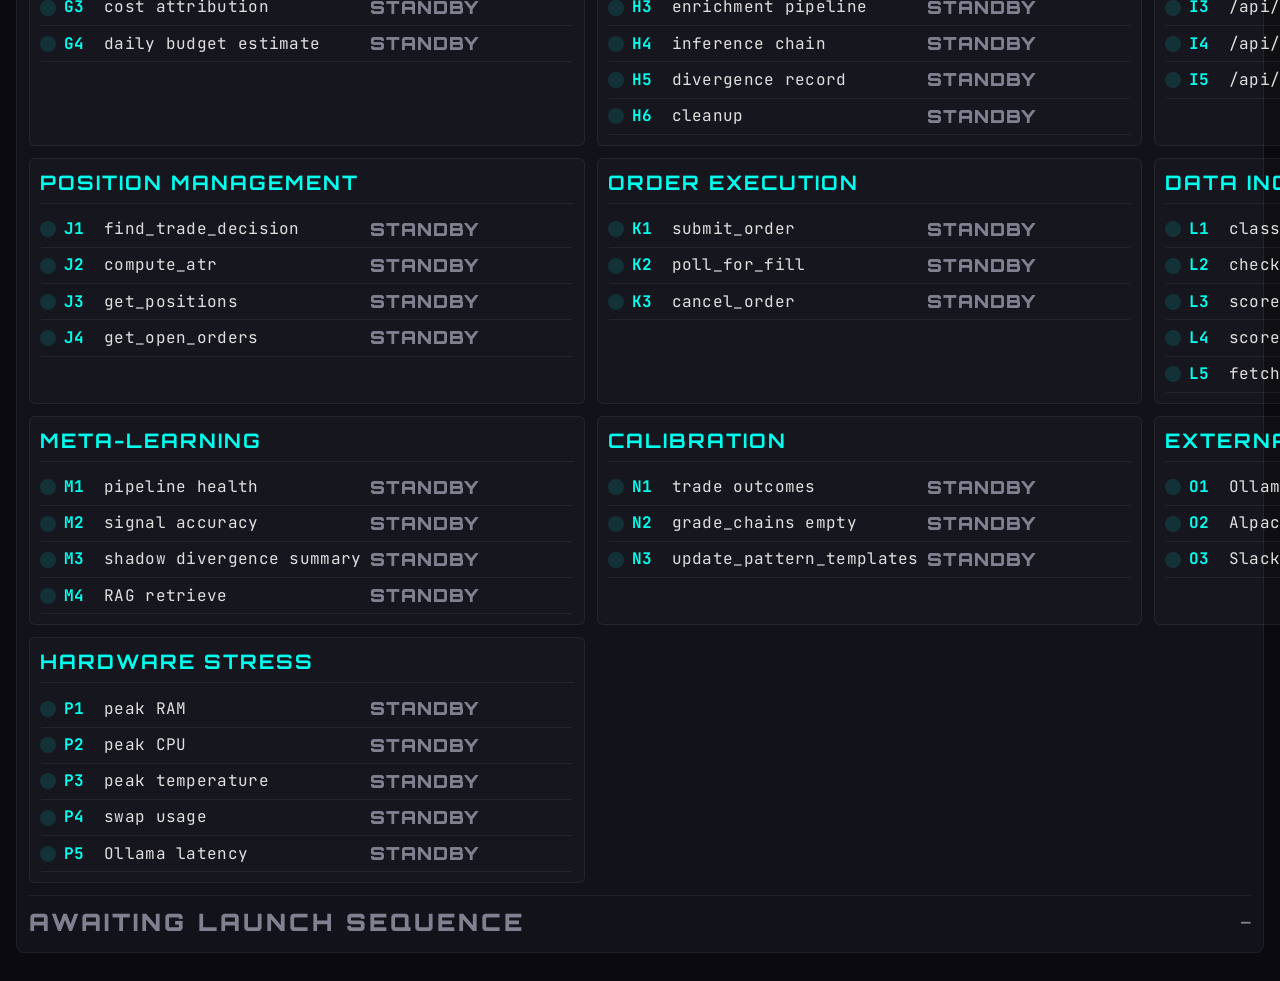
==== commit 6df85044: "fix: remove preflight from main dashboard, add back-to-dash icon on systems console Preflight lives " ====
--- a/systems-console/index.html
+++ b/systems-console/index.html
@@ -848,6 +848,16 @@
   color: var(--text-dim);
   font-family: 'Courier New', monospace;
 }
+.back-to-dash {
+  display: flex;
+  align-items: center;
+  margin-right: 12px;
+  opacity: 0.6;
+  transition: opacity 0.2s;
+}
+.back-to-dash:hover {
+  opacity: 1;
+}
 </style>
 </head>
 <body>
@@ -867,6 +877,12 @@
   <!-- Header -->
   <header class="header">
     <div class="header-left">
+      <a href="/" class="back-to-dash" title="Back to OpenClaw Dashboard">
+        <svg width="24" height="24" viewBox="0 0 24 24" fill="none" stroke="var(--cyan)" stroke-width="2" stroke-linecap="round" stroke-linejoin="round">
+          <path d="M3 9l9-7 9 7v11a2 2 0 0 1-2 2H5a2 2 0 0 1-2-2z"/>
+          <polyline points="9 22 9 12 15 12 15 22"/>
+        </svg>
+      </a>
       <svg class="mjolnir-glow" width="28" height="28" viewBox="0 0 100 100" fill="none">
         <defs>
           <filter id="mjolnir-glow" x="-50%" y="-50%" width="200%" height="200%">
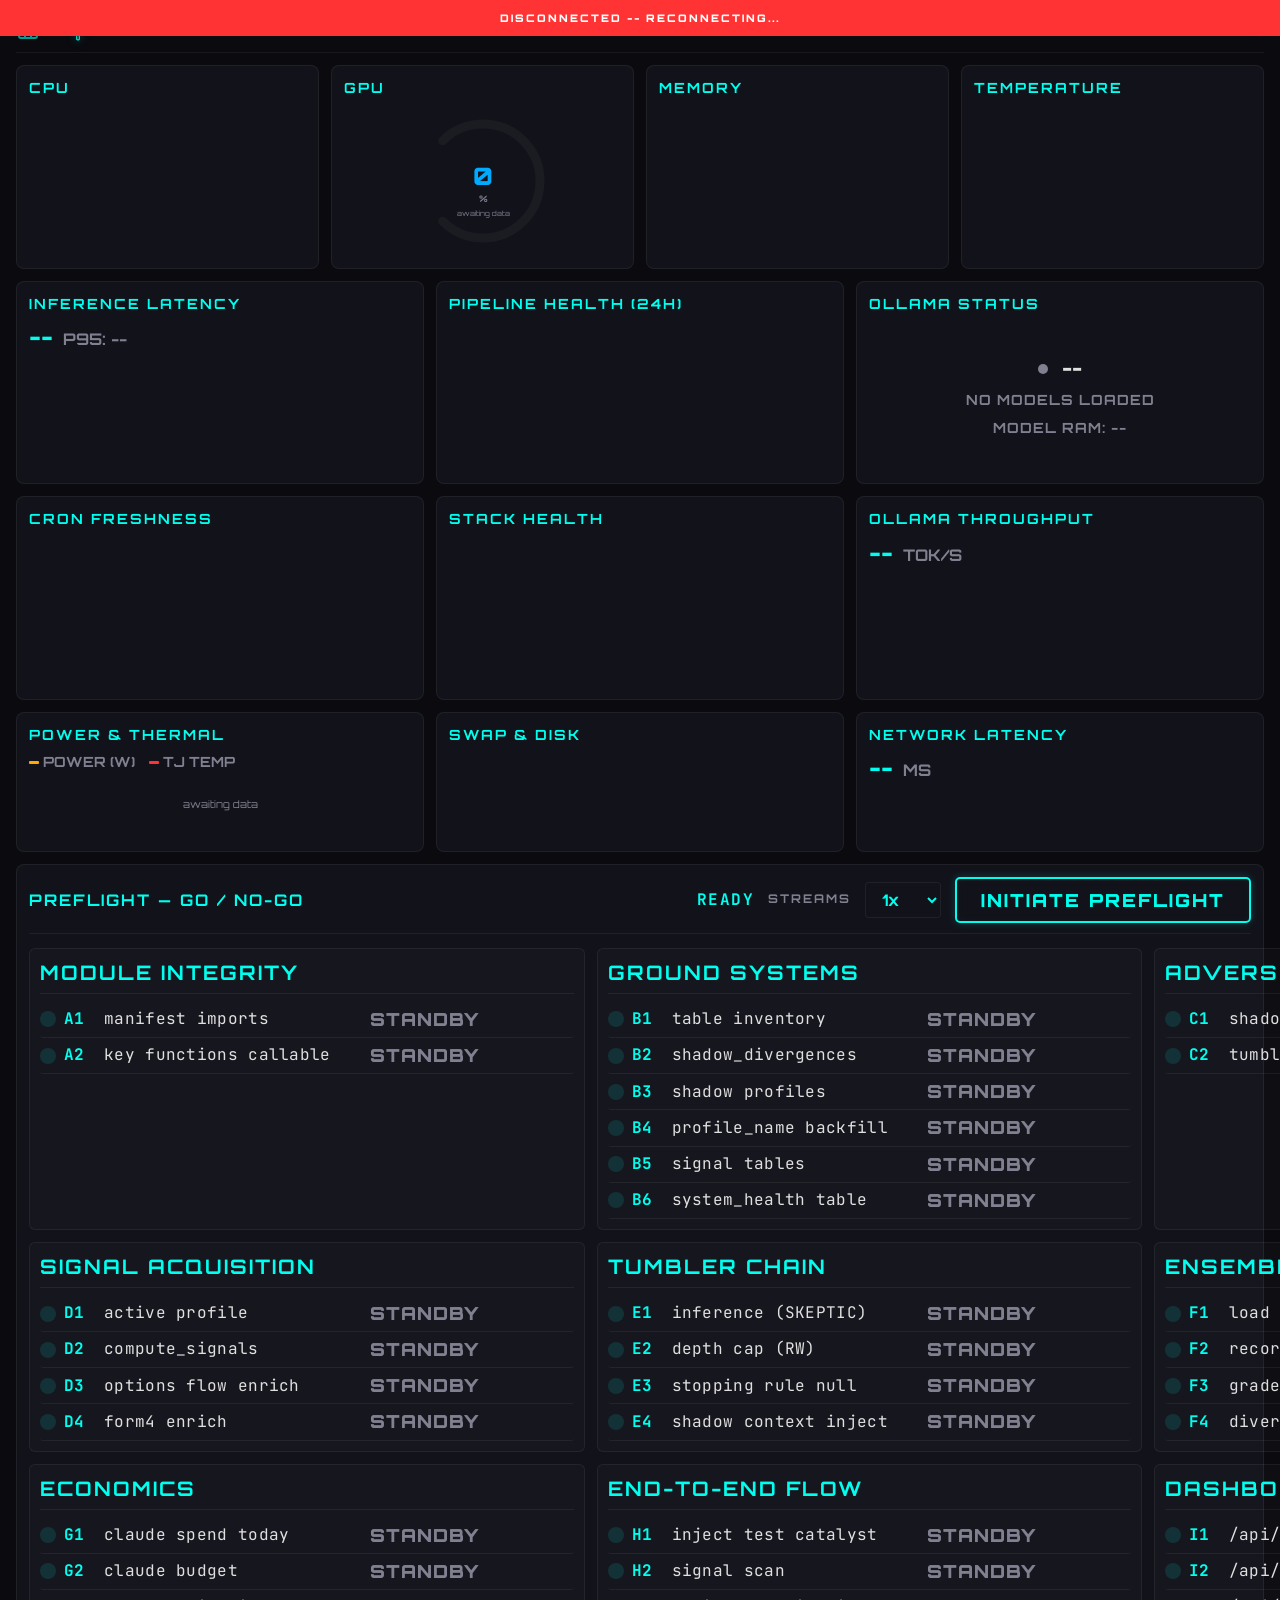
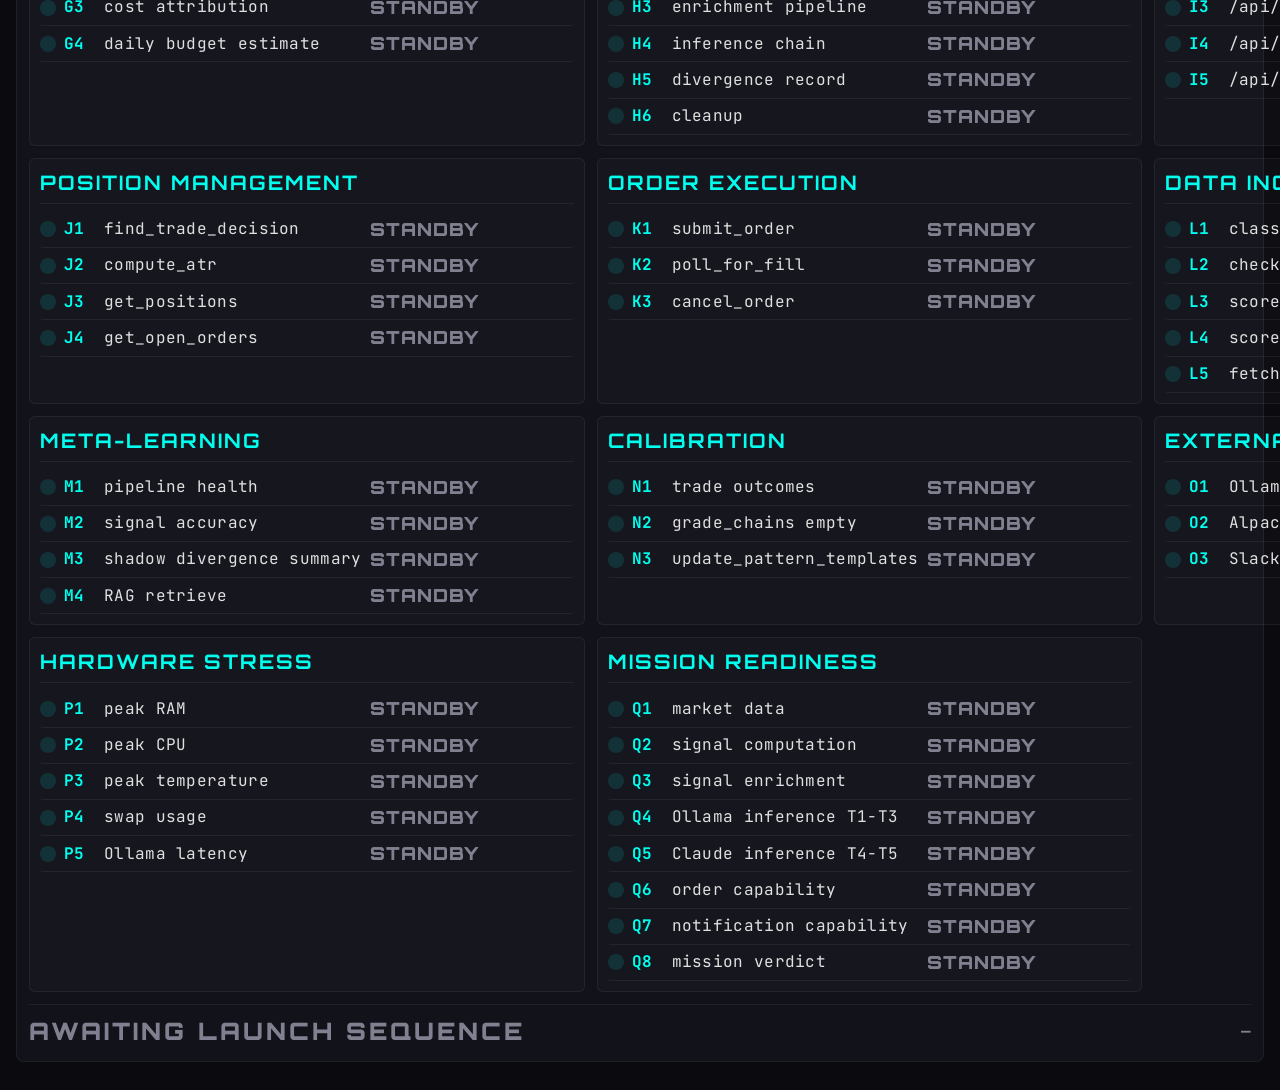
==== commit 172f91be: "feat: add Group Q — Mission Readiness end-to-end preflight check Adds 8 new tests (Q1-Q8, orders 170" ====
--- a/systems-console/index.html
+++ b/systems-console/index.html
@@ -2605,6 +2605,16 @@
       {id: "P3", name: "peak temperature",          order: 1620},
       {id: "P4", name: "swap usage",                order: 1630},
       {id: "P5", name: "Ollama latency",            order: 1640}
+    ]},
+    {name: "MISSION READINESS", tests: [
+      {id: "Q1", name: "market data",               order: 1700},
+      {id: "Q2", name: "signal computation",        order: 1710},
+      {id: "Q3", name: "signal enrichment",         order: 1720},
+      {id: "Q4", name: "Ollama inference T1-T3",    order: 1730},
+      {id: "Q5", name: "Claude inference T4-T5",    order: 1740},
+      {id: "Q6", name: "order capability",          order: 1750},
+      {id: "Q7", name: "notification capability",   order: 1760},
+      {id: "Q8", name: "mission verdict",           order: 1770}
     ]}
   ];
 
